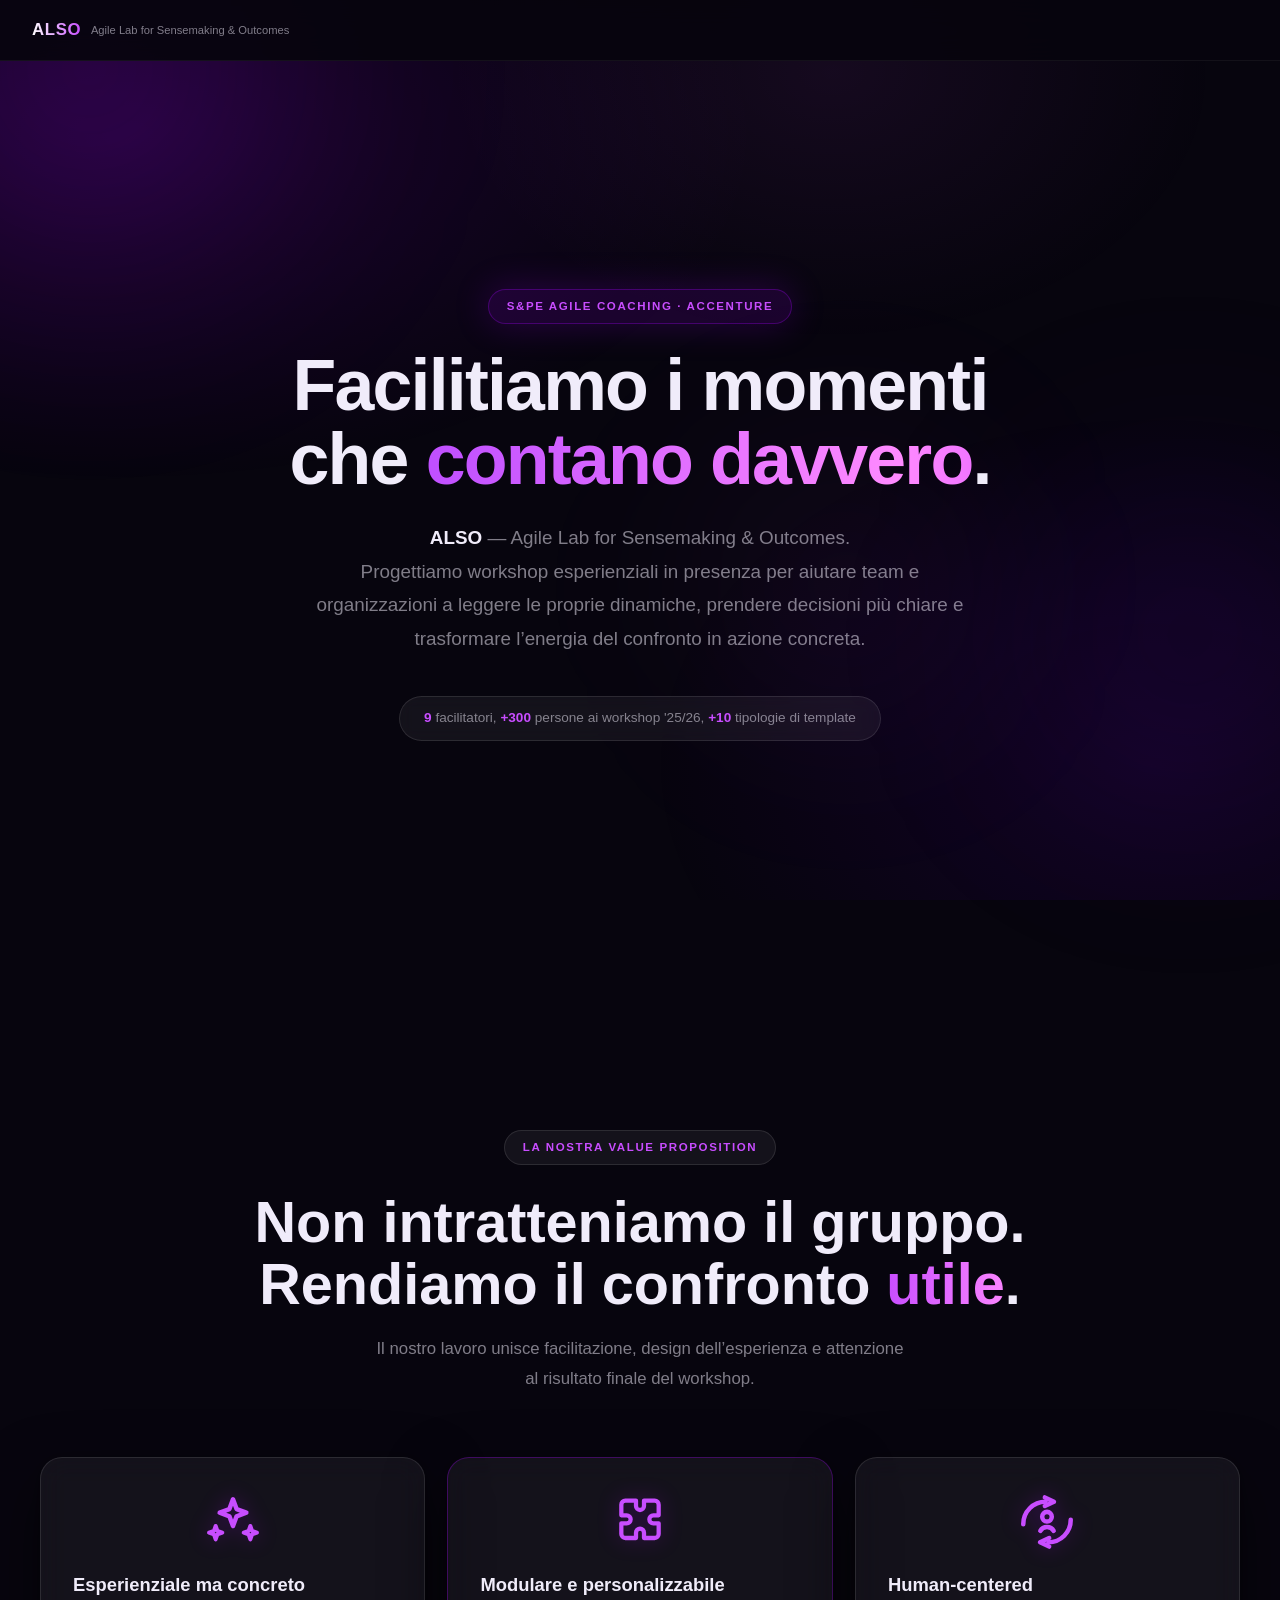
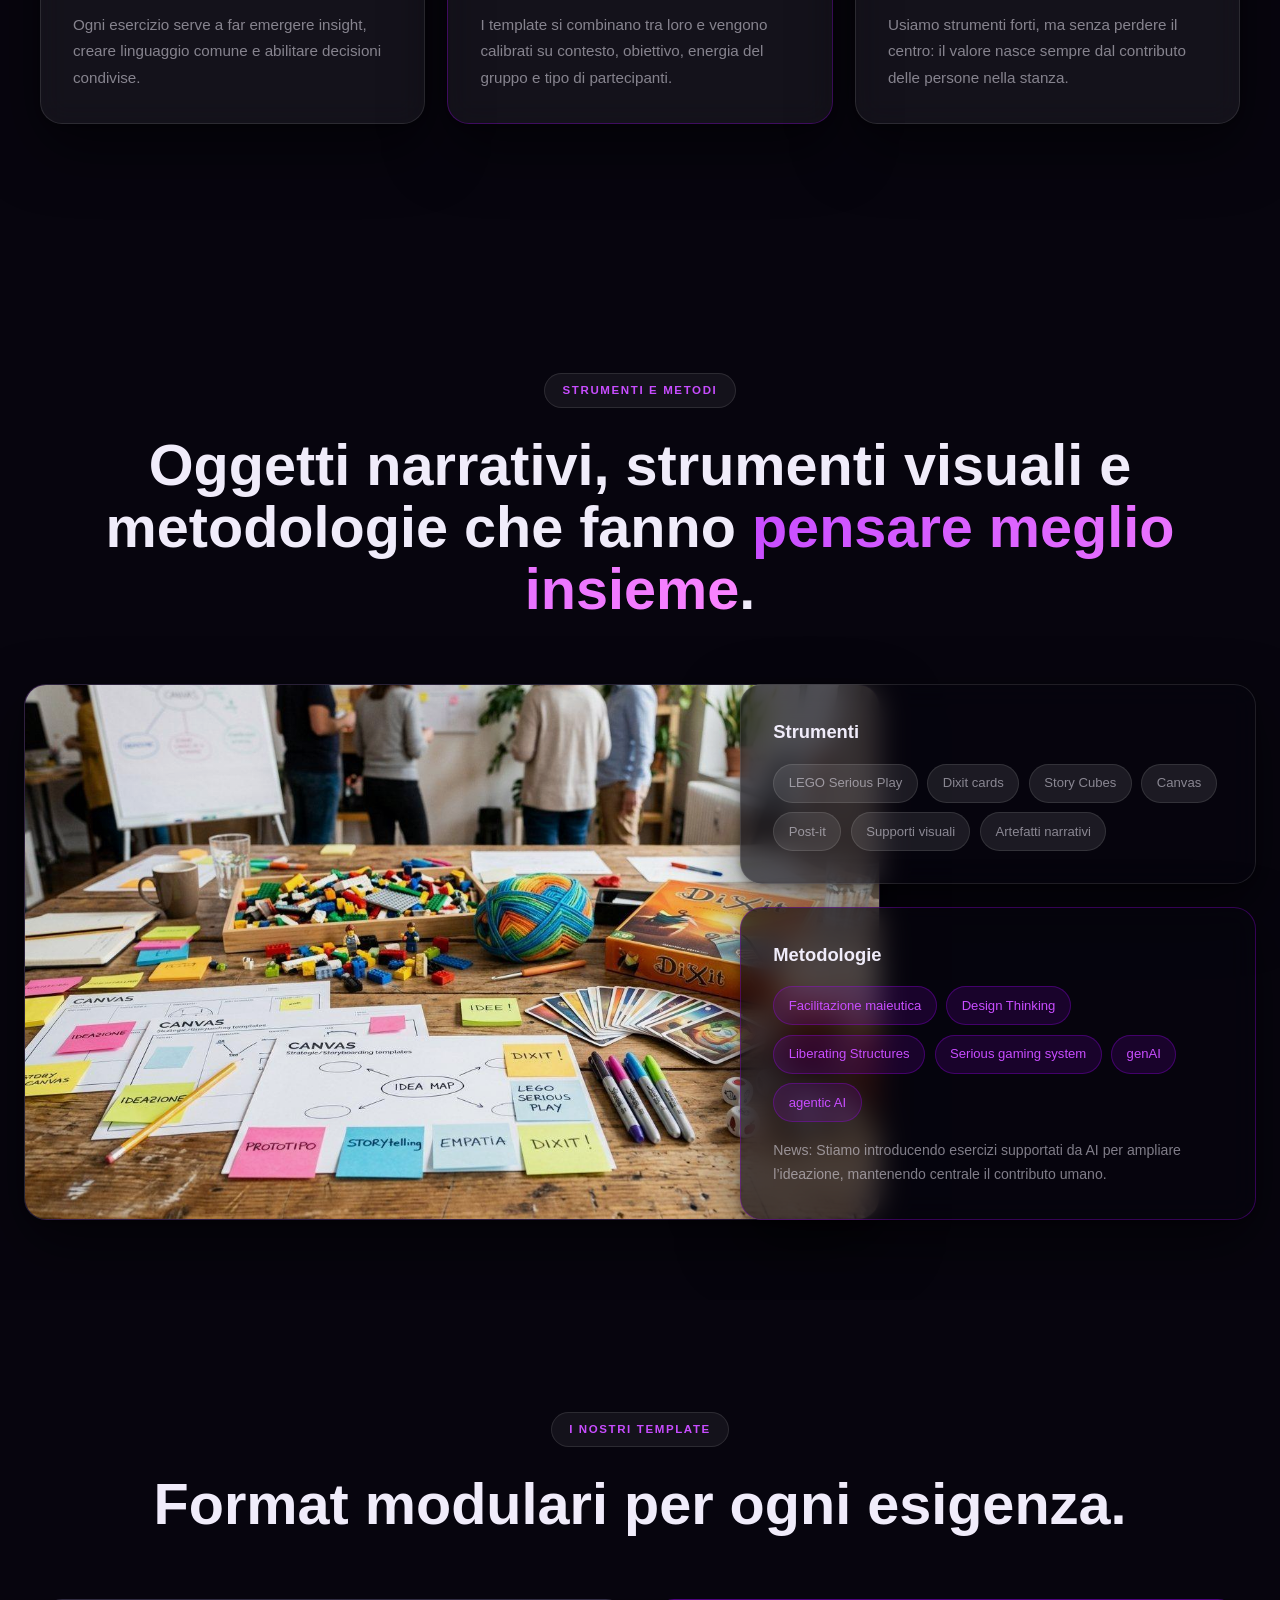
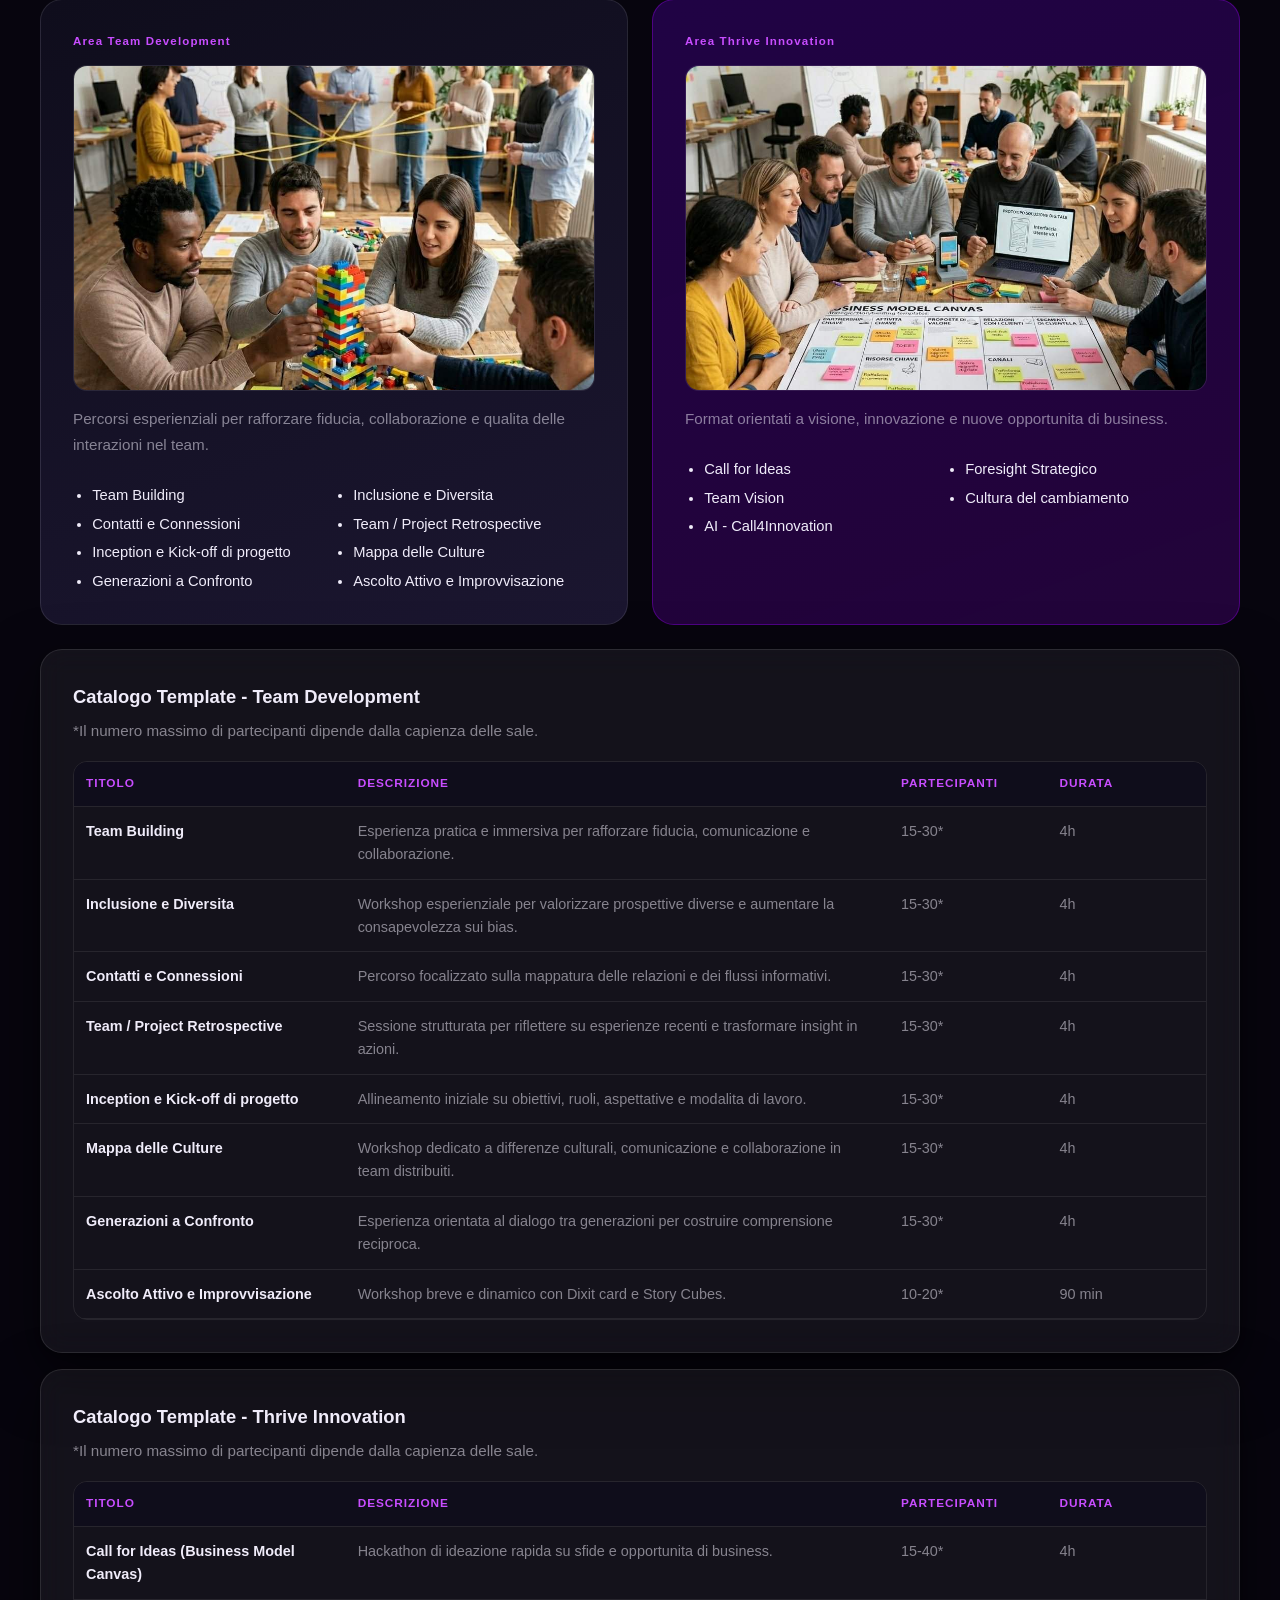
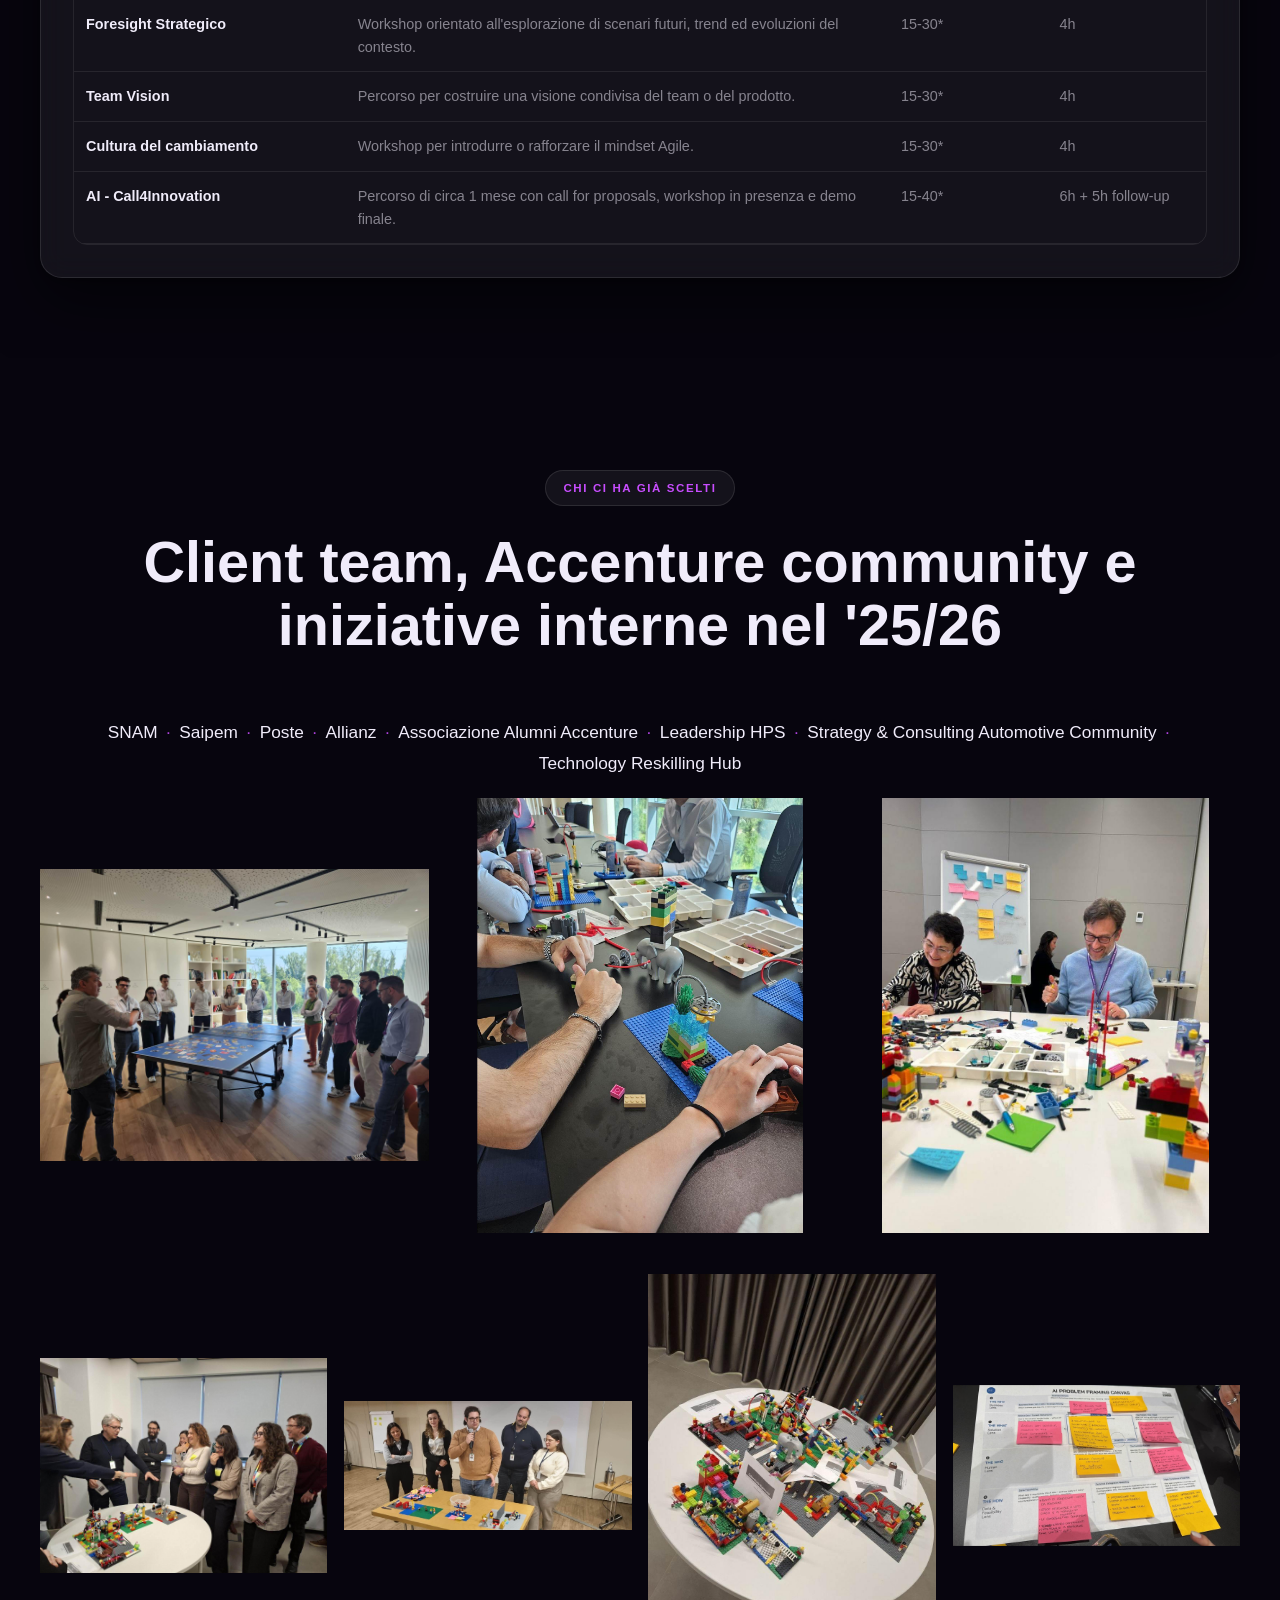
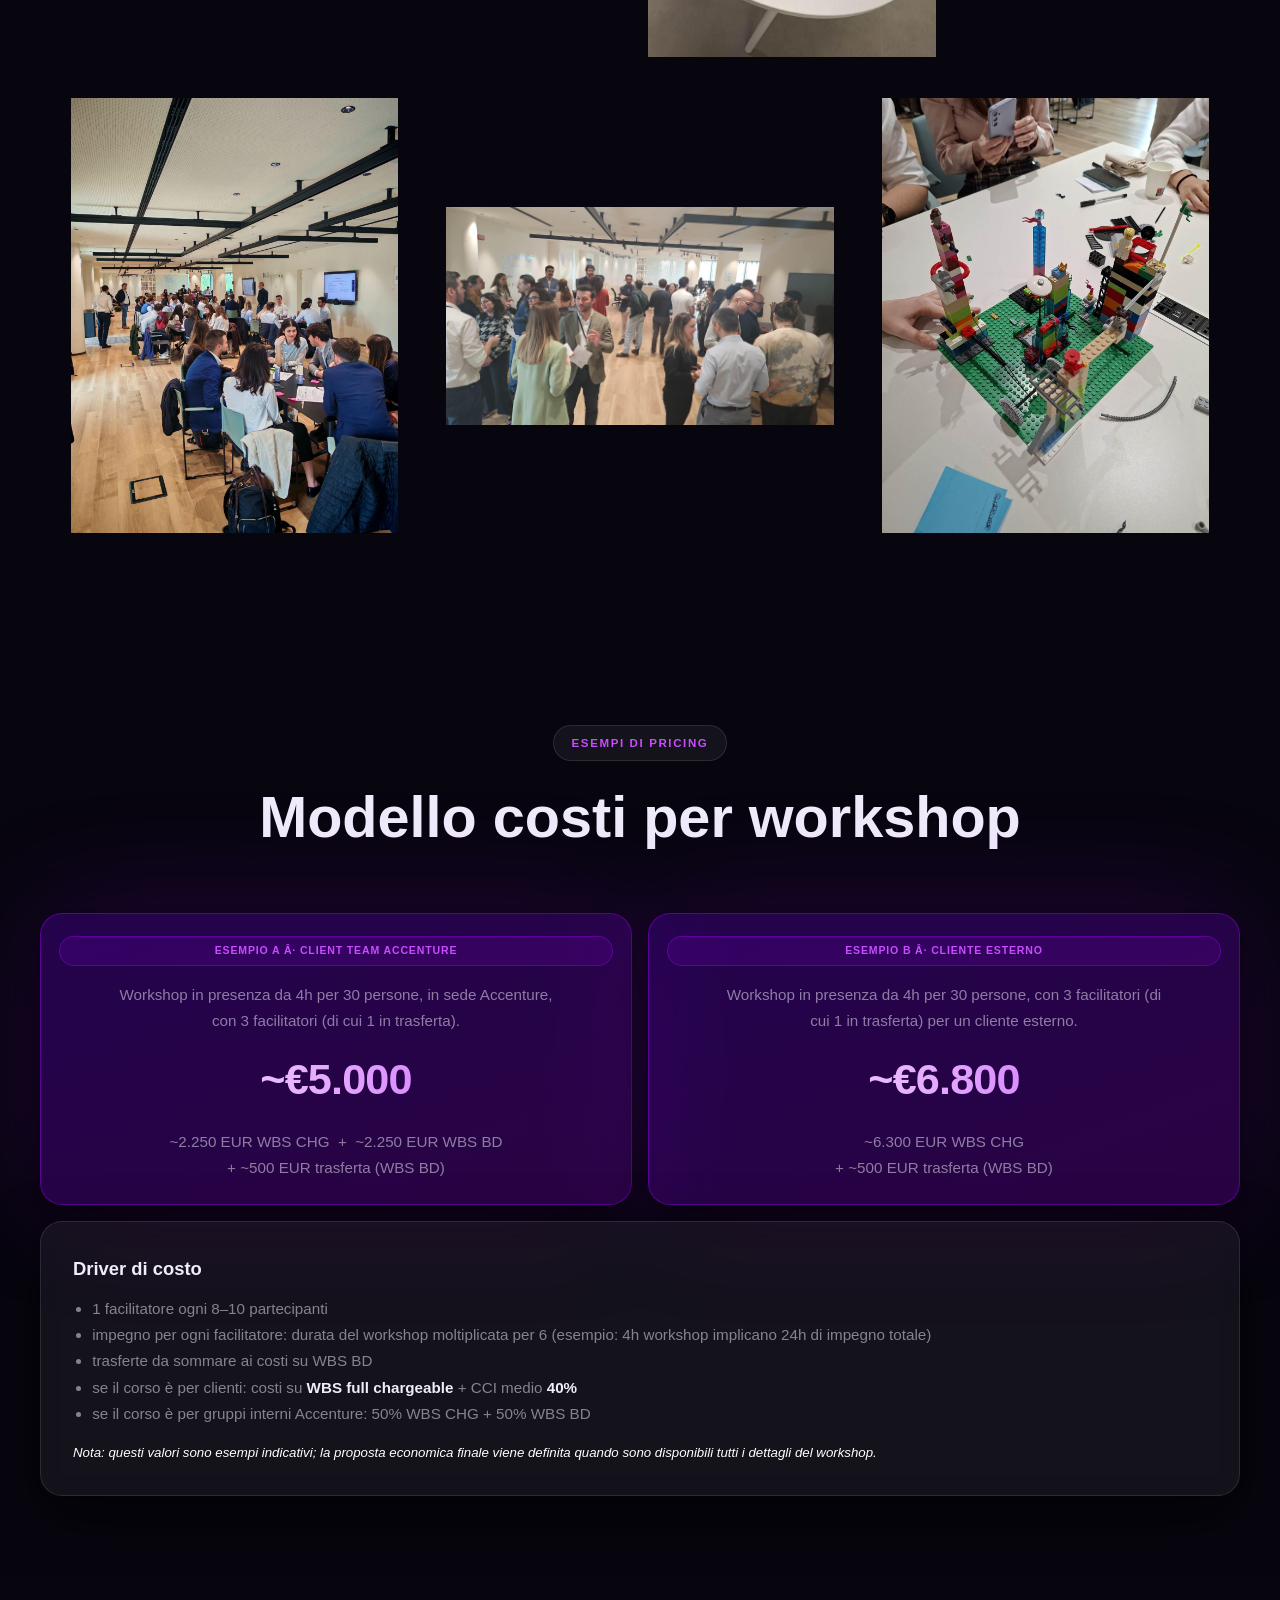
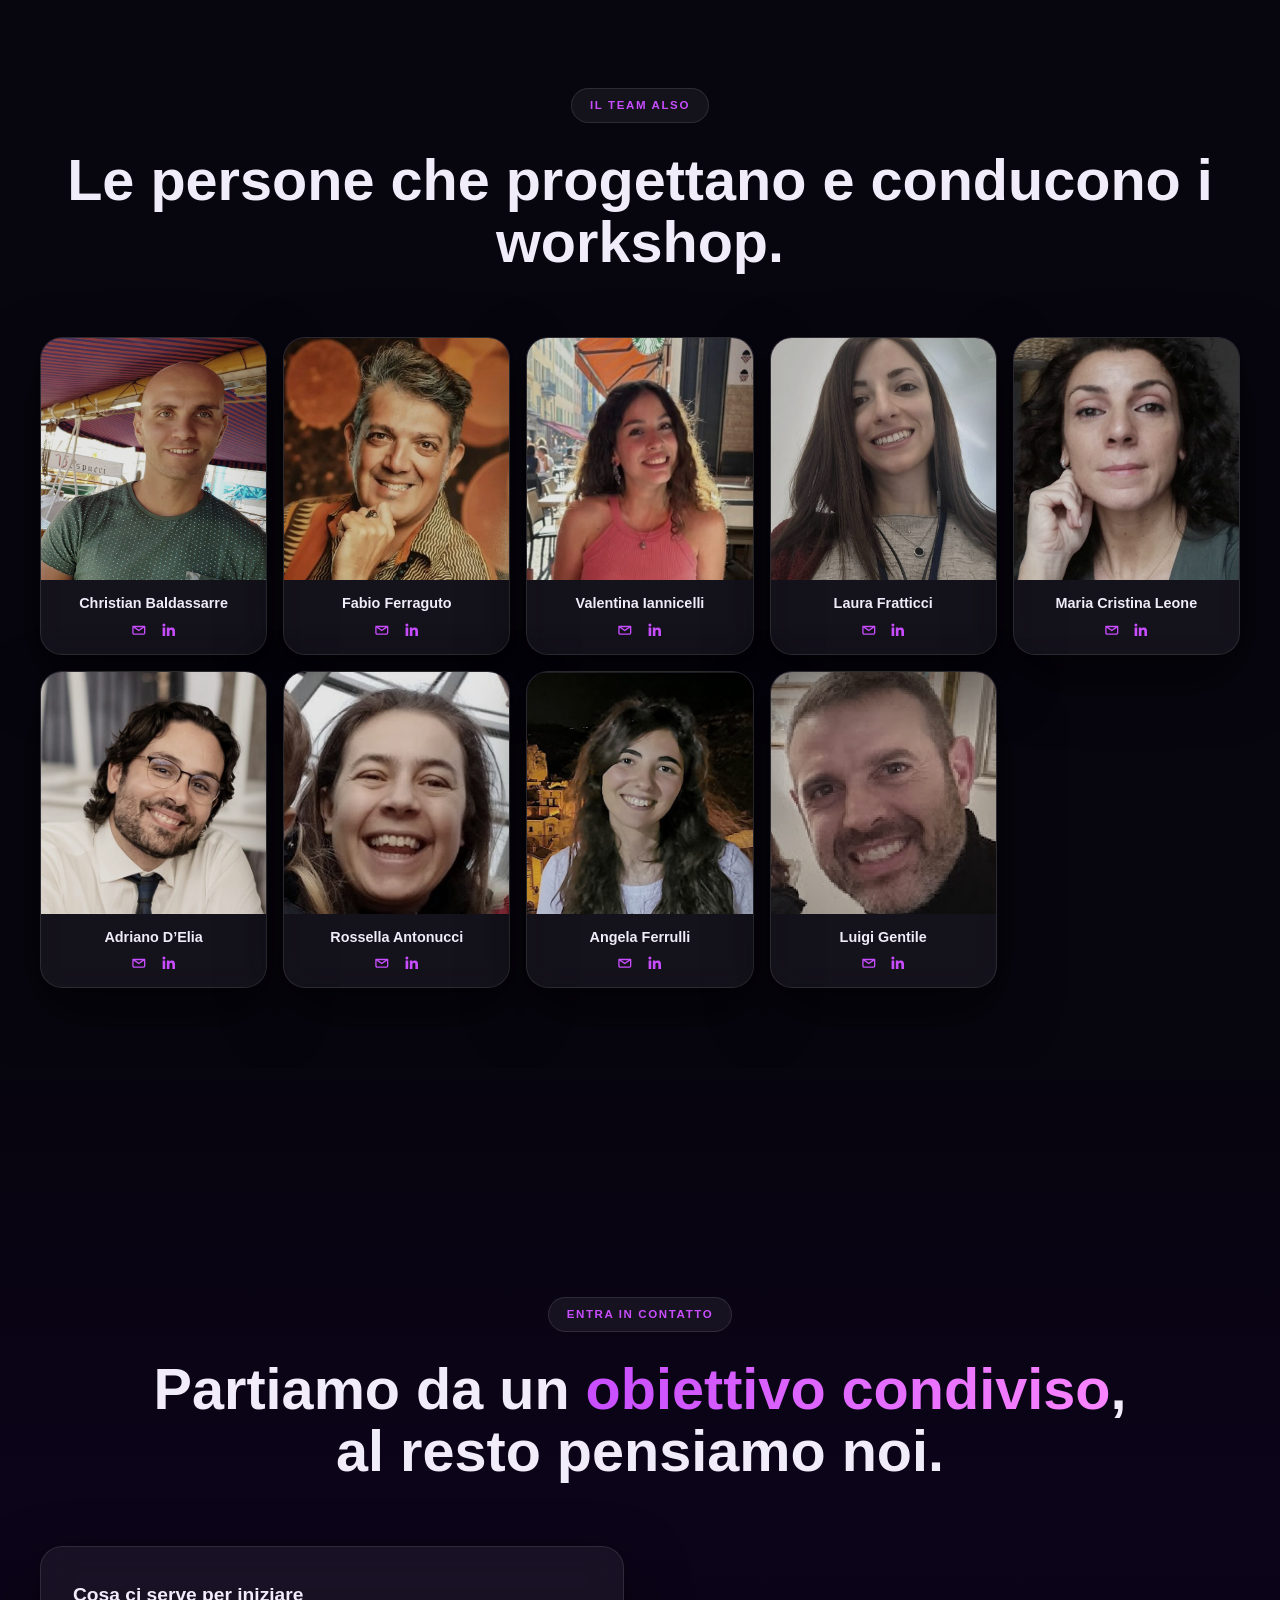
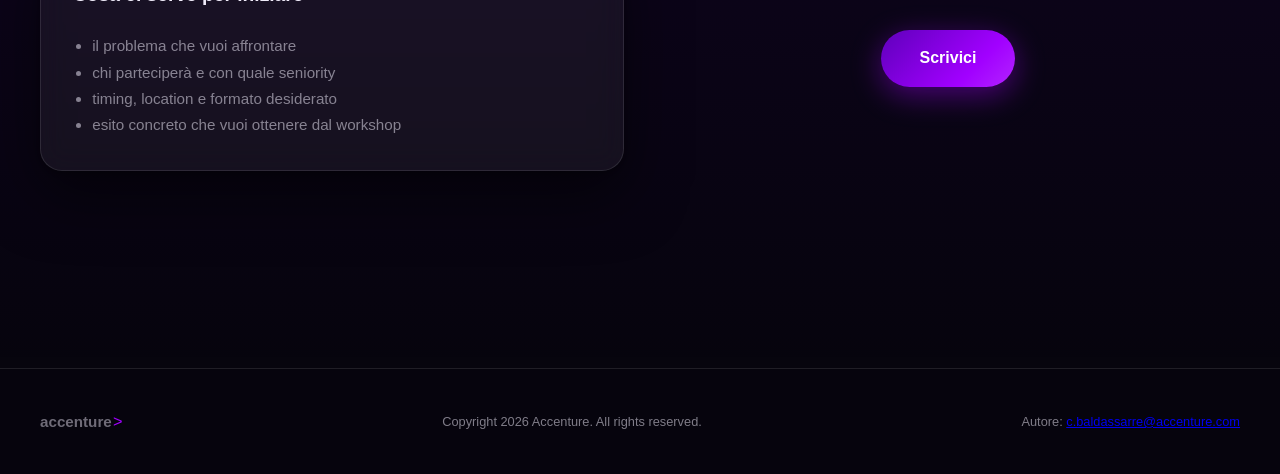
==== indexfull.html @ 7bf475e8 "aggiornamento immagini e contenuti" ====
﻿<!DOCTYPE html>
<html lang="it">
<head>
    <meta charset="UTF-8">
    <meta name="viewport" content="width=device-width, initial-scale=1.0">
    <title>ALSO | Agile Lab for Sensemaking &amp; Outcomes</title>
    <meta name="description" content="ALSO, Agile Lab for Sensemaking &amp; Outcomes, &egrave; il team di facilitazione di S&amp;PE Agile Coaching. Workshop esperienziali in presenza per team e organizzazioni.">
    <style>
/* ============================================================
   ALSO 2026 Ã¢â‚¬â€ Dark Immersive Redesign
   ============================================================ */

:root {
    --bg:              #07050e;
    --glass:           rgba(255, 255, 255, 0.055);
    --glass-mid:       rgba(255, 255, 255, 0.09);
    --glass-high:      rgba(255, 255, 255, 0.14);
    --glass-border:    rgba(255, 255, 255, 0.10);
    --glass-glow:      rgba(161, 0, 255, 0.30);
    --text:            #f0ecfa;
    --text-dim:        rgba(240, 236, 250, 0.52);
    --accent:          #a100ff;
    --accent-hi:       #c84dff;
    --accent-glow:     rgba(161, 0, 255, 0.40);
    --accent-soft:     rgba(161, 0, 255, 0.13);
    --radius-xl:       32px;
    --radius-lg:       22px;
    --radius-md:       14px;
    --max-width:       1200px;
    --shadow-card:     0 24px 60px rgba(0, 0, 0, 0.50), 0 2px 8px rgba(0, 0, 0, 0.30);
    --shadow-glow:     0 0 80px rgba(161, 0, 255, 0.22);
    --ease-out:        cubic-bezier(0.22, 1, 0.36, 1);
    --transition:      220ms cubic-bezier(0.25, 0.46, 0.45, 0.94);
}

*, *::before, *::after {
    box-sizing: border-box;
    margin: 0;
    padding: 0;
}

html { scroll-behavior: smooth; }

body {
    font-family: "Manrope", sans-serif;
    background-color: var(--bg);
    color: var(--text);
    overflow-x: hidden;
    min-height: 100vh;
    line-height: 1.65;
}

body, a, button { -webkit-tap-highlight-color: transparent; }

h1, h2, h3,
.brand-name, .pricing-number, .accenture-word, .accenture-angle,
.template-area-label, .pricing-badge {
    font-family: "Space Grotesk", sans-serif;
}

body::before {
    content: '';
    position: fixed;
    inset: 0;
    z-index: 0;
    pointer-events: none;
    background:
        radial-gradient(ellipse 70% 55% at 10% 15%, rgba(161, 0, 255, 0.14) 0%, transparent 70%),
        radial-gradient(ellipse 60% 60% at 90% 85%, rgba(100, 0, 200, 0.12) 0%, transparent 65%),
        radial-gradient(ellipse 50% 50% at 65% 8%,  rgba(220, 80, 255, 0.07) 0%, transparent 60%);
    animation: bgBreath 18s ease-in-out infinite alternate;
}

@keyframes bgBreath {
    from { opacity: 0.55; }
    to   { opacity: 1.00; }
}

.orb {
    position: fixed;
    border-radius: 50%;
    filter: blur(100px);
    pointer-events: none;
    z-index: 0;
    animation: orbDrift 24s ease-in-out infinite alternate;
}
.orb-1 {
    width: 580px; height: 580px;
    top: -220px; left: -200px;
    background: radial-gradient(circle, rgba(161, 0, 255, 0.20), transparent 70%);
}
.orb-2 {
    width: 440px; height: 440px;
    bottom: 5%; right: -130px;
    background: radial-gradient(circle, rgba(80, 0, 180, 0.16), transparent 70%);
    animation-delay: -9s;
}
.orb-3 {
    width: 360px; height: 360px;
    top: 45%; left: 52%;
    background: radial-gradient(circle, rgba(210, 70, 255, 0.10), transparent 70%);
    animation-delay: -17s;
}
@keyframes orbDrift {
    from { transform: translate(0, 0) scale(1); }
    to   { transform: translate(55px, -75px) scale(1.12); }
}

main { position: relative; z-index: 1; }

.scene {
    min-height: 100svh;
    display: flex;
    align-items: center;
    padding: 7rem 1.5rem 5rem;
    position: relative;
    overflow: hidden;
}

.scene-wrap {
    width: 100%;
    max-width: var(--max-width);
    margin: 0 auto;
}

.scene-hd { text-align: center; margin-bottom: 4rem; }

.tag {
    display: inline-block;
    padding: 0.45rem 1.1rem;
    border-radius: 999px;
    border: 1px solid var(--glass-border);
    background: var(--glass);
    color: var(--accent-hi);
    font-size: 0.72rem;
    font-weight: 700;
    letter-spacing: 0.14em;
    text-transform: uppercase;
    margin-bottom: 1.6rem;
}

.tag--glow {
    border-color: var(--glass-glow);
    background: var(--accent-soft);
    box-shadow: 0 0 36px rgba(161, 0, 255, 0.22);
}

.scene-title {
    font-size: clamp(2rem, 4.5vw, 3.8rem);
    line-height: 1.08;
    font-weight: 700;
    color: var(--text);
    max-width: 100%;
    margin: 0 auto 1.2rem;
}

.scene-title em {
    font-style: normal;
    background: linear-gradient(90deg, var(--accent-hi), #ff8aff, var(--accent-hi));
    background-size: 220% auto;
    -webkit-background-clip: text;
    -webkit-text-fill-color: transparent;
    background-clip: text;
    animation: shimmer 5s linear infinite;
}

@keyframes shimmer { to { background-position: 220% center; } }

.scene-intro {
    color: var(--text-dim);
    font-size: 1.05rem;
    max-width: 58ch;
    margin: 0 auto;
    line-height: 1.75;
}

.hero-scene {
    flex-direction: column;
    justify-content: center;
    text-align: center;
    padding-top: 5.5rem;
}

.hero-wrap {
    position: relative;
    z-index: 1;
    display: flex;
    flex-direction: column;
    align-items: center;
}

.hero-title {
    font-size: clamp(2.1rem, 5.6vw, 5.6rem);
    line-height: 1.02;
    font-weight: 800;
    letter-spacing: -0.025em;
    margin-bottom: 1.6rem;
    color: var(--text);
}

.hero-title em {
    font-style: normal;
    background: linear-gradient(90deg, #bf4fff, #ff8aff, var(--accent), #bf4fff);
    background-size: 260% auto;
    -webkit-background-clip: text;
    -webkit-text-fill-color: transparent;
    background-clip: text;
    animation: shimmer 5.5s linear infinite;
}

.hero-lead {
    font-size: clamp(1rem, 1.9vw, 1.18rem);
    color: var(--text-dim);
    max-width: 62ch;
    margin: 0 auto 2.5rem;
    line-height: 1.78;
}
.hero-lead strong { color: var(--text); font-weight: 700; }

.hero-stat {
    font-size: 0.85rem;
    color: var(--text-dim);
    border: 1px solid var(--glass-border);
    background: var(--glass);
    padding: 0.65rem 1.5rem;
    border-radius: 999px;
    backdrop-filter: blur(8px);
}
.hero-stat strong { color: var(--accent-hi); font-weight: 700; }

.btn {
    display: inline-flex;
    align-items: center;
    justify-content: center;
    gap: 0.5rem;
    min-height: 3rem;
    padding: 0 1.6rem;
    border-radius: 999px;
    text-decoration: none;
    font-family: "Space Grotesk", sans-serif;
    font-weight: 600;
    font-size: 0.9rem;
    transition: transform var(--transition), box-shadow var(--transition), background var(--transition);
    border: 0;
    cursor: pointer;
}

.btn--primary {
    color: white;
    background: linear-gradient(135deg, #5f00bb, var(--accent), var(--accent-hi), var(--accent));
    background-size: 250% auto;
    box-shadow: 0 8px 30px rgba(161, 0, 255, 0.42);
    animation: btnShift 5s linear infinite alternate;
}
@keyframes btnShift {
    from { background-position: 0% center; }
    to   { background-position: 100% center; }
}

.btn--ghost {
    color: var(--text);
    border: 1px solid var(--glass-border);
    background: var(--glass);
    backdrop-filter: blur(10px);
}

.btn--large { min-height: 3.6rem; padding: 0 2.4rem; font-size: 1rem; }

.card {
    border-radius: var(--radius-lg);
    padding: 2rem;
    transition: transform var(--transition), box-shadow var(--transition), border-color var(--transition);
}

.card--glass {
    background: var(--glass);
    border: 1px solid var(--glass-border);
    backdrop-filter: blur(14px);
    -webkit-backdrop-filter: blur(14px);
    box-shadow: var(--shadow-card);
}

.card--accent-border { border-color: var(--glass-glow); }

.card h3 { font-size: 1.15rem; font-weight: 700; margin-bottom: 0.75rem; color: var(--text); }
.card p, .card li { color: var(--text-dim); font-size: 0.95rem; line-height: 1.72; }
.card ul { padding-left: 1.2rem; margin-top: 0.75rem; }

.card-icon {
    width: 4rem;
    height: 4rem;
    margin: 0 auto 1rem;
    display: flex;
    align-items: center;
    justify-content: center;
    color: var(--accent-hi);
    filter: drop-shadow(0 0 10px rgba(161, 0, 255, 0.28));
}

.card-icon svg {
    width: 100%;
    height: 100%;
    display: block;
}

.card-note { margin-top: 1rem; font-size: 0.88rem !important; }

.value-grid {
    display: grid;
    grid-template-columns: repeat(3, 1fr);
    gap: 1.4rem;
}

.facilitator-grid {
    display: grid;
    grid-template-columns: repeat(5, 1fr);
    gap: 1rem;
}

.card--profile {
    background: var(--glass);
    border: 1px solid var(--glass-border);
    backdrop-filter: blur(14px);
    -webkit-backdrop-filter: blur(14px);
    box-shadow: var(--shadow-card);
    padding: 0;
    overflow: hidden;
    border-radius: var(--radius-lg);
    transition: transform 300ms var(--ease-out), box-shadow 300ms var(--ease-out), border-color 300ms var(--ease-out);
}

.profile-pic {
    aspect-ratio: 4 / 4.3;
    overflow: hidden;
    background: linear-gradient(160deg, rgba(161, 0, 255, 0.18), rgba(7, 5, 14, 0.85));
}
.profile-pic img {
    display: block;
    width: 100%;
    height: 100%;
    object-fit: cover;
    filter: saturate(0.75) brightness(0.9);
    transition: transform 400ms ease, filter 400ms ease;
}

.card--profile h3 { font-size: 0.9rem; margin: 0.75rem 0 0.2rem; color: var(--text); padding: 0 0.85rem; text-align: center; }

.profile-links {
    display: flex;
    align-items: center;
    justify-content: center;
    gap: 0.55rem;
    padding: 0 0.85rem 0.85rem;
}

.profile-link {
    display: inline-flex;
    align-items: center;
    justify-content: center;
    padding: 0.1rem;
    color: var(--accent-hi);
    text-decoration: none;
    transition: transform var(--transition), color var(--transition), opacity var(--transition);
}

.profile-link svg {
    width: 1.1rem;
    height: 1.1rem;
    display: block;
}

.profile-link:focus-visible {
    color: #ffffff;
    opacity: 1;
    outline: 2px solid rgba(255, 255, 255, 0.4);
    outline-offset: 2px;
}

.methods-grid {
    display: grid;
    grid-template-columns: 1.35fr 1fr;
    gap: 1.25rem;
    align-items: stretch;
}

.methods-wrap {
    max-width: min(1400px, 100%);
}

.methods-visual {
    aspect-ratio: 16 / 10;
    overflow: hidden;
    border-radius: var(--radius-lg);
    border: 1px solid var(--glass-border);
    background: linear-gradient(160deg, rgba(161, 0, 255, 0.16), #0d0a1a);
    box-shadow: var(--shadow-card);
}
.methods-visual img {
    display: block;
    width: 100%;
    height: 100%;
    object-fit: cover;
    object-position: center;
    opacity: 0.96;
}

.methods-panels {
    display: flex;
    flex-direction: column;
    gap: 1.4rem;
}

.methods-panels .card--glass {
    background: rgba(7, 5, 14, 0.68);
}

.tag-cloud { display: flex; flex-wrap: wrap; gap: 0.6rem; margin-top: 1rem; }

.chip {
    padding: 0.48rem 0.9rem;
    border-radius: 999px;
    font-size: 0.82rem;
    font-weight: 500;
    background: var(--glass-mid);
    border: 1px solid var(--glass-border);
    color: var(--text-dim);
    transition: background var(--transition), color var(--transition);
}

.chip--accent {
    background: var(--accent-soft);
    border-color: var(--glass-glow);
    color: var(--accent-hi);
}

.template-grid { display: grid; grid-template-columns: 1fr 1fr; gap: 1.5rem; }

.card--template {
    display: flex;
    flex-direction: column;
    gap: 0.9rem;
    border: 1px solid var(--glass-border);
    transition: transform 280ms var(--ease-out), box-shadow 280ms var(--ease-out);
}

.card--dark { background: linear-gradient(160deg, #0f0d1c, #1b1630); }
.card--purple {
    background: linear-gradient(160deg, rgba(80, 0, 170, 0.35), rgba(161, 0, 255, 0.18));
    border-color: rgba(161, 0, 255, 0.35);
}

.template-area-label {
    font-size: 0.72rem;
    font-weight: 700;
    letter-spacing: 0.1em;
    text-transform: none;
    color: var(--accent-hi);
}

.template-illo {
    aspect-ratio: 16 / 10;
    overflow: hidden;
    border-radius: var(--radius-md);
    background: rgba(255, 255, 255, 0.04);
    border: 1px solid rgba(255, 255, 255, 0.06);
}
.template-illo img { width: 100%; height: 100%; object-fit: cover; object-position: center 32%; opacity: 1; transition: transform 400ms ease; }

.template-summary-lead {
    font-size: 0.95rem;
    line-height: 1.72;
    color: var(--text-dim);
    margin: 0;
}

.template-summary-list {
    margin: 0;
    padding-left: 1.2rem;
    display: grid;
    grid-template-columns: 1fr 1fr;
    column-gap: 1.2rem;
    row-gap: 0.35rem;
}

.template-summary-list li {
    color: var(--text);
    font-size: 0.92rem;
    line-height: 1.55;
}

.template-catalog {
    display: grid;
    gap: 1rem;
    margin-top: 1.5rem;
}

.template-catalog-area h3 {
    margin: 0 0 0.55rem;
}

.template-modal__meta {
    margin: -0.2rem 0 1rem;
    color: var(--text-dim);
    font-size: 0.84rem;
}

.template-modal__table-wrap {
    overflow: auto;
    border: 1px solid rgba(255, 255, 255, 0.08);
    border-radius: var(--radius-md);
}

.template-modal__table {
    width: 100%;
    border-collapse: collapse;
    min-width: 760px;
}

.template-modal__table th,
.template-modal__table td {
    text-align: left;
    padding: 0.8rem 0.75rem;
    border-bottom: 1px solid rgba(255, 255, 255, 0.08);
    vertical-align: top;
    font-size: 0.9rem;
    line-height: 1.6;
}

.template-modal__table th {
    position: sticky;
    top: 0;
    z-index: 1;
    background: rgba(15, 13, 28, 0.95);
    color: var(--accent-hi);
    font-size: 0.74rem;
    letter-spacing: 0.08em;
    text-transform: uppercase;
}

.template-modal__table td {
    color: var(--text-dim);
}

.template-modal__table td:first-child {
    color: var(--text);
    font-weight: 600;
    width: 24%;
}

.template-modal__table td:nth-child(2) {
    width: 48%;
}

.template-modal__table td:nth-child(3),
.template-modal__table td:nth-child(4) {
    white-space: nowrap;
    width: 14%;
}

.template-modal__table--ai {
    min-width: 1300px;
}

.template-modal__table--ai td:first-child {
    width: 16%;
}

.template-modal__table--ai td:nth-child(2) {
    width: 14%;
}

.template-modal__table--ai td:nth-child(3) {
    width: 22%;
    white-space: normal;
}

.template-modal__table--ai td:nth-child(4),
.template-modal__table--ai td:nth-child(5),
.template-modal__table--ai td:nth-child(6),
.template-modal__table--ai td:nth-child(7),
.template-modal__table--ai td:nth-child(8) {
    width: 12%;
    white-space: normal;
}

.client-mosaic {
    display: grid;
    grid-template-columns: repeat(4, 1fr);
    gap: 1rem;
}

.client-card {
    display: flex;
    flex-direction: column;
    text-align: left;
    gap: 0.5rem;
    padding: 1.5rem;
    border-radius: var(--radius-lg);
    border: 1px solid var(--glass-border);
    background: var(--glass);
    backdrop-filter: blur(10px);
    overflow: hidden;
    transition: border-color var(--transition), box-shadow var(--transition);
}

.client-card strong { font-family: "Space Grotesk", sans-serif; font-size: 1.1rem; font-weight: 700; color: var(--text); }
.client-card span { font-size: 0.79rem; color: var(--text-dim); line-height: 1.55; }
.client-card--no-media {
    border-color: rgba(255, 255, 255, 0.14);
    background:
        linear-gradient(155deg, rgba(255, 255, 255, 0.05) 0%, rgba(7, 5, 14, 0.82) 76%),
        radial-gradient(120% 120% at 100% 100%, rgba(255, 255, 255, 0.08) 0%, rgba(255, 255, 255, 0.03) 34%, rgba(255, 255, 255, 0) 70%),
        var(--glass);
}

.client-clients-line {
    display: flex;
    flex-wrap: wrap;
    justify-content: center;
    align-items: center;
    gap: 0.38rem;
    margin: 0 0 1.35rem;
    font-family: "Space Grotesk", sans-serif;
    font-size: clamp(0.92rem, 1.4vw, 1.08rem);
    line-height: 1.45;
    color: var(--text);
}

.client-clients-line .sep {
    color: var(--accent-hi);
    opacity: 0.85;
    margin: 0 0.15rem;
}

.client-photos {
    display: grid;
    grid-template-columns: repeat(12, minmax(0, 1fr));
    gap: 0.95rem 1.05rem;
    align-items: stretch;
}

.client-photos img {
    width: 100%;
    height: clamp(420px, 34vw, 700px);
    object-fit: contain;
    display: block;
}

.client-photos img:nth-child(-n+3) {
    grid-column: span 4;
}

.client-photos img:nth-child(n+4):nth-child(-n+7) {
    grid-column: span 3;
}

.client-photos img:nth-child(n+8) {
    grid-column: span 4;
}
.card--pricing-main {
    background: linear-gradient(160deg, rgba(80, 0, 170, 0.40), rgba(161, 0, 255, 0.22));
    border: 1px solid rgba(161, 0, 255, 0.42);
    text-align: center;
    padding: 1.4rem 1.1rem;
    box-shadow: var(--shadow-card), 0 0 120px rgba(161, 0, 255, 0.22);
}

.pricing-grid { display: grid; grid-template-columns: repeat(2, minmax(0, 1fr)); gap: 1rem; align-items: stretch; }

.card--pricing-example {
    min-height: 100%;
    display: flex;
    flex-direction: column;
    gap: 0.65rem;
}

.card--pricing-rules {
    grid-column: 1 / -1;
}

.card--pricing-rules strong {
    color: var(--text);
}

.pricing-badge {
    display: inline-block;
    padding: 0.32rem 0.72rem;
    border-radius: 999px;
    border: 1px solid rgba(161, 0, 255, 0.40);
    background: var(--accent-soft);
    color: var(--accent-hi);
    font-size: 0.66rem;
    font-weight: 700;
    letter-spacing: 0.08em;
    text-transform: uppercase;
    margin-bottom: 0.35rem;
}

.pricing-number {
    font-size: clamp(2.05rem, 3.4vw, 2.7rem);
    font-weight: 700;
    letter-spacing: -0.02em;
    margin-bottom: 0.2rem;
    background: linear-gradient(90deg, #ffffff, var(--accent-hi));
    -webkit-background-clip: text;
    -webkit-text-fill-color: transparent;
    background-clip: text;
}

.pricing-desc { color: rgba(240, 236, 250, 0.68); font-size: 0.86rem; line-height: 1.45; max-width: 54ch; margin: 0 auto; }
.pricing-breakdown { font-size: 0.74rem; line-height: 1.4; color: rgba(240, 236, 250, 0.42); }
.card--pricing-rules .pricing-note {
    margin-top: 1rem;
    color: #ffffff !important;
    font-style: italic;
    font-size: 0.83rem;
    line-height: 1.5;
}

.contact-scene {
    background: linear-gradient(180deg, transparent 0%, rgba(80, 0, 170, 0.08) 50%, transparent 100%);
}

.contact-grid { display: grid; grid-template-columns: 1fr 1fr; gap: 2rem; align-items: center; }
.contact-needs h3 { font-size: 1.2rem; margin-bottom: 1.4rem; }
.contact-cta { display: flex; flex-direction: column; align-items: center; gap: 2rem; }
.contact-actions { display: flex; flex-direction: column; align-items: center; gap: 1rem; }

.site-footer {
    position: relative;
    z-index: 1;
    border-top: 1px solid var(--glass-border);
    background: rgba(7, 5, 14, 0.65);
    backdrop-filter: blur(20px);
    padding: 2.5rem 1.5rem;
}

.footer-inner {
    max-width: var(--max-width);
    margin: 0 auto;
    display: flex;
    align-items: center;
    justify-content: space-between;
    gap: 1rem;
    flex-wrap: wrap;
}

.footer-brand {
    display: inline-flex;
    align-items: center;
    gap: 0.08rem;
}

.accenture-word {
    font-size: 0.95rem;
    font-weight: 700;
    color: rgba(240, 236, 250, 0.45);
}

.accenture-angle {
    font-size: 1.02rem;
    line-height: 0.82;
    color: var(--accent);
}

.footer-copy { font-size: 0.8rem; color: var(--text-dim); }

/* Flat / no JS helpers */
.reveal,
.reveal-item {
    opacity: 1 !important;
    transform: none !important;
}

details.flat-details {
    border: 1px solid var(--glass-border);
    border-radius: var(--radius-md);
    background: var(--glass);
    margin-top: 1rem;
    padding: 0.8rem;
}

details.flat-details > summary {
    cursor: pointer;
    color: var(--text);
    font-weight: 700;
    list-style: none;
}

details.flat-details > summary::-webkit-details-marker {
    display: none;
}

details.flat-details > summary::before {
    content: "+";
    display: inline-block;
    width: 1.1rem;
    color: var(--accent-hi);
    font-weight: 700;
}

details.flat-details[open] > summary::before {
    content: "-";
}

details.flat-details .flat-body {
    margin-top: 0.8rem;
}

@media (max-width: 1100px) {
    .methods-grid { grid-template-columns: 1fr; }
    .client-mosaic { grid-template-columns: repeat(3, 1fr); }
    .client-photos { grid-template-columns: repeat(2, minmax(0, 1fr)); }
    .client-photos img { height: clamp(360px, 50vw, 620px); }
    .client-photos img:nth-child(n) { grid-column: auto; }
}

@media (max-width: 880px) {
    .value-grid { grid-template-columns: 1fr; }
    .template-grid { grid-template-columns: 1fr; }
    .pricing-grid { grid-template-columns: 1fr; }
    .contact-grid { grid-template-columns: 1fr; }
    .client-mosaic { grid-template-columns: repeat(2, 1fr); }
    .client-photos { grid-template-columns: 1fr; }
    .client-photos img { height: clamp(320px, 78vw, 580px); }
    .client-photos img:nth-child(n) { grid-column: auto; }
    .facilitator-grid { grid-template-columns: repeat(2, 1fr); }
}

@media (max-width: 640px) {
    .facilitator-grid { grid-template-columns: 1fr; }
    .template-summary-list { grid-template-columns: 1fr; }
    .scene { padding: 5rem 1rem 3.5rem; min-height: auto; }
    .hero-title { font-size: clamp(1.9rem, 9vw, 3rem); }
    .client-mosaic { grid-template-columns: 1fr; }
    .client-photos img { height: clamp(280px, 86vw, 560px); }
}

@media (prefers-reduced-motion: reduce) {
    html { scroll-behavior: auto; }
    body::before, .orb { animation: none; }
}

/* ================================================================
   TOPBAR (for indexfull.html)
   ================================================================ */

.topbar {
    position: sticky;
    top: 0;
    left: 0;
    z-index: 100;
    width: 100%;
    display: flex;
    align-items: flex-start;
    gap: 1rem;
    padding: 1rem 2rem;
    background: rgba(7, 5, 14, 0.92);
    backdrop-filter: blur(20px);
    -webkit-backdrop-filter: blur(20px);
    border-bottom: 1px solid rgba(255, 255, 255, 0.05);
    pointer-events: auto;
}

.brand-stack {
    display: flex;
    flex-direction: column;
    align-items: flex-start;
    gap: 0.35rem;
    pointer-events: auto;
}

.brand {
    display: inline-flex;
    align-items: center;
    gap: 0.6rem;
    text-decoration: none;
    color: var(--text);
    flex-shrink: 0;
    pointer-events: auto;
}

.brand-name {
    font-size: 1.05rem;
    font-weight: 700;
    letter-spacing: 0.04em;
    background: linear-gradient(90deg, #ffffff, var(--accent-hi));
    -webkit-background-clip: text;
    -webkit-text-fill-color: transparent;
    background-clip: text;
    color: transparent;
}

.brand-sub {
    font-size: 0.7rem;
    color: var(--text-dim);
    display: none;
    white-space: nowrap;
}

@media (min-width: 960px) { .brand-sub { display: block; } }

    </style>
</head>
<body>

    <div class="orb orb-1" aria-hidden="true"></div>
    <div class="orb orb-2" aria-hidden="true"></div>
    <div class="orb orb-3" aria-hidden="true"></div>

    <header class="topbar">
        <div class="brand-stack">
            <a class="brand" href="#intro" aria-label="ALSO home">
                <span class="brand-name">ALSO</span>
                <span class="brand-sub">Agile Lab for Sensemaking &amp; Outcomes</span>
            </a>
        </div>
    </header>

    <main>

        <section class="scene hero-scene reveal is-visible" id="intro" data-section-name="Mission">
            <div class="scene-wrap hero-wrap">
                <span class="tag tag--glow">S&amp;PE Agile Coaching &middot; Accenture</span>
                <h1 class="hero-title">Facilitiamo i momenti<br>che <em>contano davvero</em>.</h1>
                <p class="hero-lead"><strong>ALSO</strong> &mdash; Agile Lab for Sensemaking &amp; Outcomes.<br>Progettiamo workshop esperienziali in presenza per aiutare team e organizzazioni a leggere le proprie dinamiche, prendere decisioni pi&ugrave; chiare e trasformare l&rsquo;energia del confronto in azione concreta.</p>
                <p class="hero-stat"><strong>9</strong> facilitatori, <strong>+300</strong> persone ai workshop '25/26, <strong>+10</strong> tipologie di template</p>
            </div>
        </section>

        <section class="scene reveal" id="value" data-section-name="Value proposition">
            <div class="scene-wrap">
                <header class="scene-hd">
                    <span class="tag">La nostra value proposition</span>
                    <h2 class="scene-title">Non intratteniamo il gruppo.<br>Rendiamo il confronto <em>utile</em>.</h2>
                    <p class="scene-intro">Il nostro lavoro unisce facilitazione, design dell&rsquo;esperienza e attenzione al risultato finale del workshop.</p>
                </header>

                <div class="value-grid">
                    <article class="card card--glass reveal-item">
                        <span class="card-icon" aria-hidden="true">
                            <svg viewBox="0 0 24 24" fill="none" role="img" aria-label="Sparkles icon">
                                <path d="M12 3.5L13.35 7.15L17 8.5L13.35 9.85L12 13.5L10.65 9.85L7 8.5L10.65 7.15L12 3.5Z" stroke="currentColor" stroke-width="1.7" stroke-linecap="round" stroke-linejoin="round"/>
                                <path d="M18.5 13.5L19.15 15.35L21 16L19.15 16.65L18.5 18.5L17.85 16.65L16 16L17.85 15.35L18.5 13.5Z" stroke="currentColor" stroke-width="1.5" stroke-linecap="round" stroke-linejoin="round"/>
                                <path d="M5.5 13.5L6.15 15.35L8 16L6.15 16.65L5.5 18.5L4.85 16.65L3 16L4.85 15.35L5.5 13.5Z" stroke="currentColor" stroke-width="1.5" stroke-linecap="round" stroke-linejoin="round"/>
                            </svg>
                        </span>
                        <h3>Esperienziale ma concreto</h3>
                        <p>Ogni esercizio serve a far emergere insight, creare linguaggio comune e abilitare decisioni condivise.</p>
                    </article>
                    <article class="card card--glass card--accent-border reveal-item">
                        <span class="card-icon" aria-hidden="true">
                            <svg viewBox="0 0 24 24" fill="none" role="img" aria-label="Puzzle icon">
                                <path d="M10.5 4H6.5C5.67 4 5 4.67 5 5.5V9.5H7C7.83 9.5 8.5 10.17 8.5 11C8.5 11.83 7.83 12.5 7 12.5H5V16.5C5 17.33 5.67 18 6.5 18H10.5V16C10.5 15.17 11.17 14.5 12 14.5C12.83 14.5 13.5 15.17 13.5 16V18H17.5C18.33 18 19 17.33 19 16.5V12.5H17C16.17 12.5 15.5 11.83 15.5 11C15.5 10.17 16.17 9.5 17 9.5H19V5.5C19 4.67 18.33 4 17.5 4H13.5V6C13.5 6.83 12.83 7.5 12 7.5C11.17 7.5 10.5 6.83 10.5 6V4Z" stroke="currentColor" stroke-width="1.6" stroke-linejoin="round"/>
                            </svg>
                        </span>
                        <h3>Modulare e personalizzabile</h3>
                        <p>I template si combinano tra loro e vengono calibrati su contesto, obiettivo, energia del gruppo e tipo di partecipanti.</p>
                    </article>
                    <article class="card card--glass reveal-item">
                        <span class="card-icon" aria-hidden="true">
                            <svg viewBox="0 0 24 24" fill="none" role="img" aria-label="Human centered loop icon">
                                <circle cx="12" cy="10" r="1.8" stroke="currentColor" stroke-width="1.7"/>
                                <path d="M9.5 15.3C10 14.4 10.9 13.9 12 13.9C13.1 13.9 14 14.4 14.5 15.3" stroke="currentColor" stroke-width="1.7" stroke-linecap="round"/>
                                <path d="M3.1 12.8C3.1 8.1 6.8 4.4 11.5 4.4" stroke="currentColor" stroke-width="1.7" stroke-linecap="round"/>
                                <path d="M11.2 2.8L14.6 4.4L11.2 6" stroke="currentColor" stroke-width="1.7" stroke-linecap="round" stroke-linejoin="round"/>
                                <path d="M20.9 11.2C20.9 15.9 17.2 19.6 12.5 19.6" stroke="currentColor" stroke-width="1.7" stroke-linecap="round"/>
                                <path d="M12.8 21.2L9.4 19.6L12.8 18" stroke="currentColor" stroke-width="1.7" stroke-linecap="round" stroke-linejoin="round"/>
                            </svg>
                        </span>
                        <h3>Human-centered</h3>
                        <p>Usiamo strumenti forti, ma senza perdere il centro: il valore nasce sempre dal contributo delle persone nella stanza.</p>
                    </article>
                </div>
            </div>
        </section>

        <section class="scene reveal" id="metodi" data-section-name="Metodi">
            <div class="scene-wrap methods-wrap">
                <header class="scene-hd">
                    <span class="tag">Strumenti e metodi</span>
                    <h2 class="scene-title">Oggetti narrativi, strumenti visuali e metodologie che fanno <em>pensare meglio insieme</em>.</h2>
                </header>

                <div class="methods-grid">
                    <figure class="methods-visual">
                        <img src="[data-uri]" alt="Strumenti di facilitazione su un tavolo di workshop: LEGO, carte Dixit, Story Cubes, canvas e post-it">
                    </figure>

                    <div class="methods-panels">
                        <article class="card card--glass">
                            <h3>Strumenti</h3>
                            <div class="tag-cloud">
                                <span class="chip">LEGO Serious Play</span>
                                <span class="chip">Dixit cards</span>
                                <span class="chip">Story Cubes</span>
                                <span class="chip">Canvas</span>
                                <span class="chip">Post-it</span>
                                <span class="chip">Supporti visuali</span>
                                <span class="chip">Artefatti narrativi</span>
                            </div>
                        </article>

                        <article class="card card--glass card--accent-border">
                            <h3>Metodologie</h3>
                            <div class="tag-cloud">
                                <span class="chip chip--accent">Facilitazione maieutica</span>
                                <span class="chip chip--accent">Design Thinking</span>
                                <span class="chip chip--accent">Liberating Structures</span>
                                <span class="chip chip--accent">Serious gaming system</span>
                                <span class="chip chip--accent">genAI</span>
                                <span class="chip chip--accent">agentic AI</span>
                            </div>
                            <p class="card-note">News: Stiamo introducendo esercizi supportati da AI per ampliare l&rsquo;ideazione, mantenendo centrale il contributo umano.</p>
                        </article>
                    </div>
                </div>
            </div>
        </section>

                        <section class="scene reveal" id="template" data-section-name="Template">
            <div class="scene-wrap">
                <header class="scene-hd">
                    <span class="tag">I nostri template</span>
                    <h2 class="scene-title">Format modulari per ogni esigenza.</h2>
                </header>

                <div class="template-grid">
                    <article class="card card--template card--dark reveal-item">
                        <span class="template-area-label">Area Team Development</span>
                        <div class="template-illo"><img src="[data-uri]" alt="Team Development"></div>
                        <p class="template-summary-lead">Percorsi esperienziali per rafforzare fiducia, collaborazione e qualita delle interazioni nel team.</p>
                        <ul class="template-summary-list">
                            <li>Team Building</li>
                            <li>Inclusione e Diversita</li>
                            <li>Contatti e Connessioni</li>
                            <li>Team / Project Retrospective</li>
                            <li>Inception e Kick-off di progetto</li>
                            <li>Mappa delle Culture</li>
                            <li>Generazioni a Confronto</li>
                            <li>Ascolto Attivo e Improvvisazione</li>
                        </ul>
                    </article>

                    <article class="card card--template card--purple reveal-item">
                        <span class="template-area-label">Area Thrive Innovation</span>
                        <div class="template-illo"><img src="[data-uri]" alt="Thrive Innovation"></div>
                        <p class="template-summary-lead">Format orientati a visione, innovazione e nuove opportunita di business.</p>
                        <ul class="template-summary-list">
                            <li>Call for Ideas</li>
                            <li>Foresight Strategico</li>
                            <li>Team Vision</li>
                            <li>Cultura del cambiamento</li>
                            <li>AI - Call4Innovation</li>
                        </ul>
                    </article>
                </div>

                <div class="template-catalog reveal-item">
                    <article class="card card--glass template-catalog-area">
                        <h3>Catalogo Template - Team Development</h3>
                        <p class="template-modal__meta">*Il numero massimo di partecipanti dipende dalla capienza delle sale.</p>
                        <div class="template-modal__table-wrap">
                            <table class="template-modal__table">
                                <thead>
                                    <tr><th>Titolo</th><th>Descrizione</th><th>Partecipanti</th><th>Durata</th></tr>
                                </thead>
                                <tbody>
                                    <tr><td>Team Building</td><td>Esperienza pratica e immersiva per rafforzare fiducia, comunicazione e collaborazione.</td><td>15-30*</td><td>4h</td></tr>
                                    <tr><td>Inclusione e Diversita</td><td>Workshop esperienziale per valorizzare prospettive diverse e aumentare la consapevolezza sui bias.</td><td>15-30*</td><td>4h</td></tr>
                                    <tr><td>Contatti e Connessioni</td><td>Percorso focalizzato sulla mappatura delle relazioni e dei flussi informativi.</td><td>15-30*</td><td>4h</td></tr>
                                    <tr><td>Team / Project Retrospective</td><td>Sessione strutturata per riflettere su esperienze recenti e trasformare insight in azioni.</td><td>15-30*</td><td>4h</td></tr>
                                    <tr><td>Inception e Kick-off di progetto</td><td>Allineamento iniziale su obiettivi, ruoli, aspettative e modalita di lavoro.</td><td>15-30*</td><td>4h</td></tr>
                                    <tr><td>Mappa delle Culture</td><td>Workshop dedicato a differenze culturali, comunicazione e collaborazione in team distribuiti.</td><td>15-30*</td><td>4h</td></tr>
                                    <tr><td>Generazioni a Confronto</td><td>Esperienza orientata al dialogo tra generazioni per costruire comprensione reciproca.</td><td>15-30*</td><td>4h</td></tr>
                                    <tr><td>Ascolto Attivo e Improvvisazione</td><td>Workshop breve e dinamico con Dixit card e Story Cubes.</td><td>10-20*</td><td>90 min</td></tr>
                                </tbody>
                            </table>
                        </div>
                    </article>

                    <article class="card card--glass template-catalog-area">
                        <h3>Catalogo Template - Thrive Innovation</h3>
                        <p class="template-modal__meta">*Il numero massimo di partecipanti dipende dalla capienza delle sale.</p>
                        <div class="template-modal__table-wrap">
                            <table class="template-modal__table">
                                <thead>
                                    <tr><th>Titolo</th><th>Descrizione</th><th>Partecipanti</th><th>Durata</th></tr>
                                </thead>
                                <tbody>
                                    <tr><td>Call for Ideas (Business Model Canvas)</td><td>Hackathon di ideazione rapida su sfide e opportunita di business.</td><td>15-40*</td><td>4h</td></tr>
                                    <tr><td>Foresight Strategico</td><td>Workshop orientato all'esplorazione di scenari futuri, trend ed evoluzioni del contesto.</td><td>15-30*</td><td>4h</td></tr>
                                    <tr><td>Team Vision</td><td>Percorso per costruire una visione condivisa del team o del prodotto.</td><td>15-30*</td><td>4h</td></tr>
                                    <tr><td>Cultura del cambiamento</td><td>Workshop per introdurre o rafforzare il mindset Agile.</td><td>15-30*</td><td>4h</td></tr>
                                    <tr><td>AI - Call4Innovation</td><td>Percorso di circa 1 mese con call for proposals, workshop in presenza e demo finale.</td><td>15-40*</td><td>6h + 5h follow-up</td></tr>
                                </tbody>
                            </table>
                        </div>
                    </article>
                </div>
            </div>
        </section>

                <section class="scene reveal" id="clienti" data-section-name="Clienti">
            <div class="scene-wrap">
                <header class="scene-hd">
                    <span class="tag">Chi ci ha gi&agrave; scelti</span>
                    <h2 class="scene-title">Client team, Accenture community e iniziative interne nel '25/26</h2>
                </header>

                <div class="client-clients-line reveal-item" aria-label="Elenco clienti e gruppi">
                    <span>SNAM</span><span class="sep">&middot;</span>
                    <span>Saipem</span><span class="sep">&middot;</span>
                    <span>Poste</span><span class="sep">&middot;</span>
                    <span>Allianz</span><span class="sep">&middot;</span>
                    <span>Associazione Alumni Accenture</span><span class="sep">&middot;</span>
                    <span>Leadership HPS</span><span class="sep">&middot;</span>
                    <span>Strategy &amp; Consulting Automotive Community</span><span class="sep">&middot;</span>
                    <span>Technology Reskilling Hub</span>
                </div>

                <div class="client-photos reveal-item">
                    <img src="[data-uri]" alt="Workshop Allianz 1" loading="lazy" decoding="async">
                    <img src="[data-uri]" alt="Workshop Allianz 2" loading="lazy" decoding="async">
                    <img src="[data-uri]" alt="Workshop Associazione Alumni Accenture" loading="lazy" decoding="async">
                    <img src="[data-uri]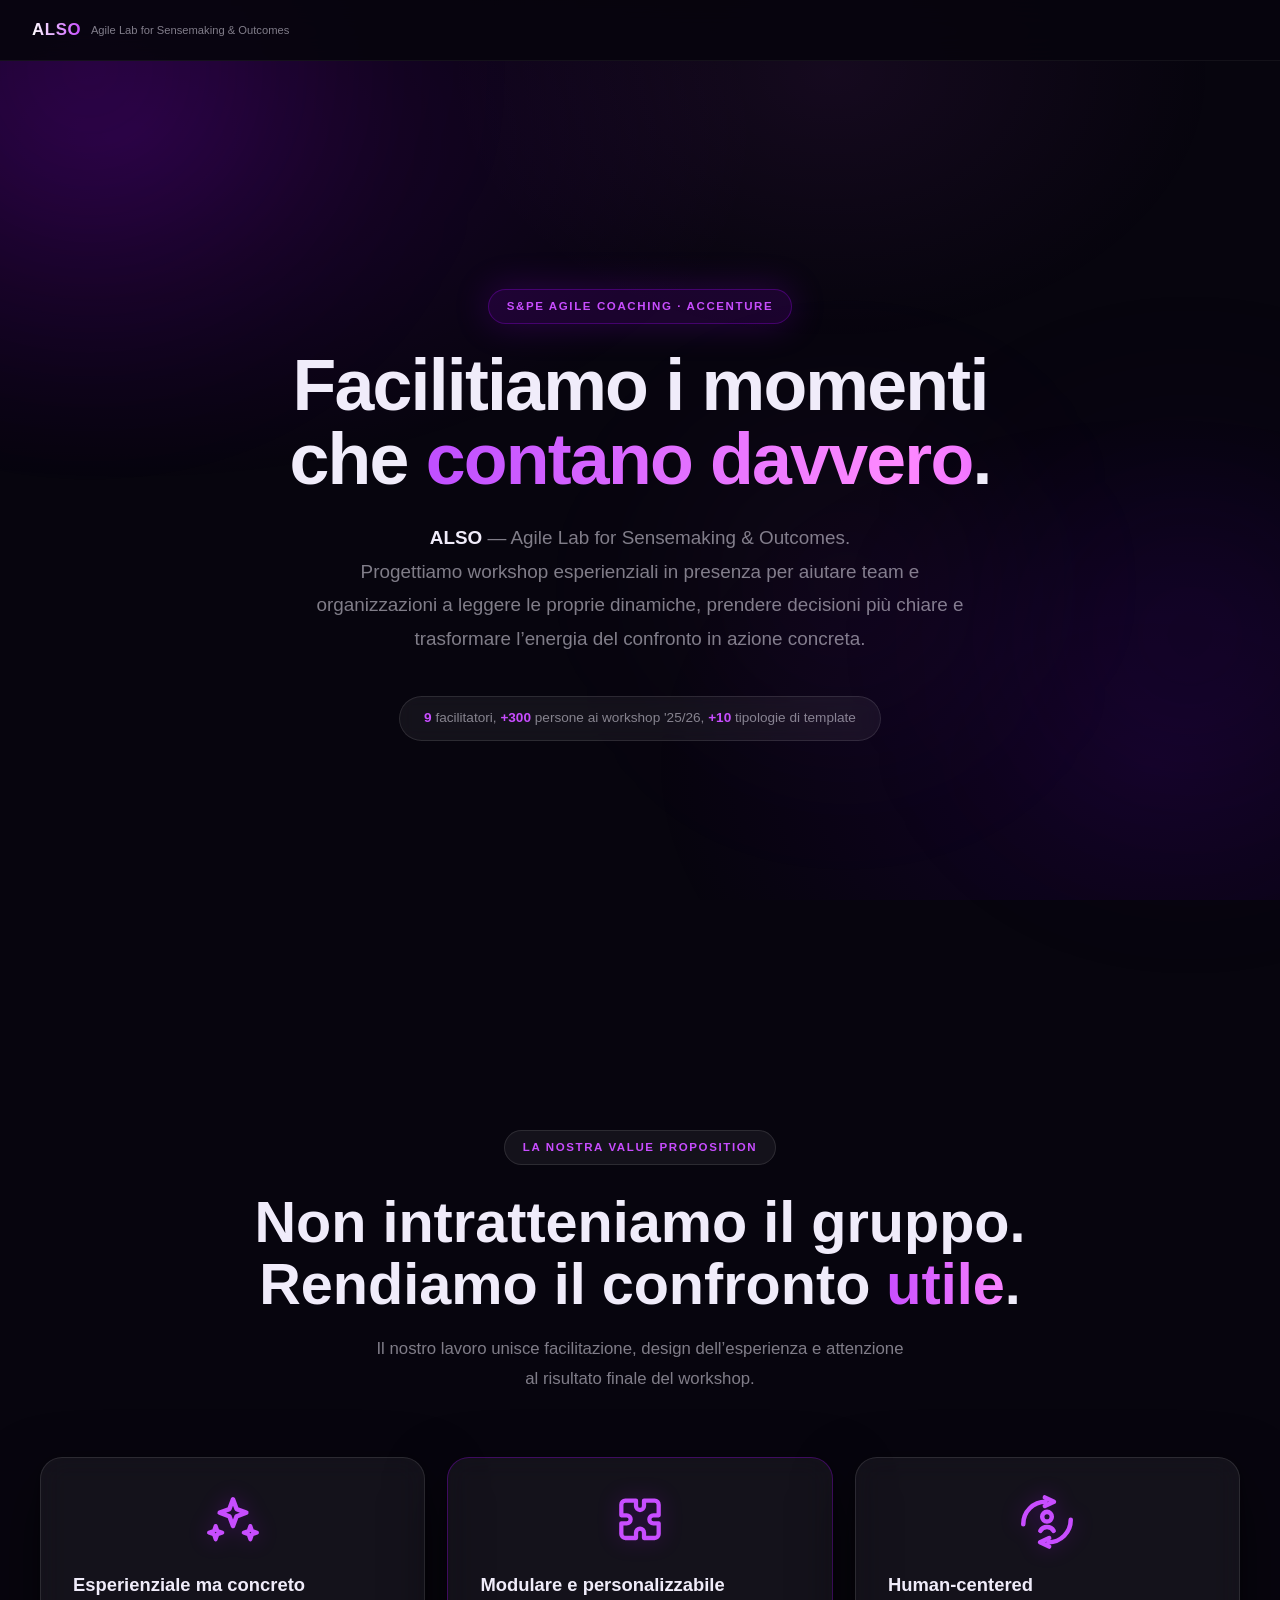
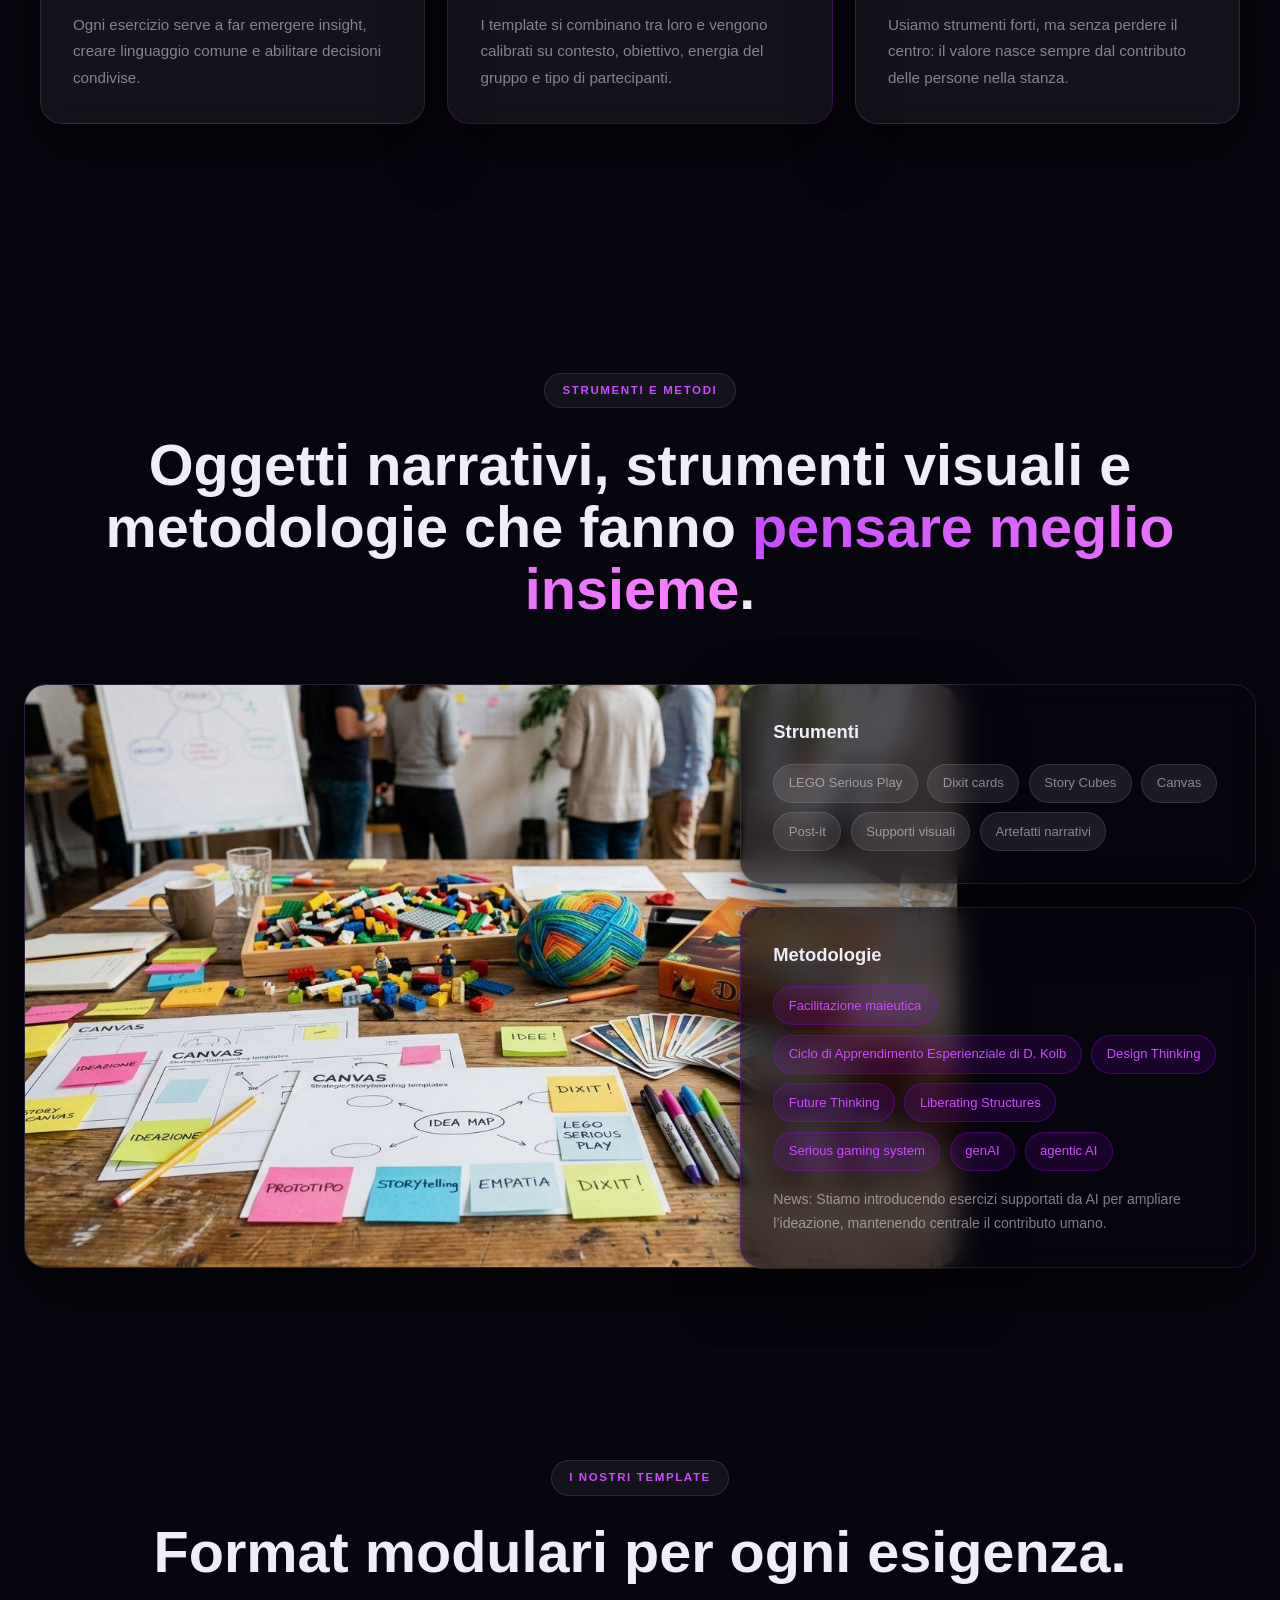
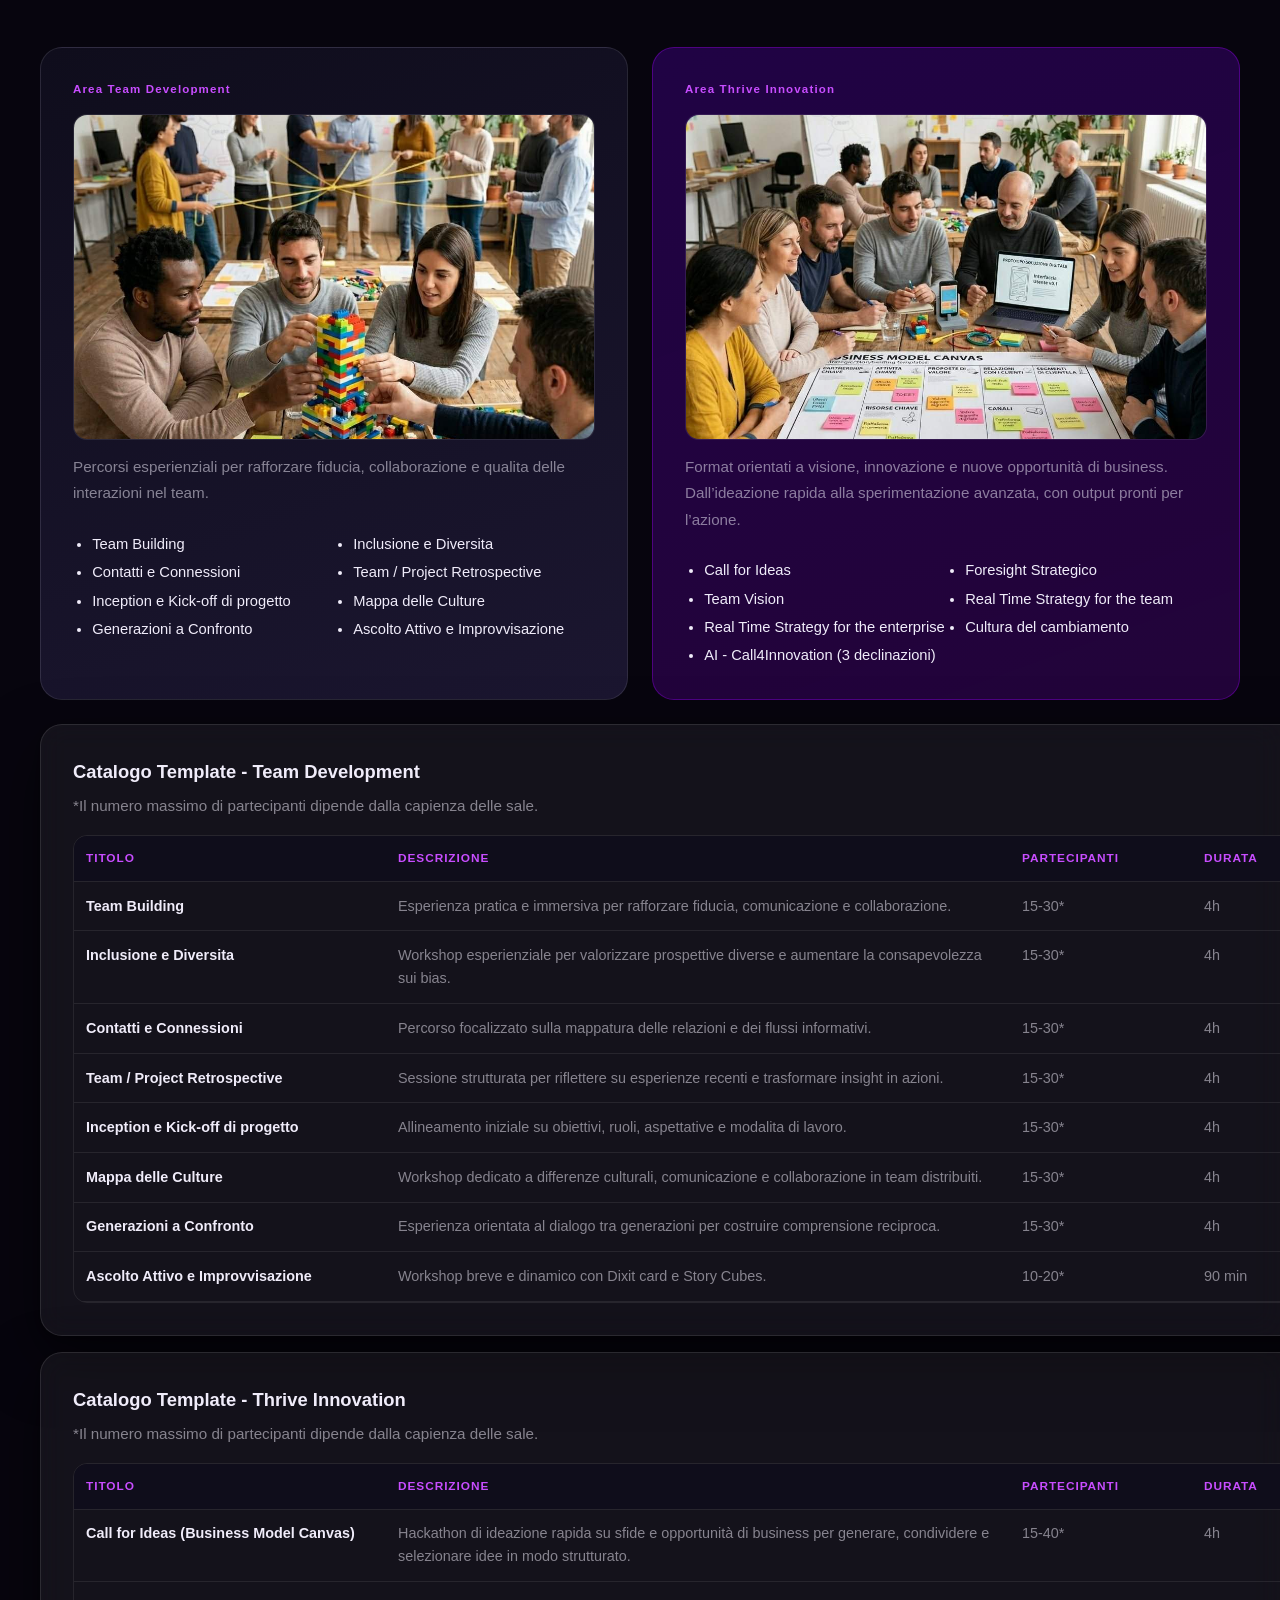
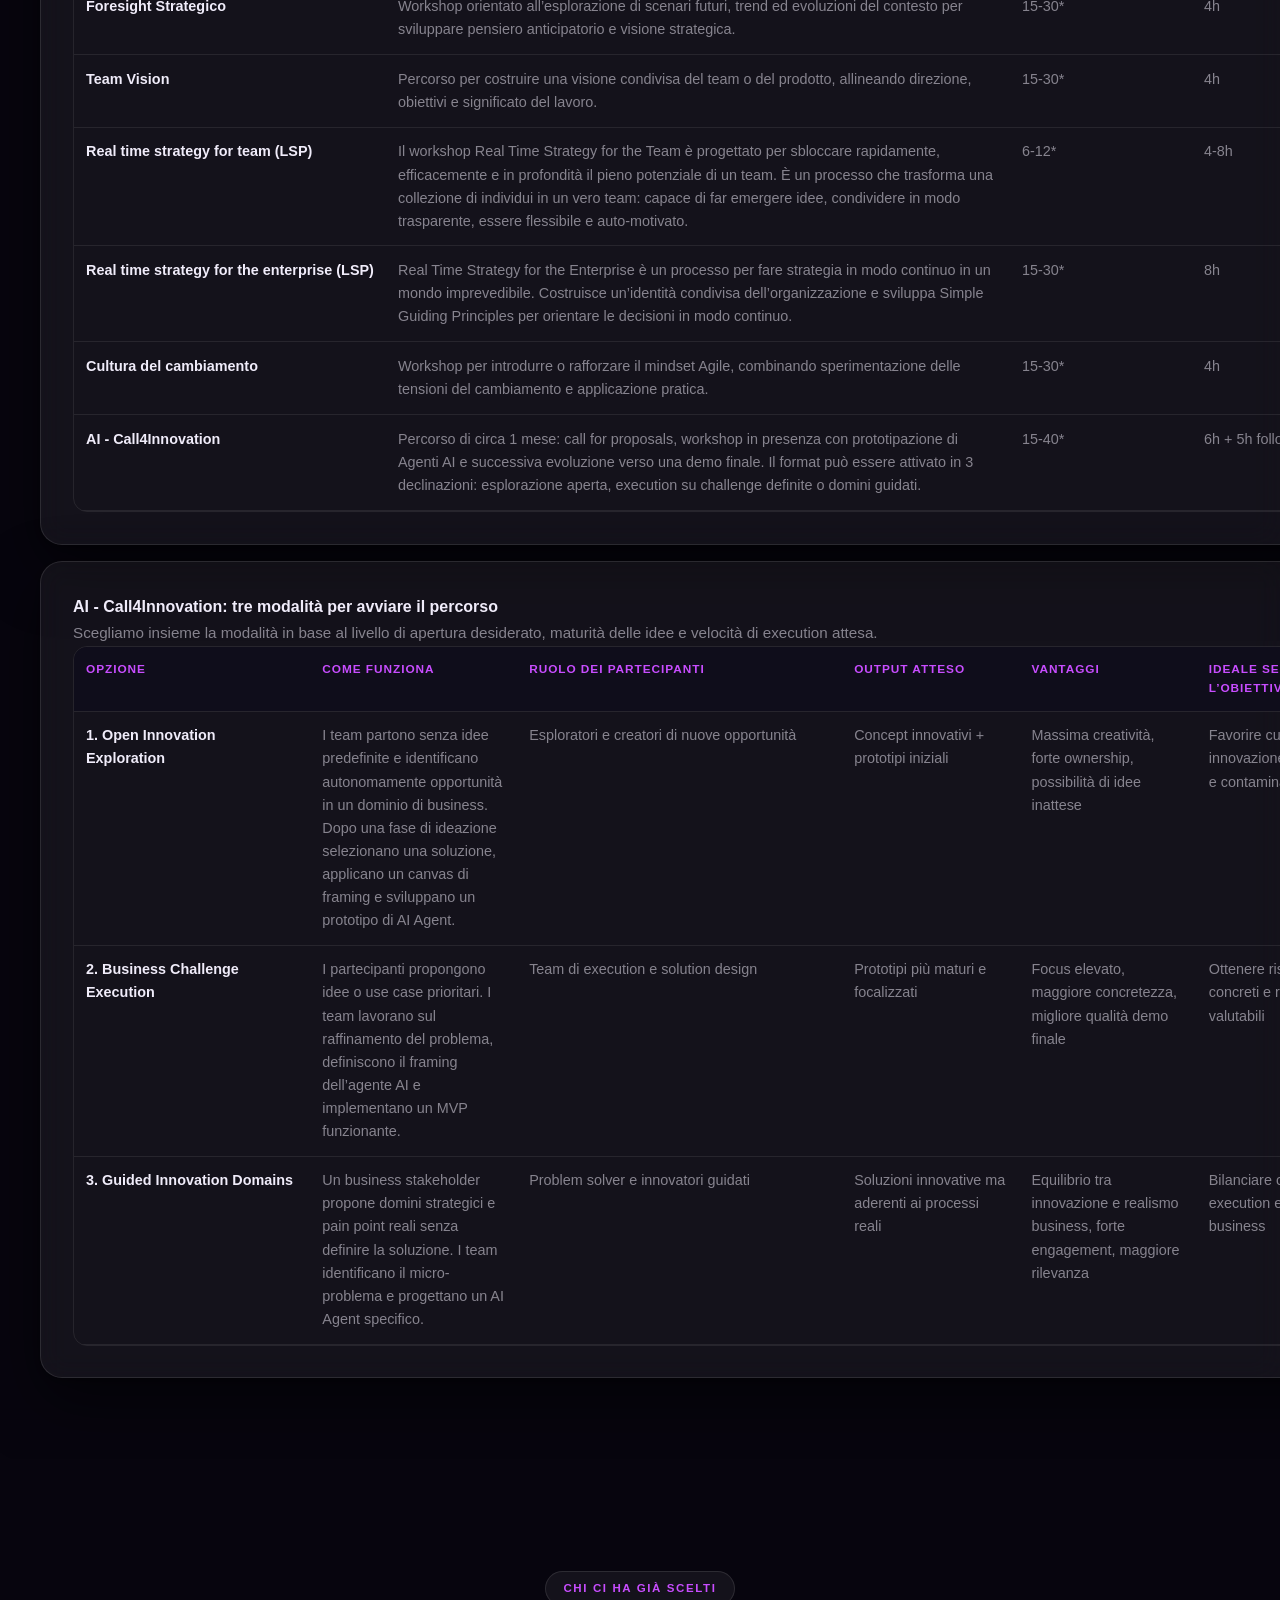
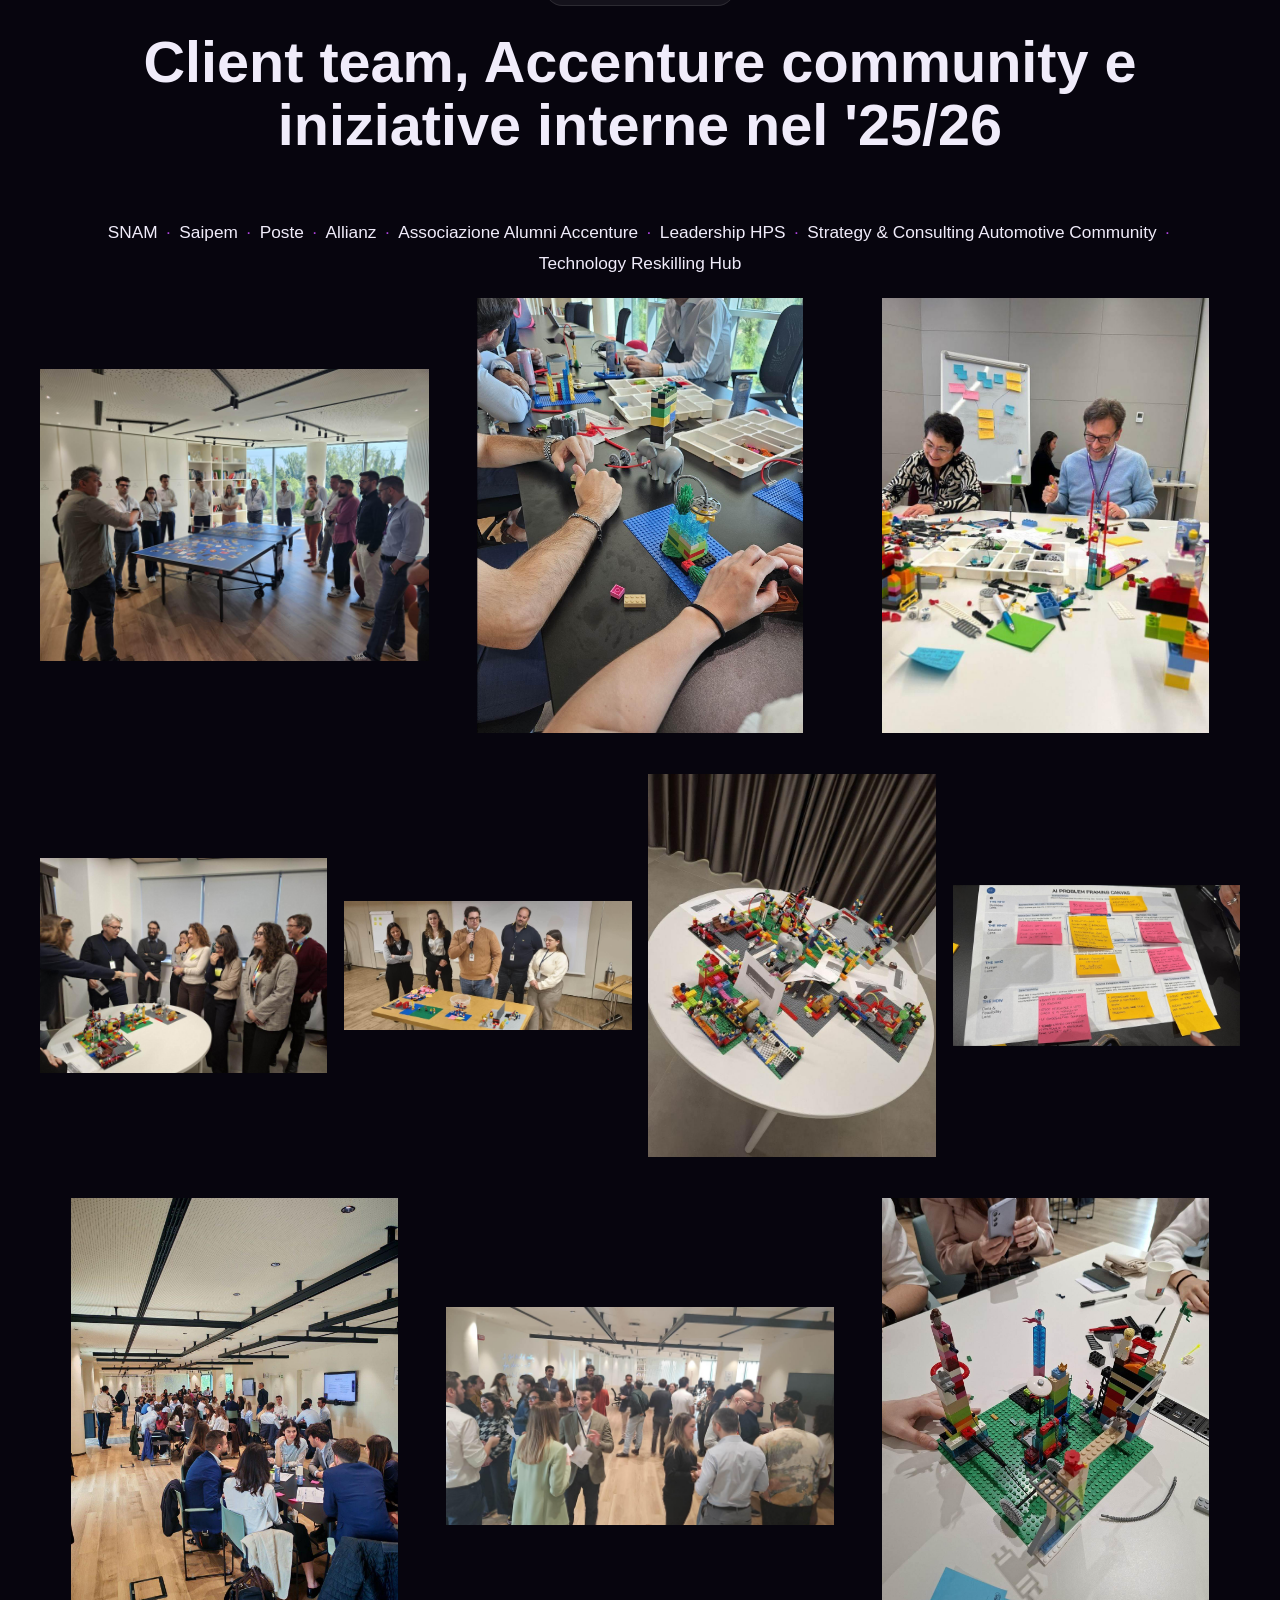
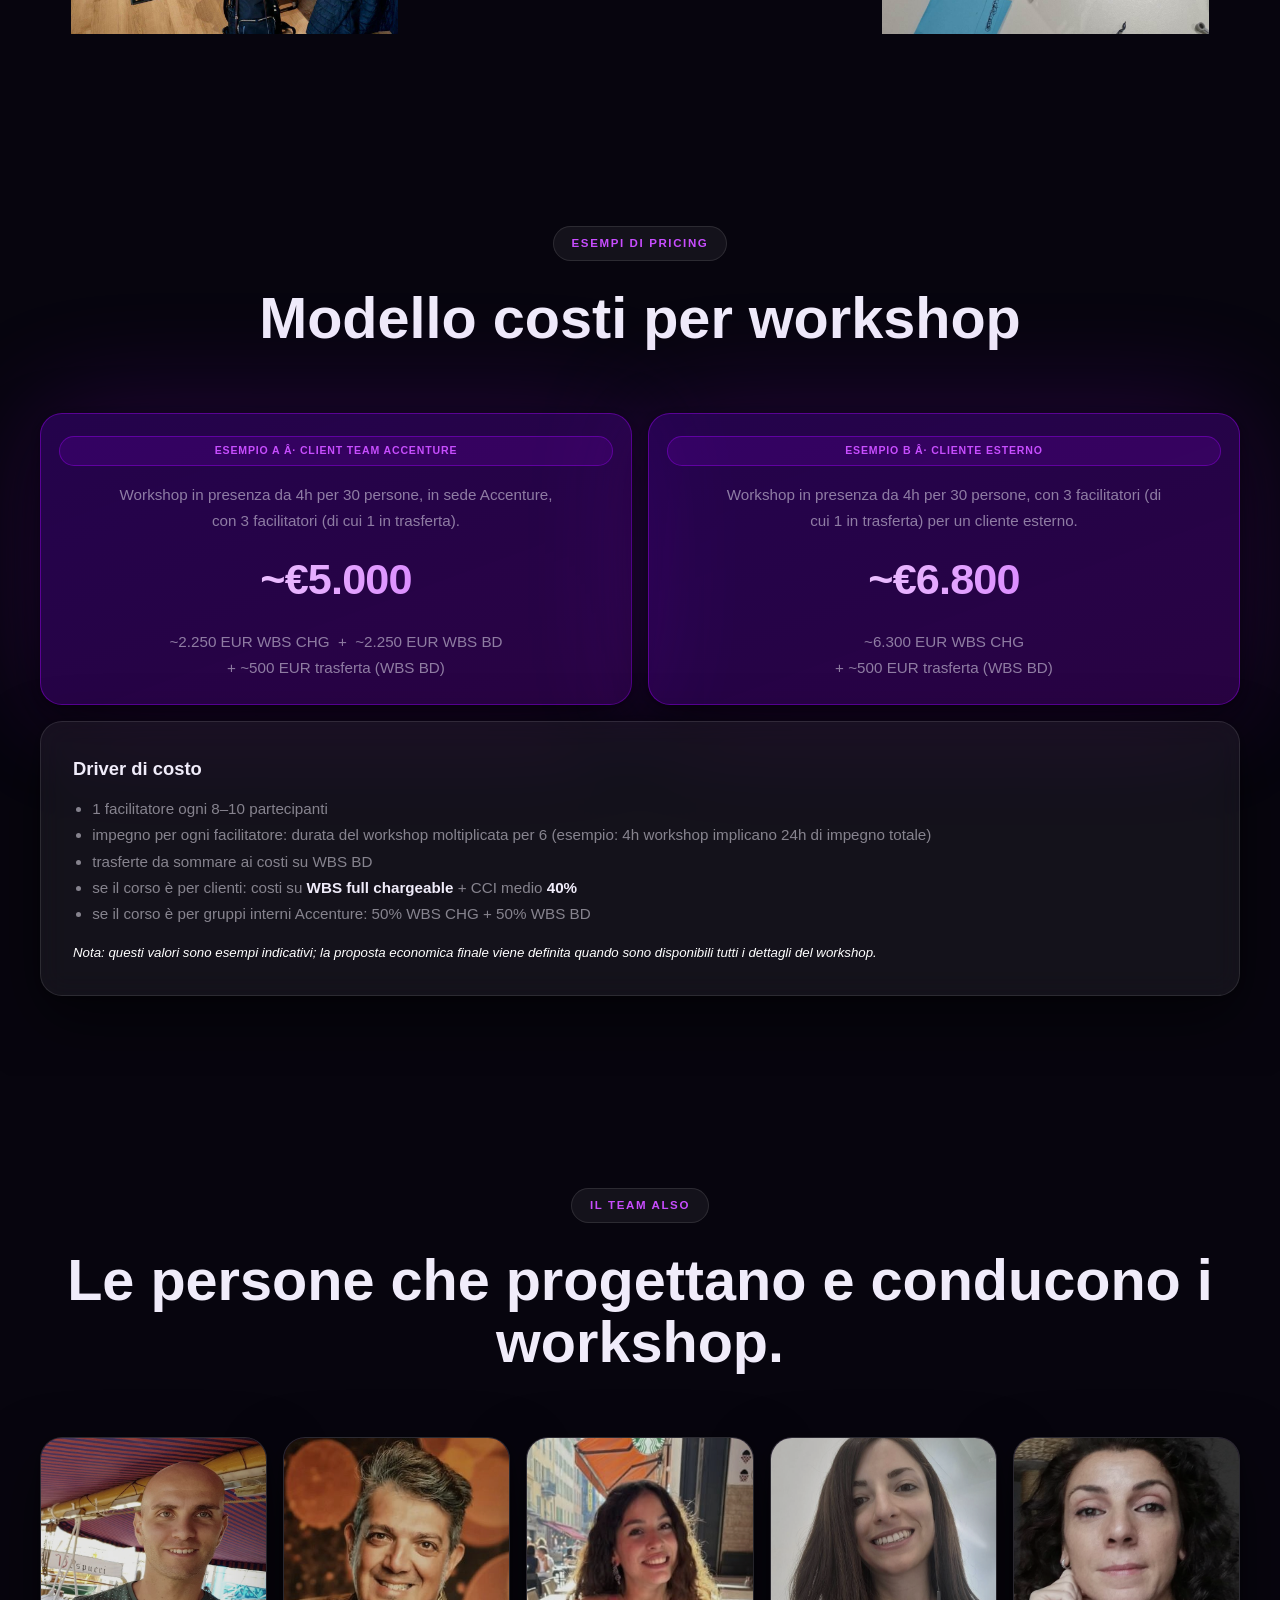
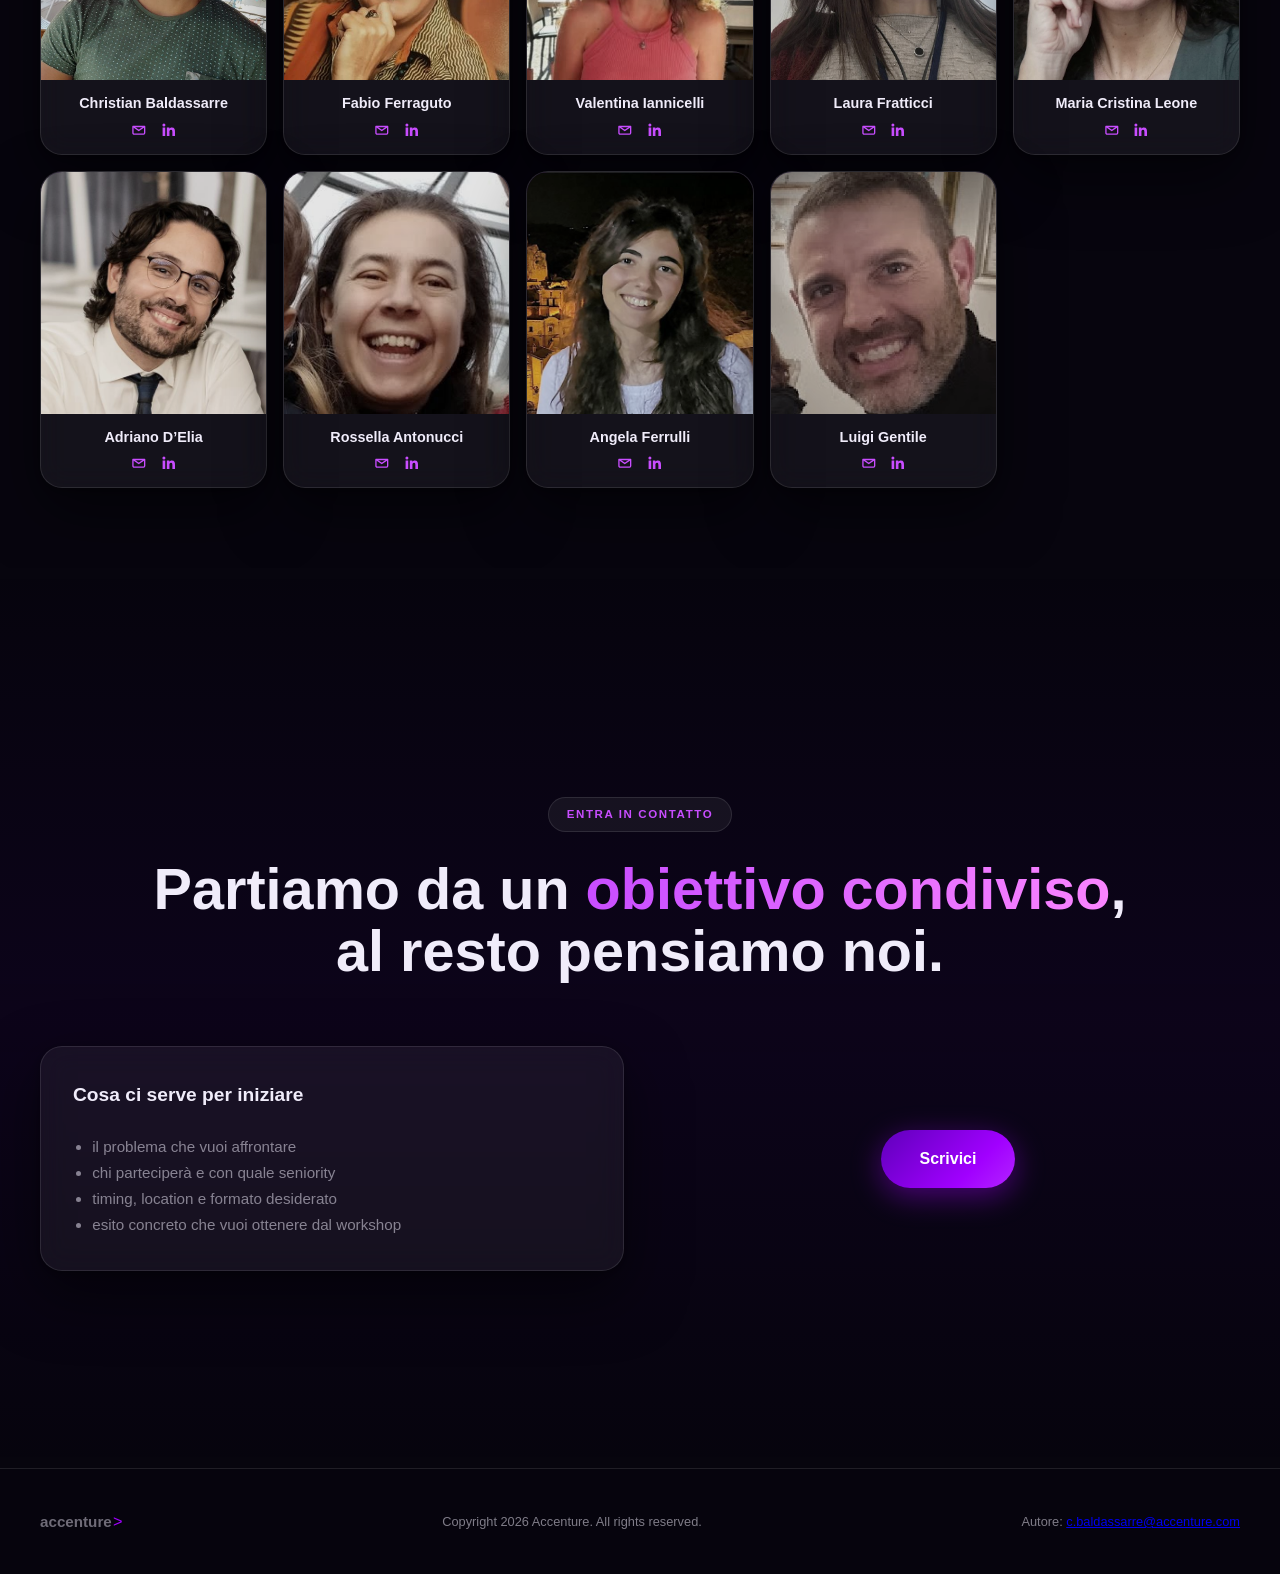
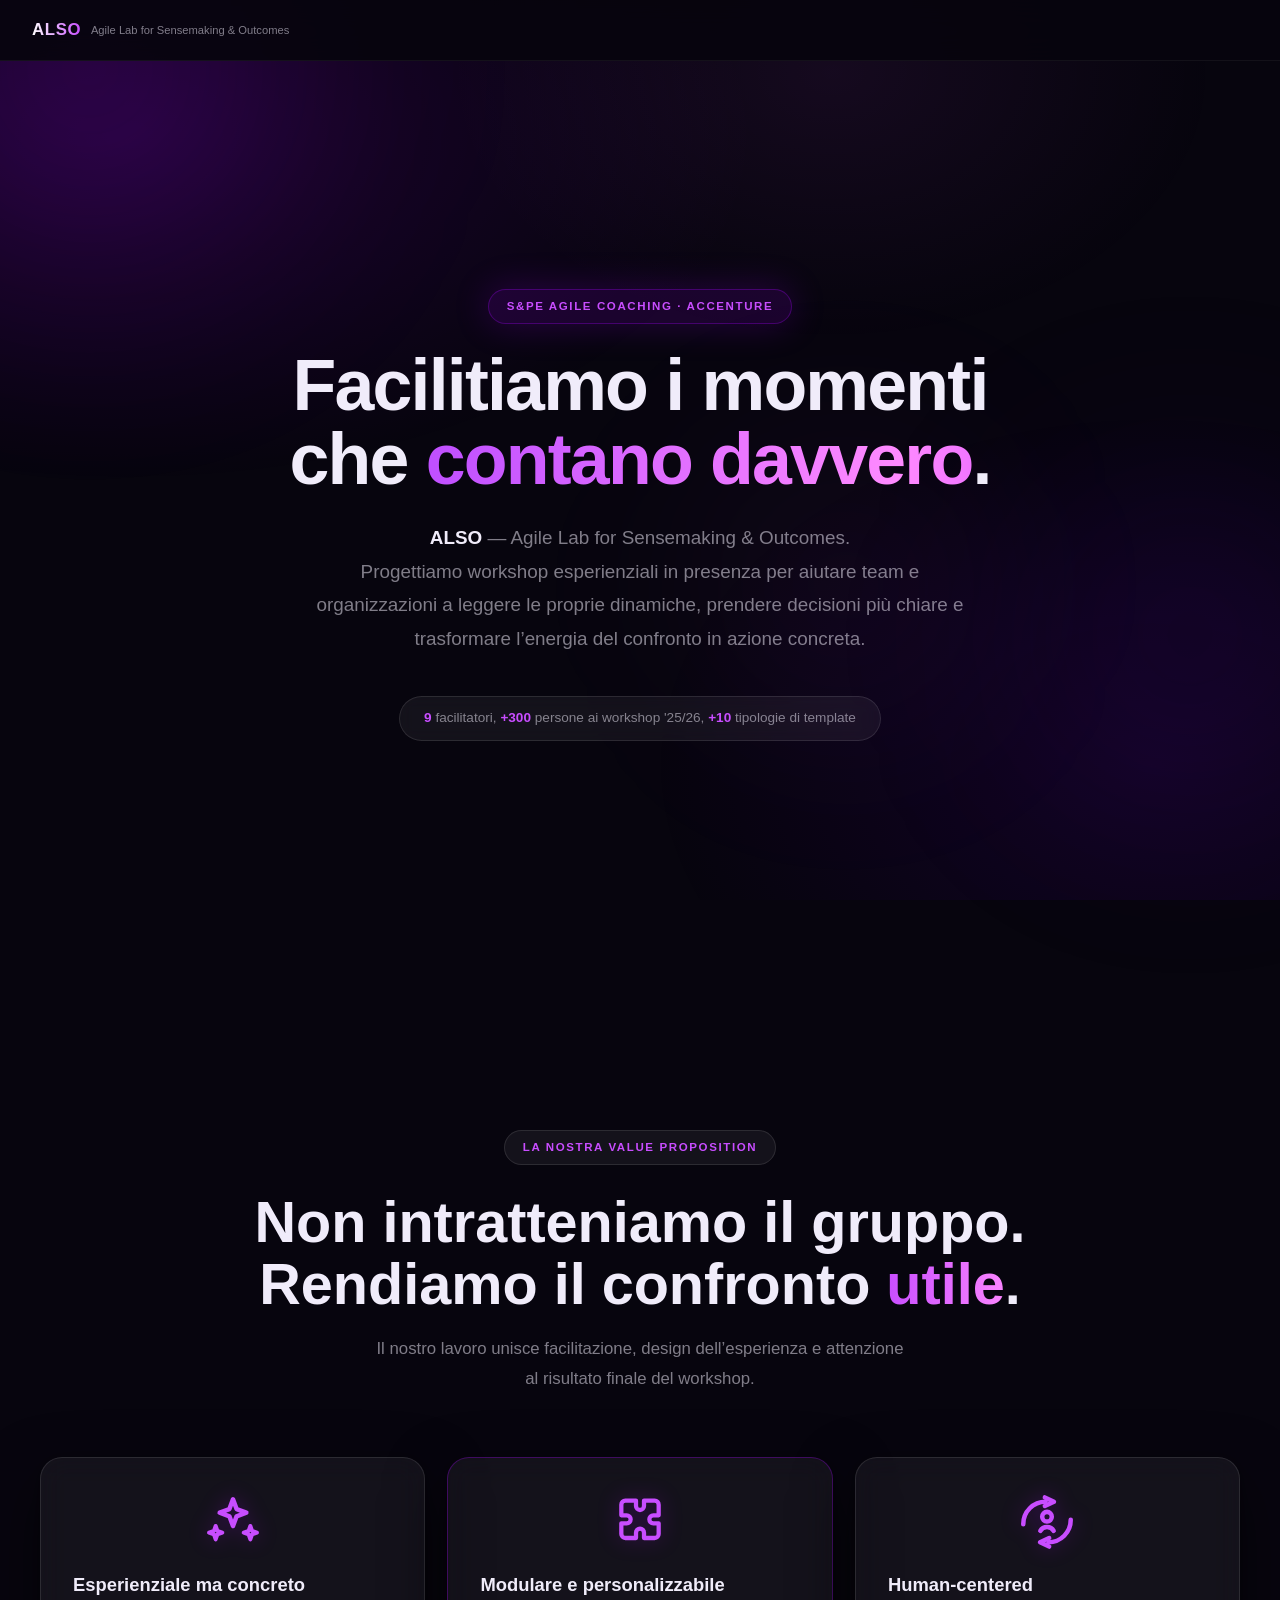
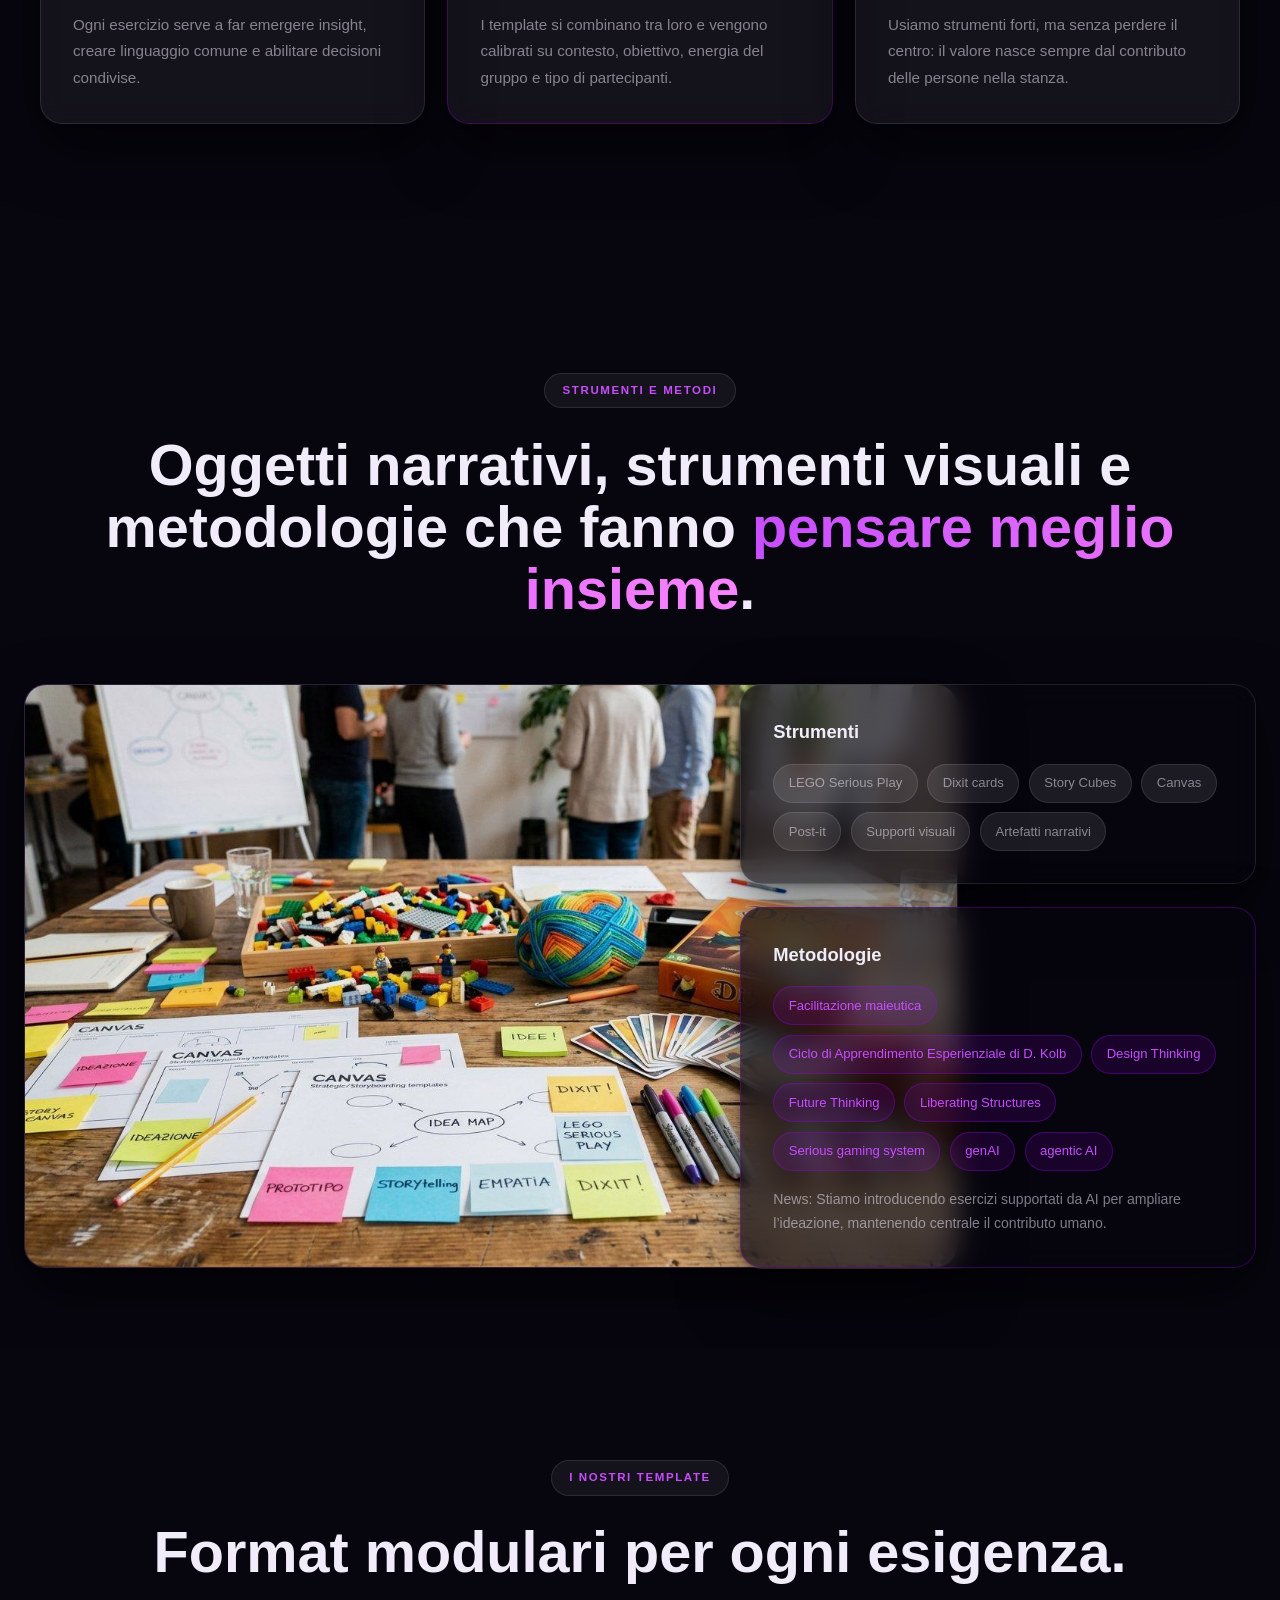
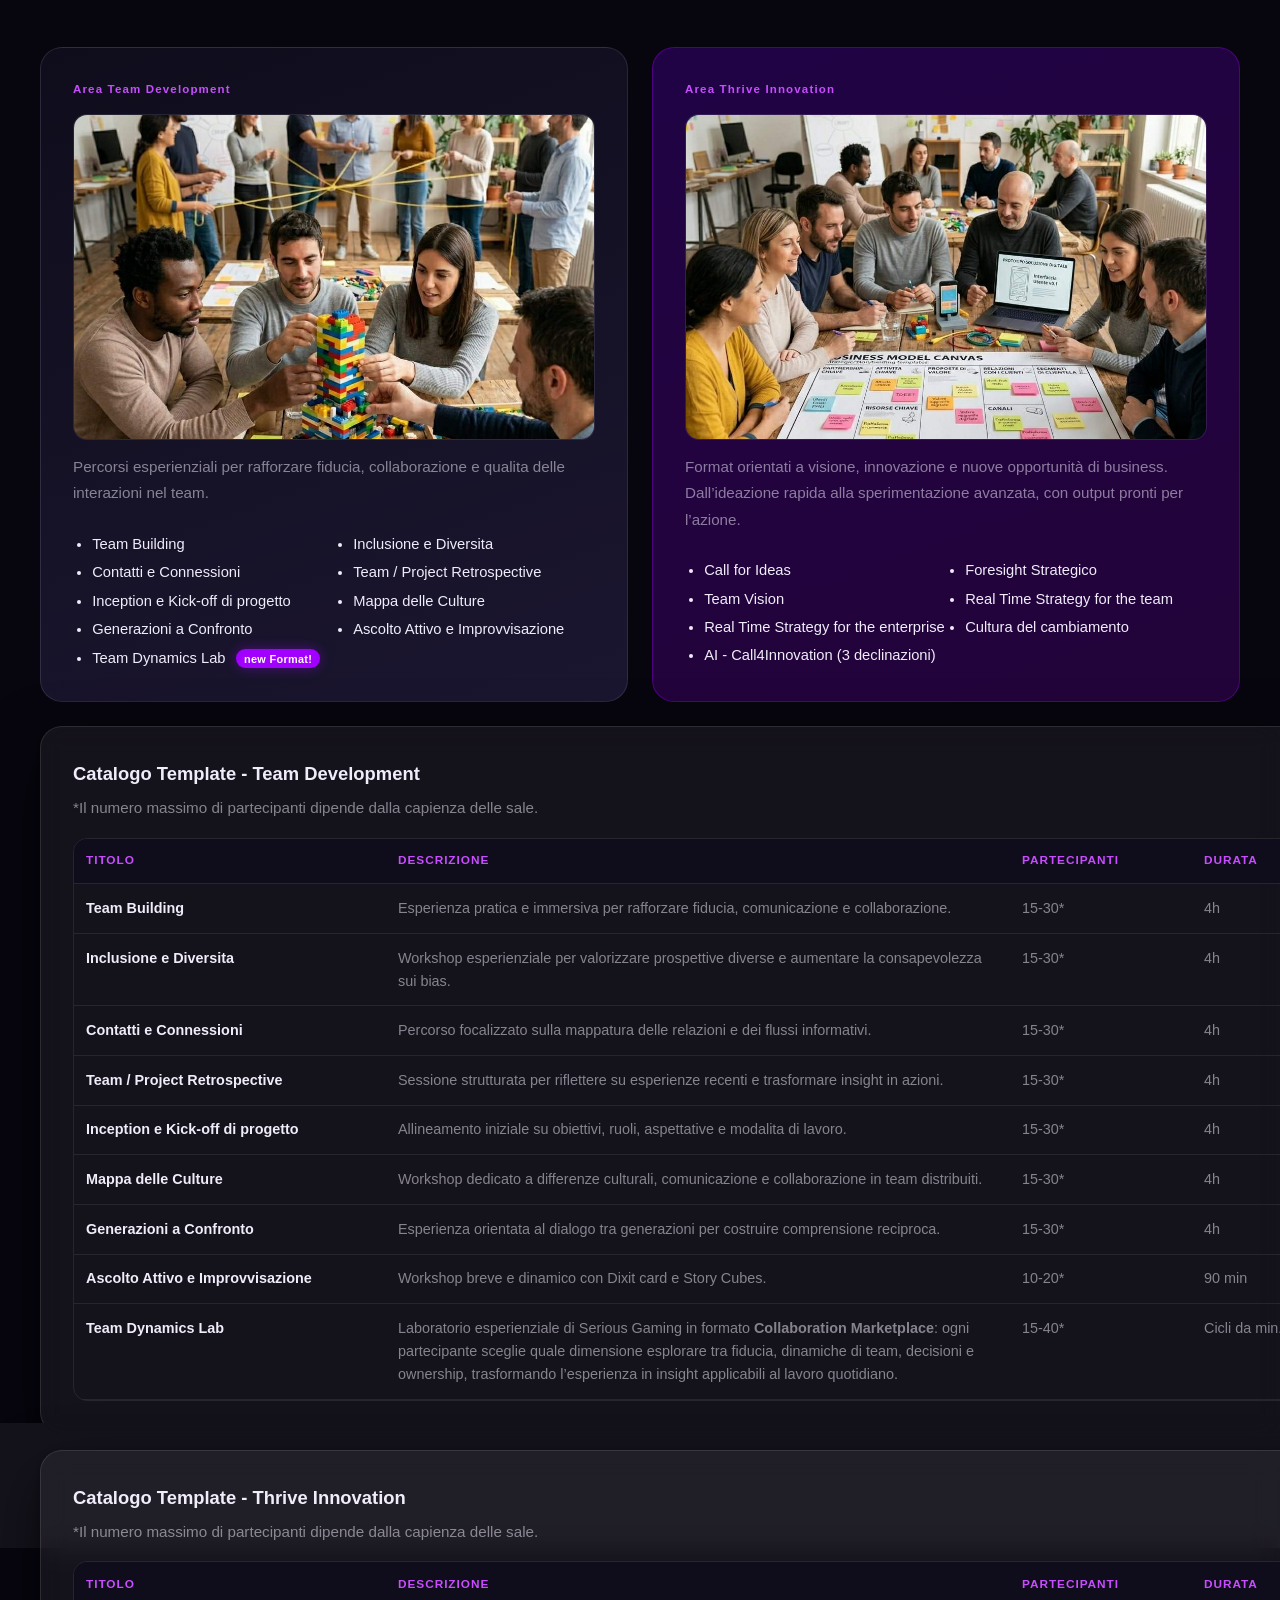
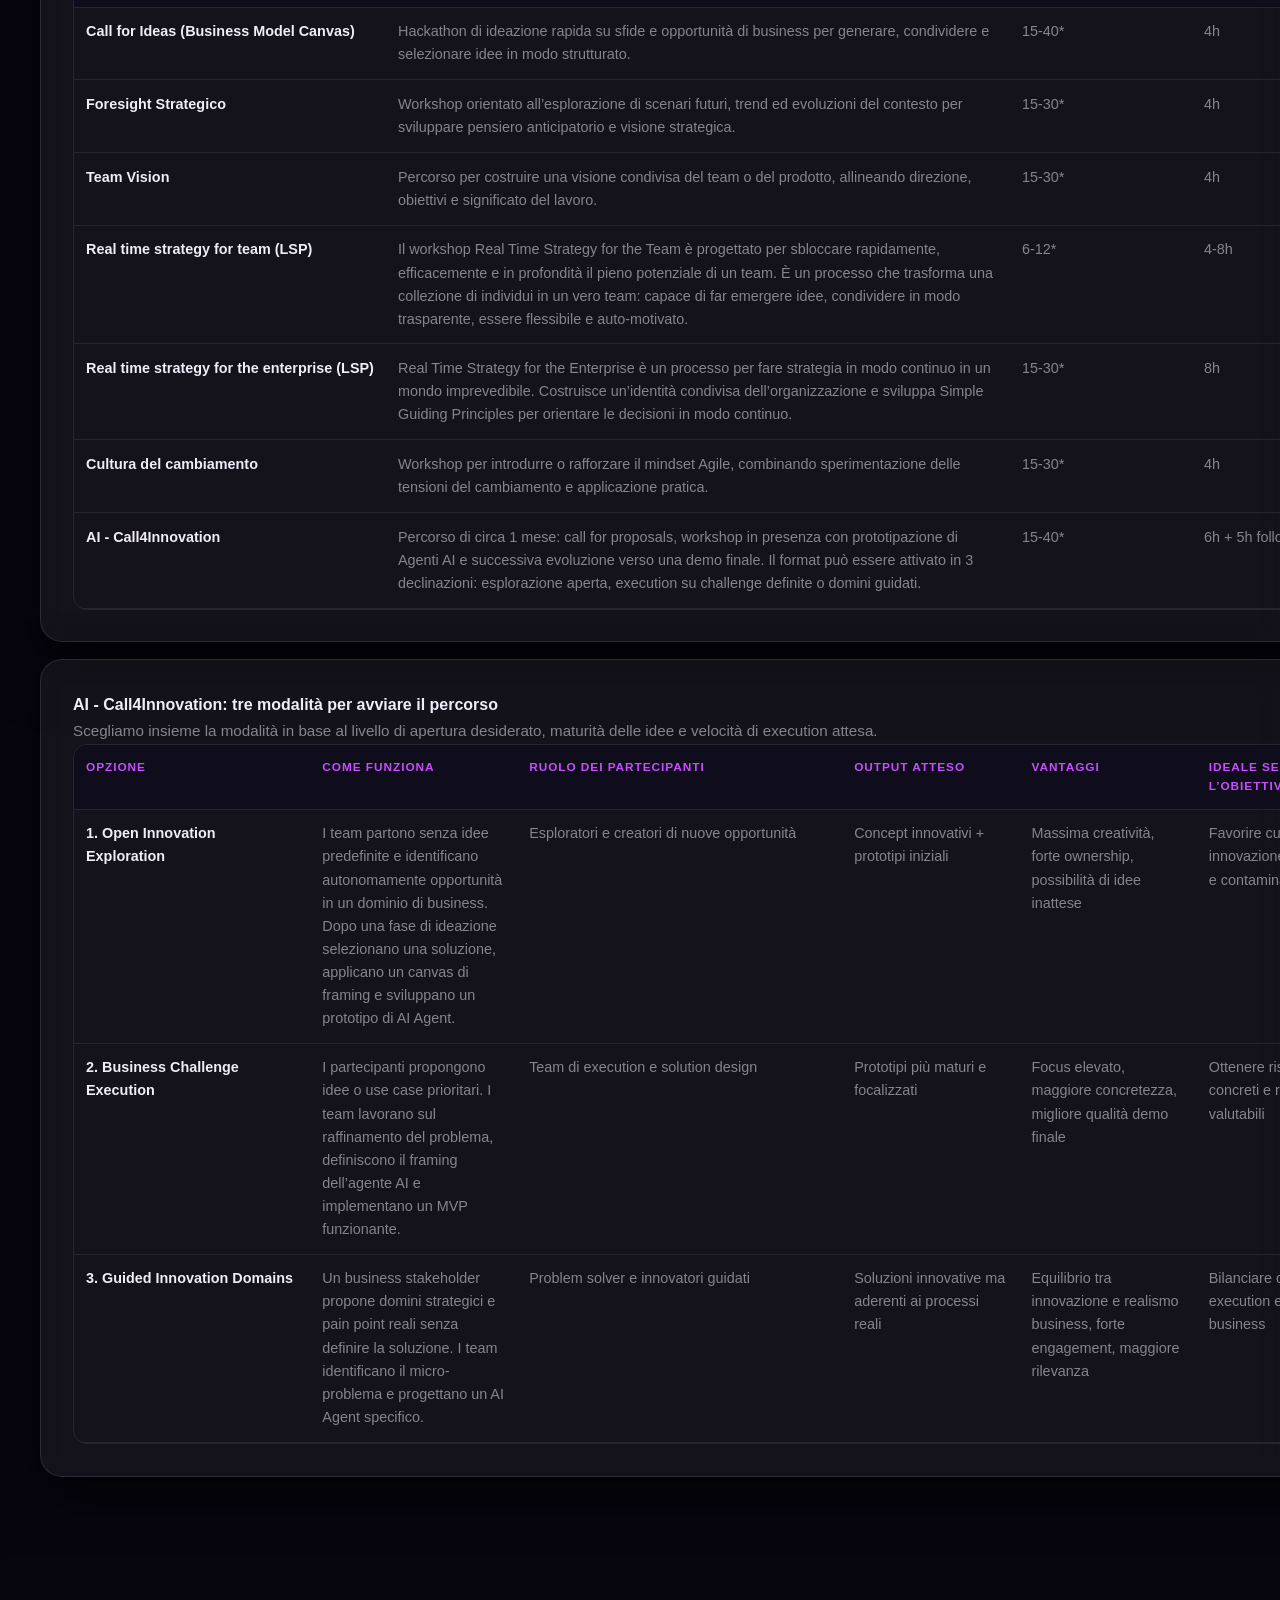
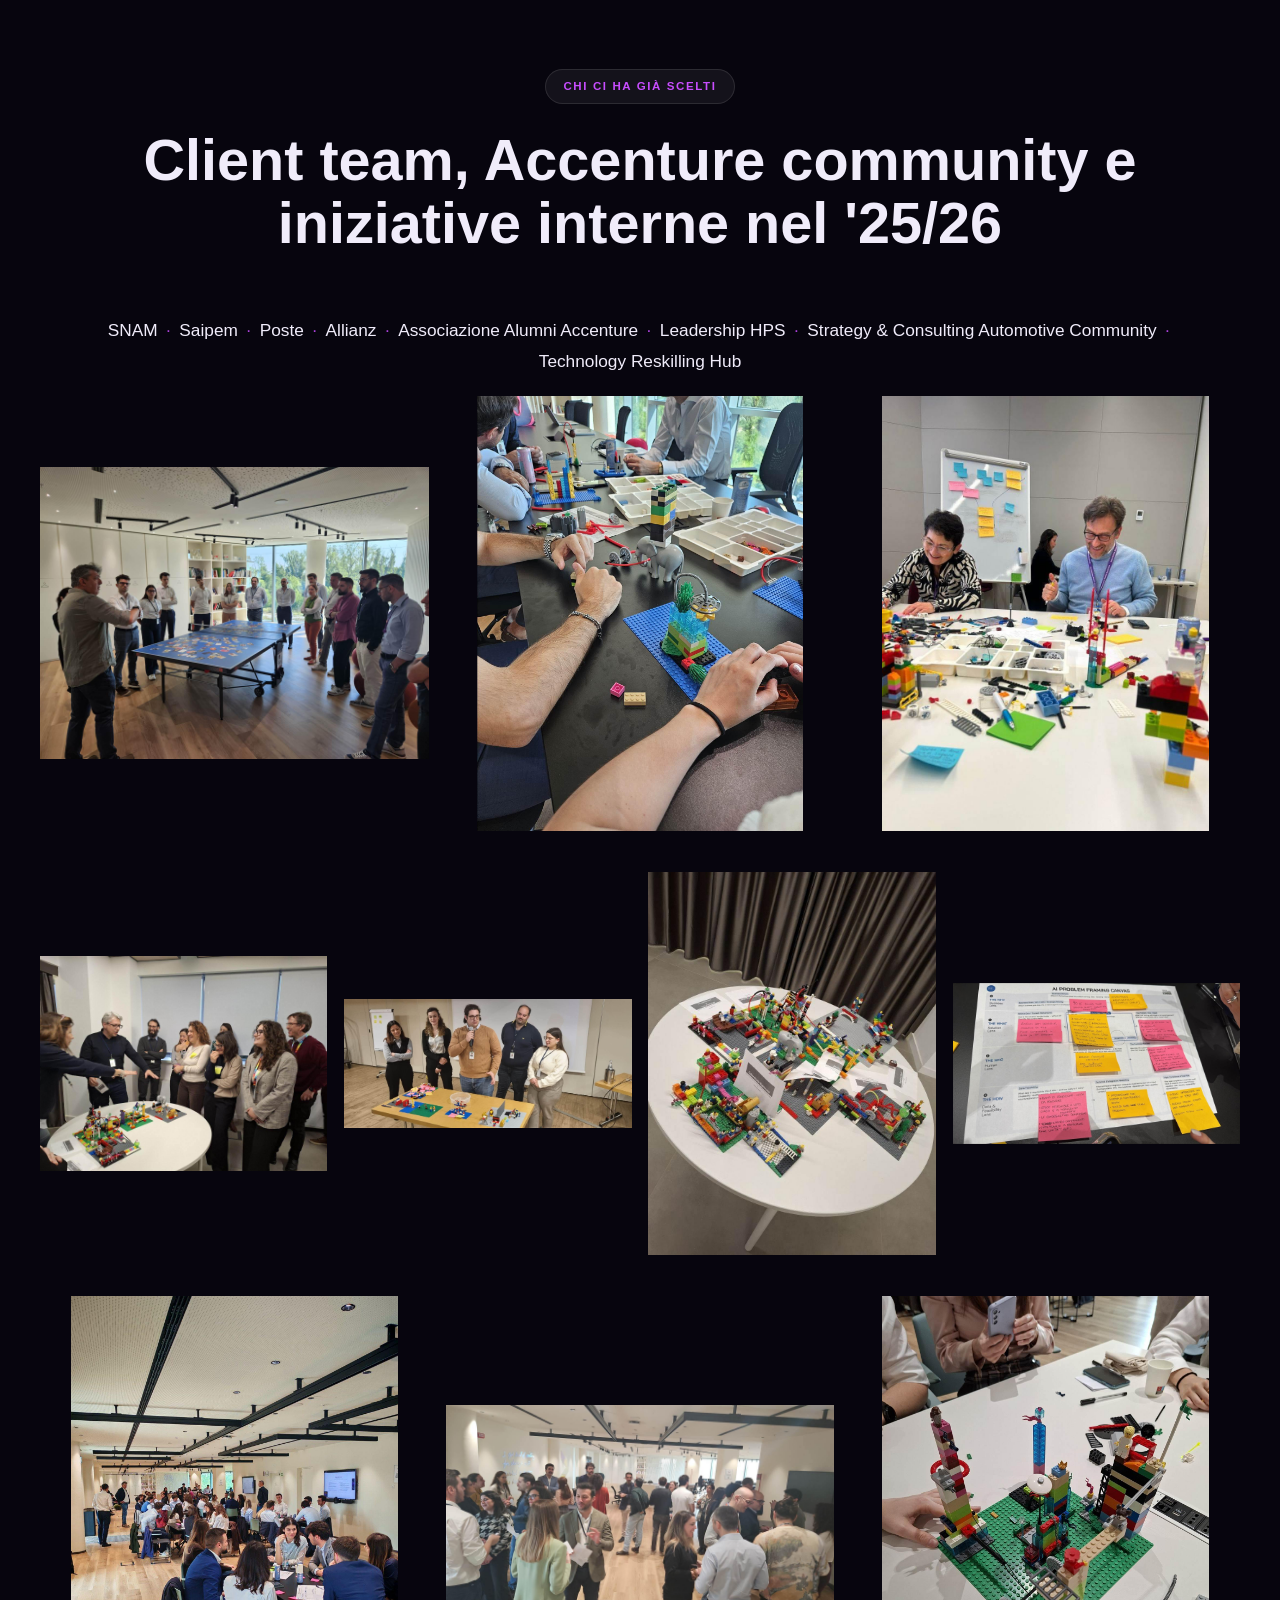
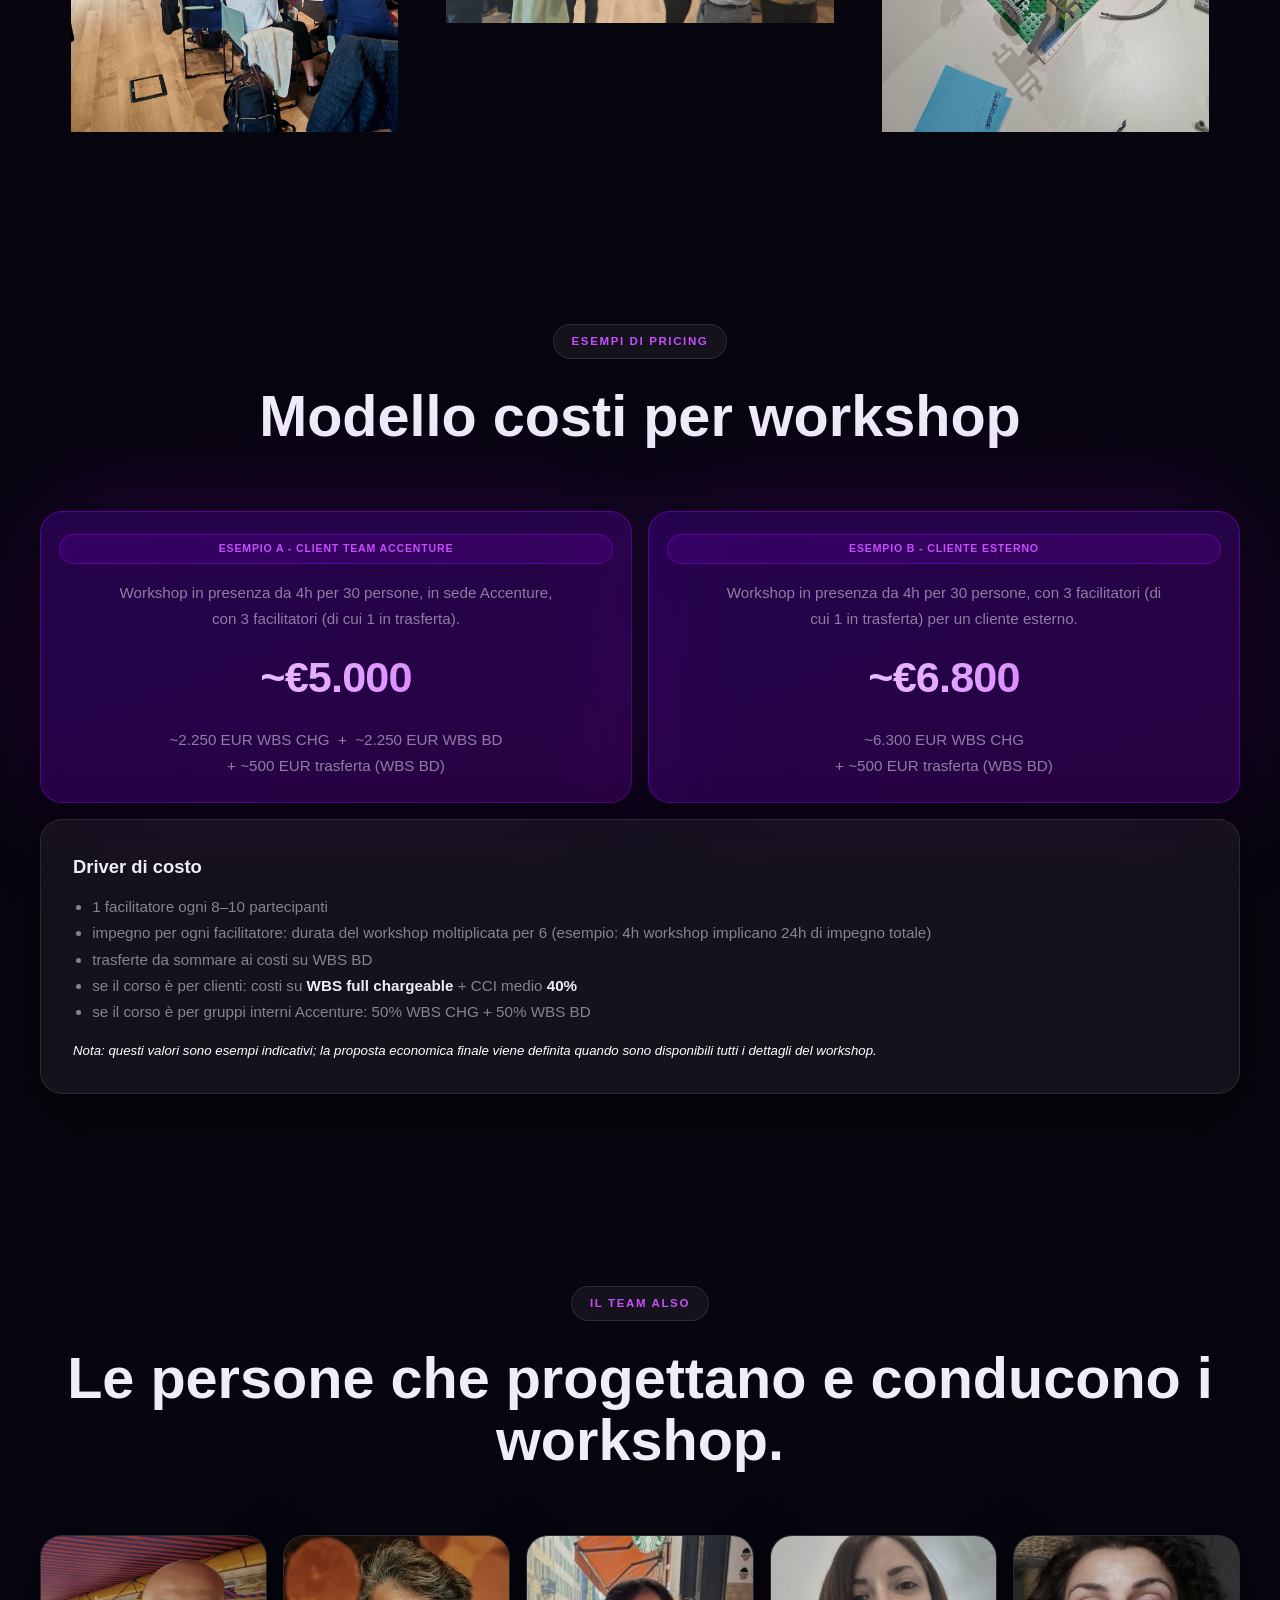
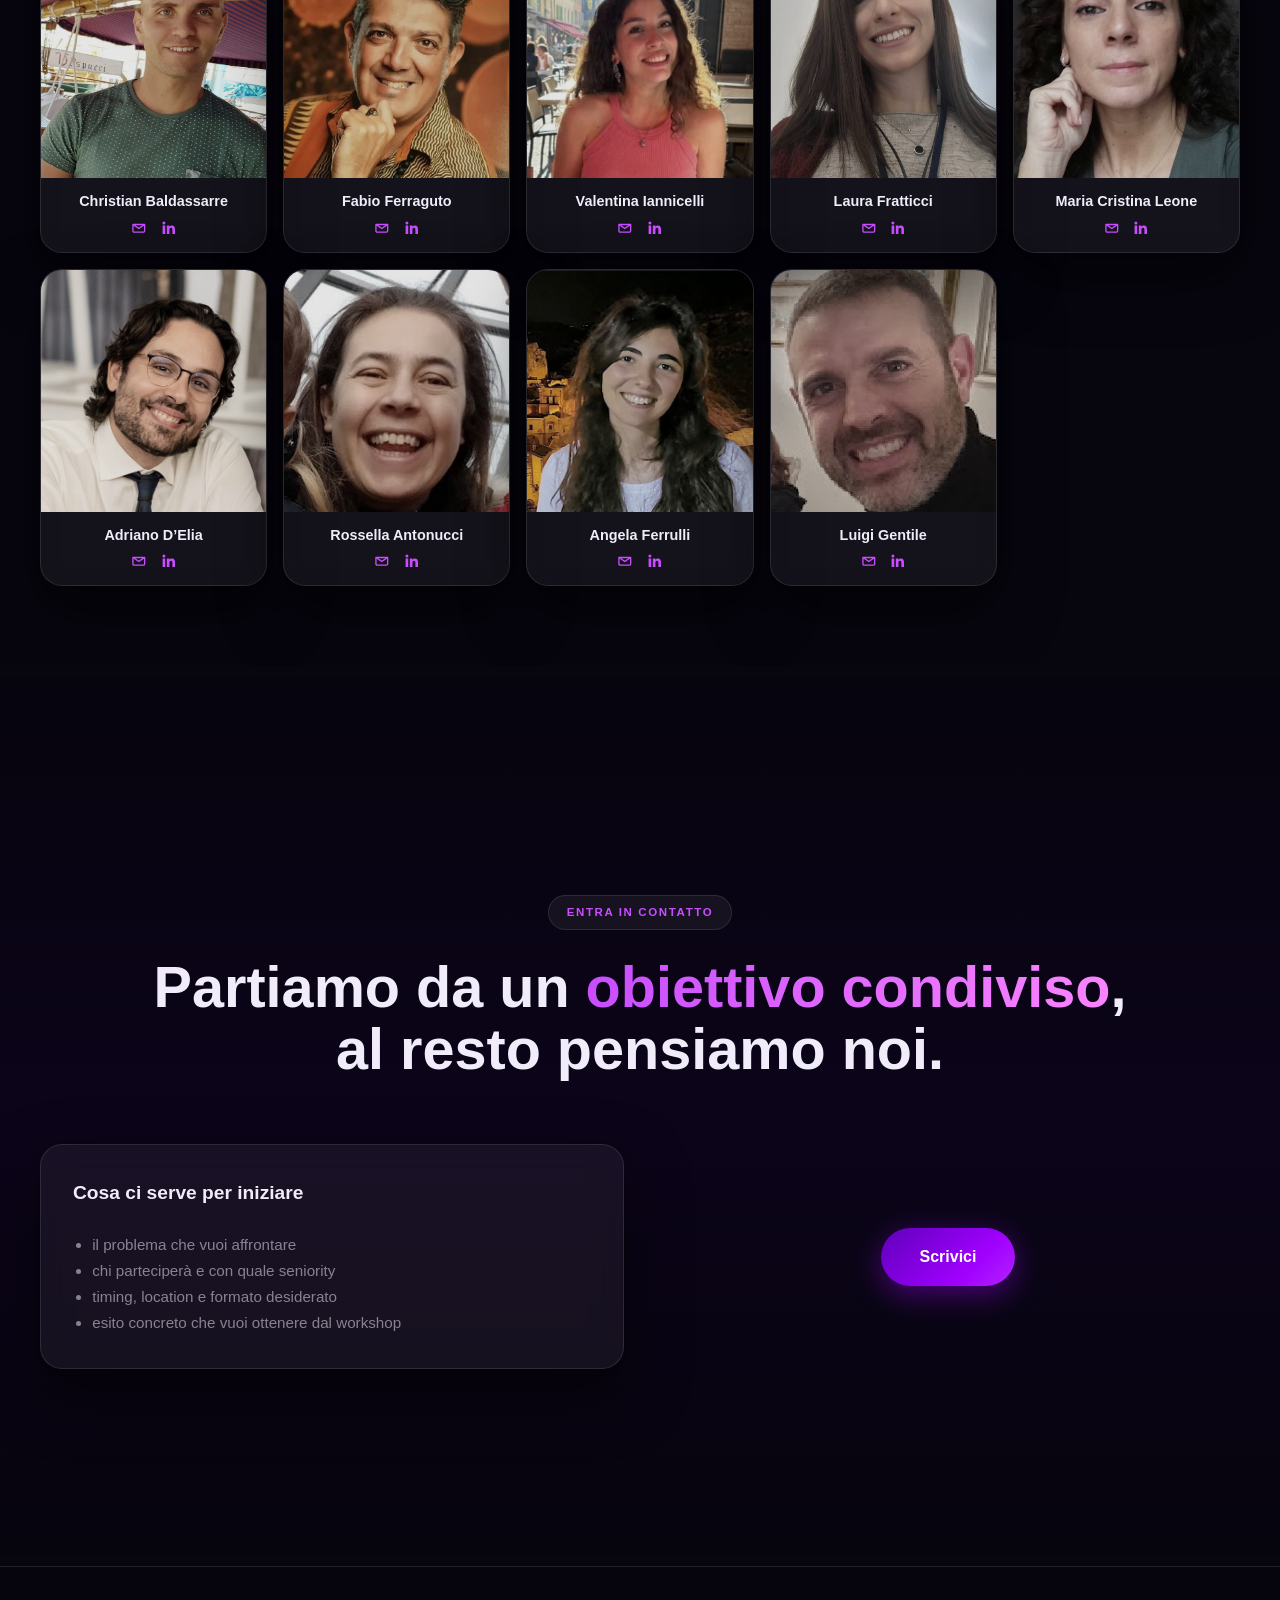
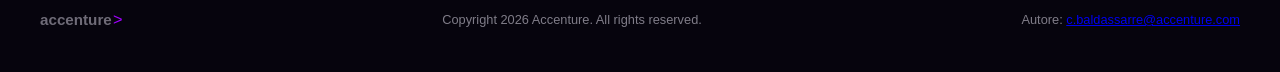
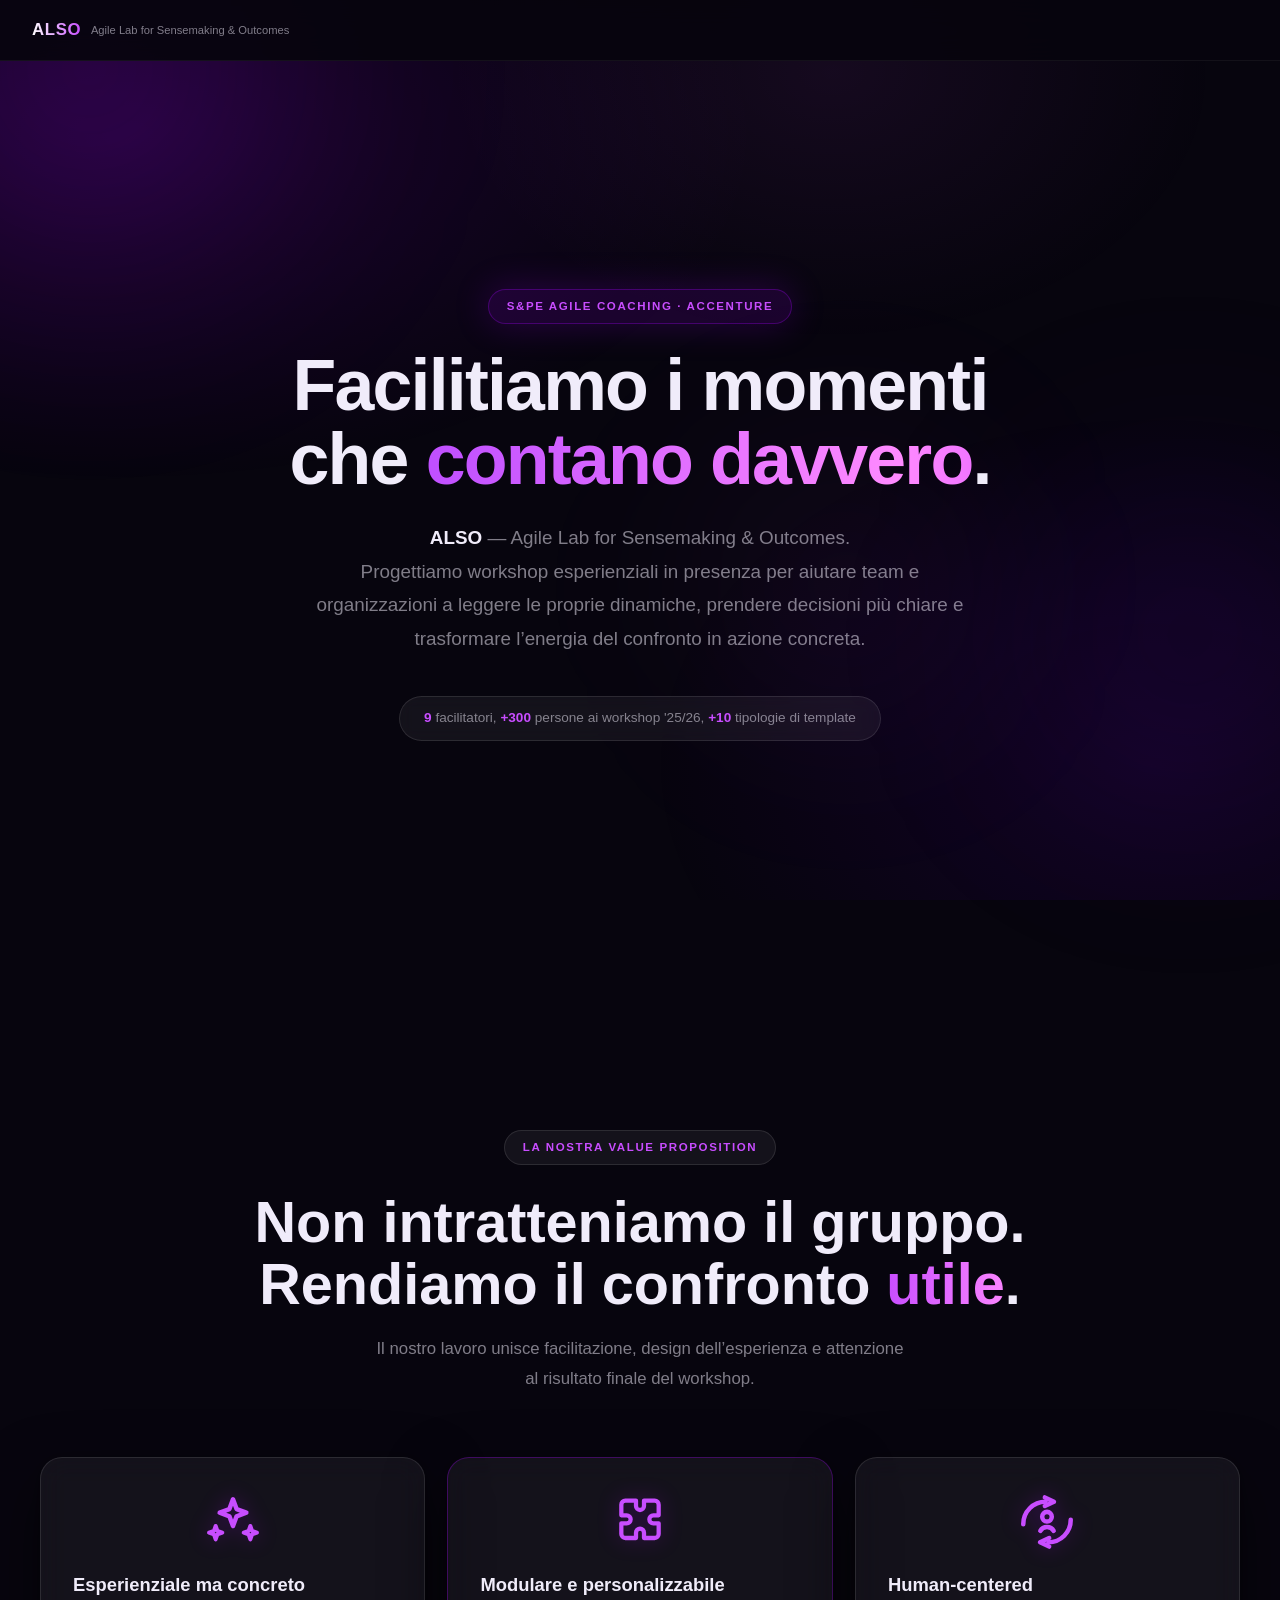
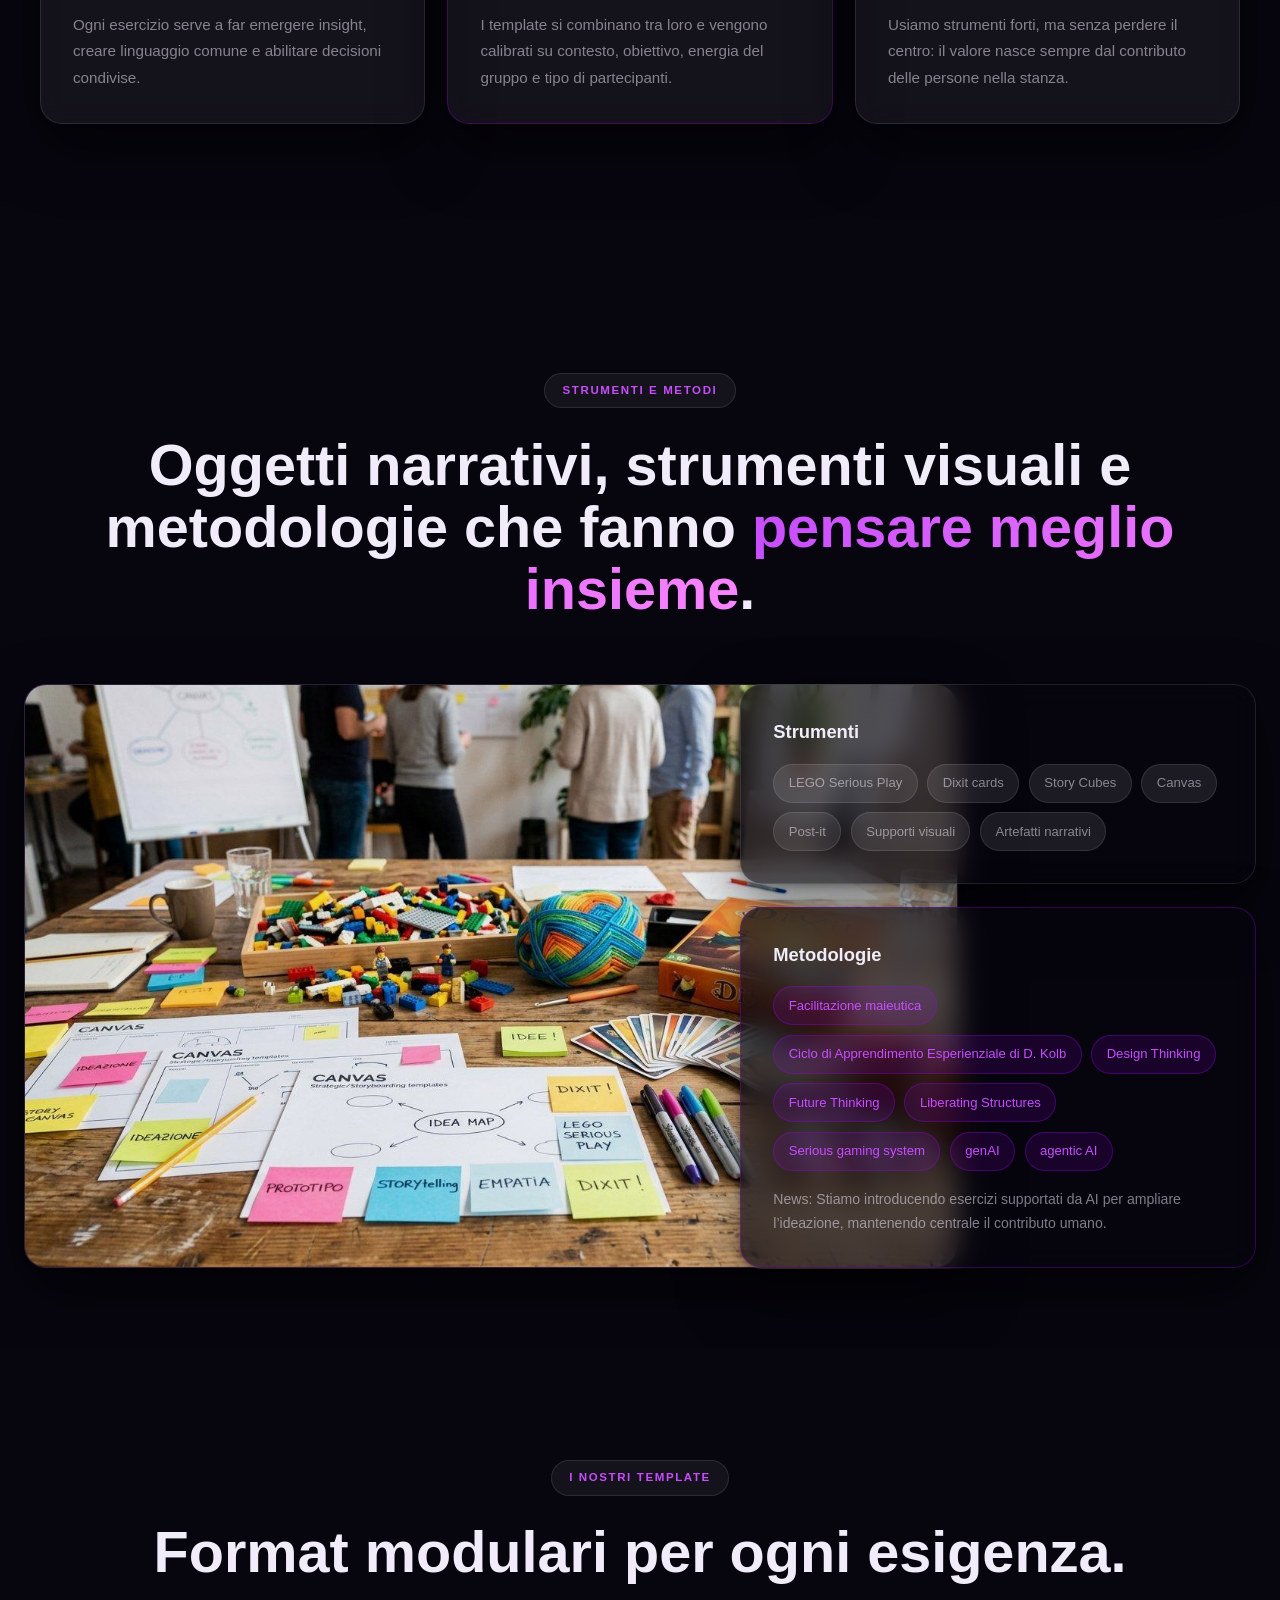
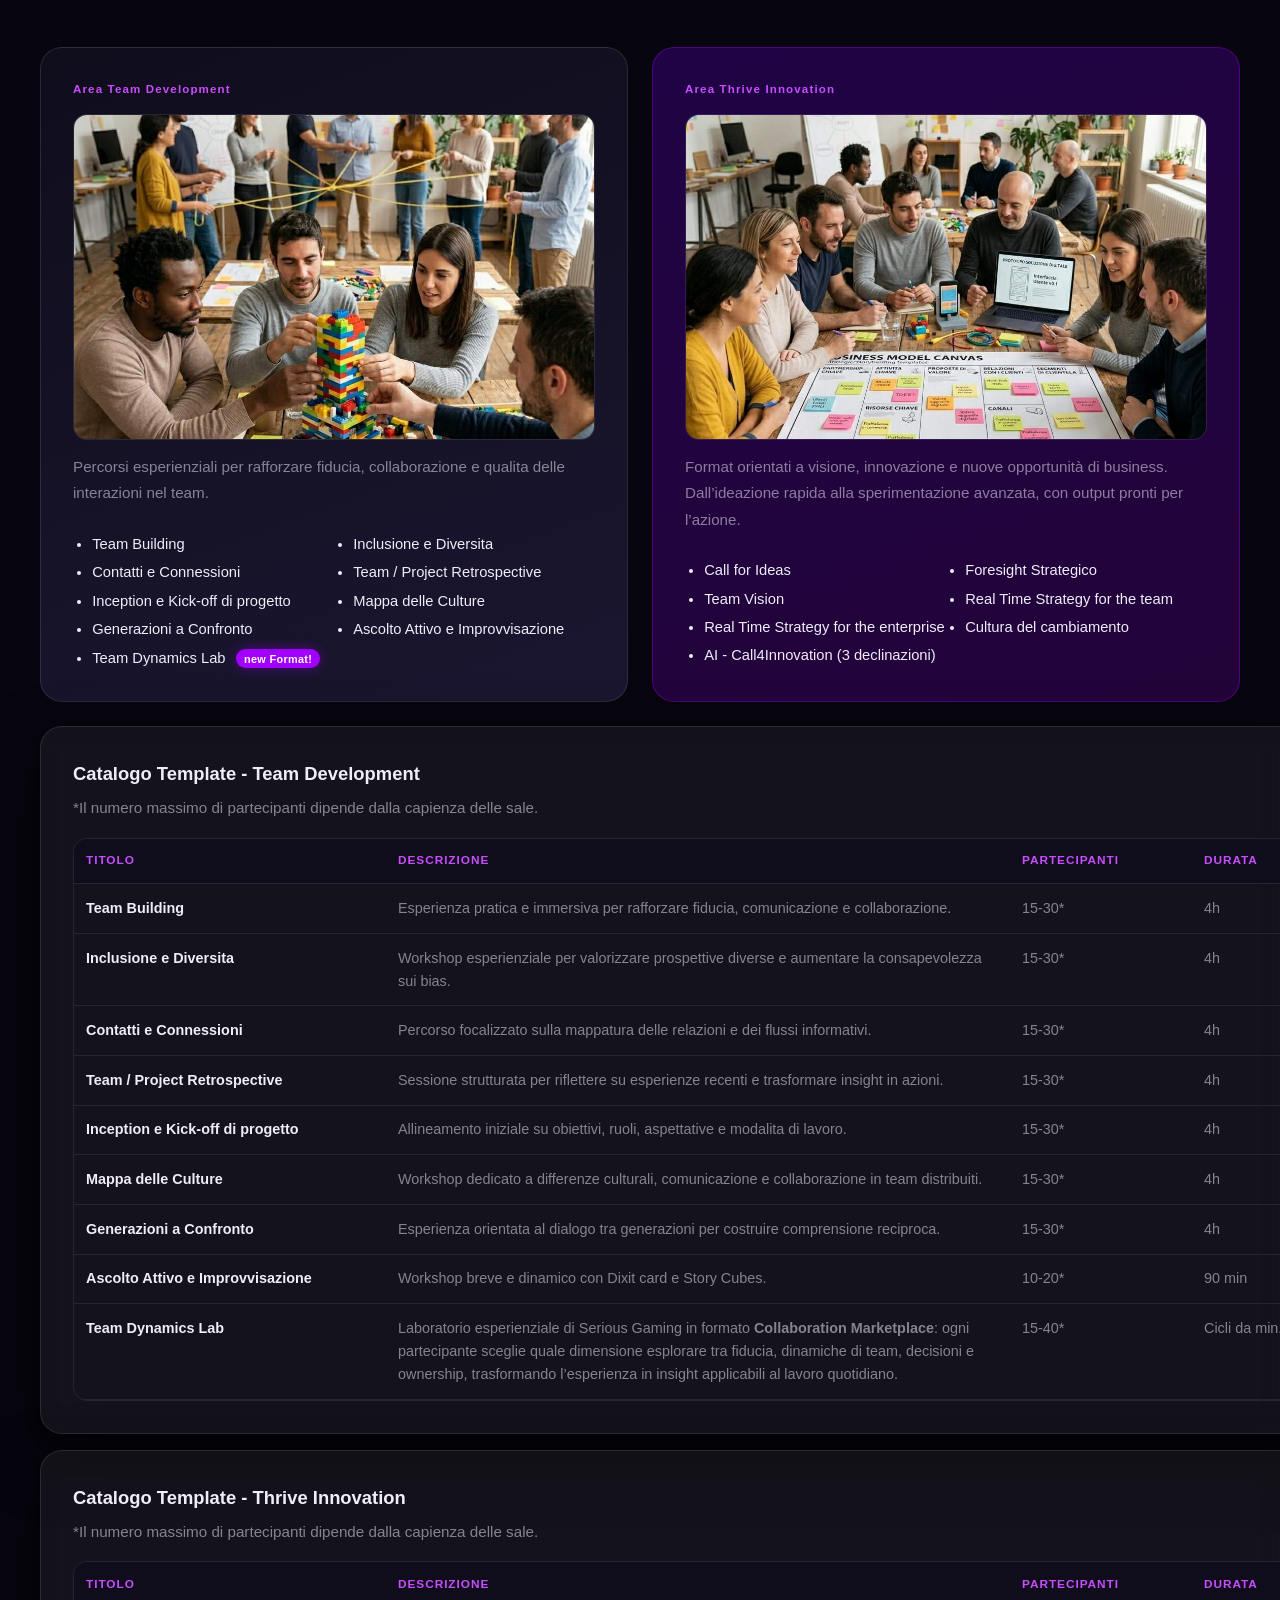
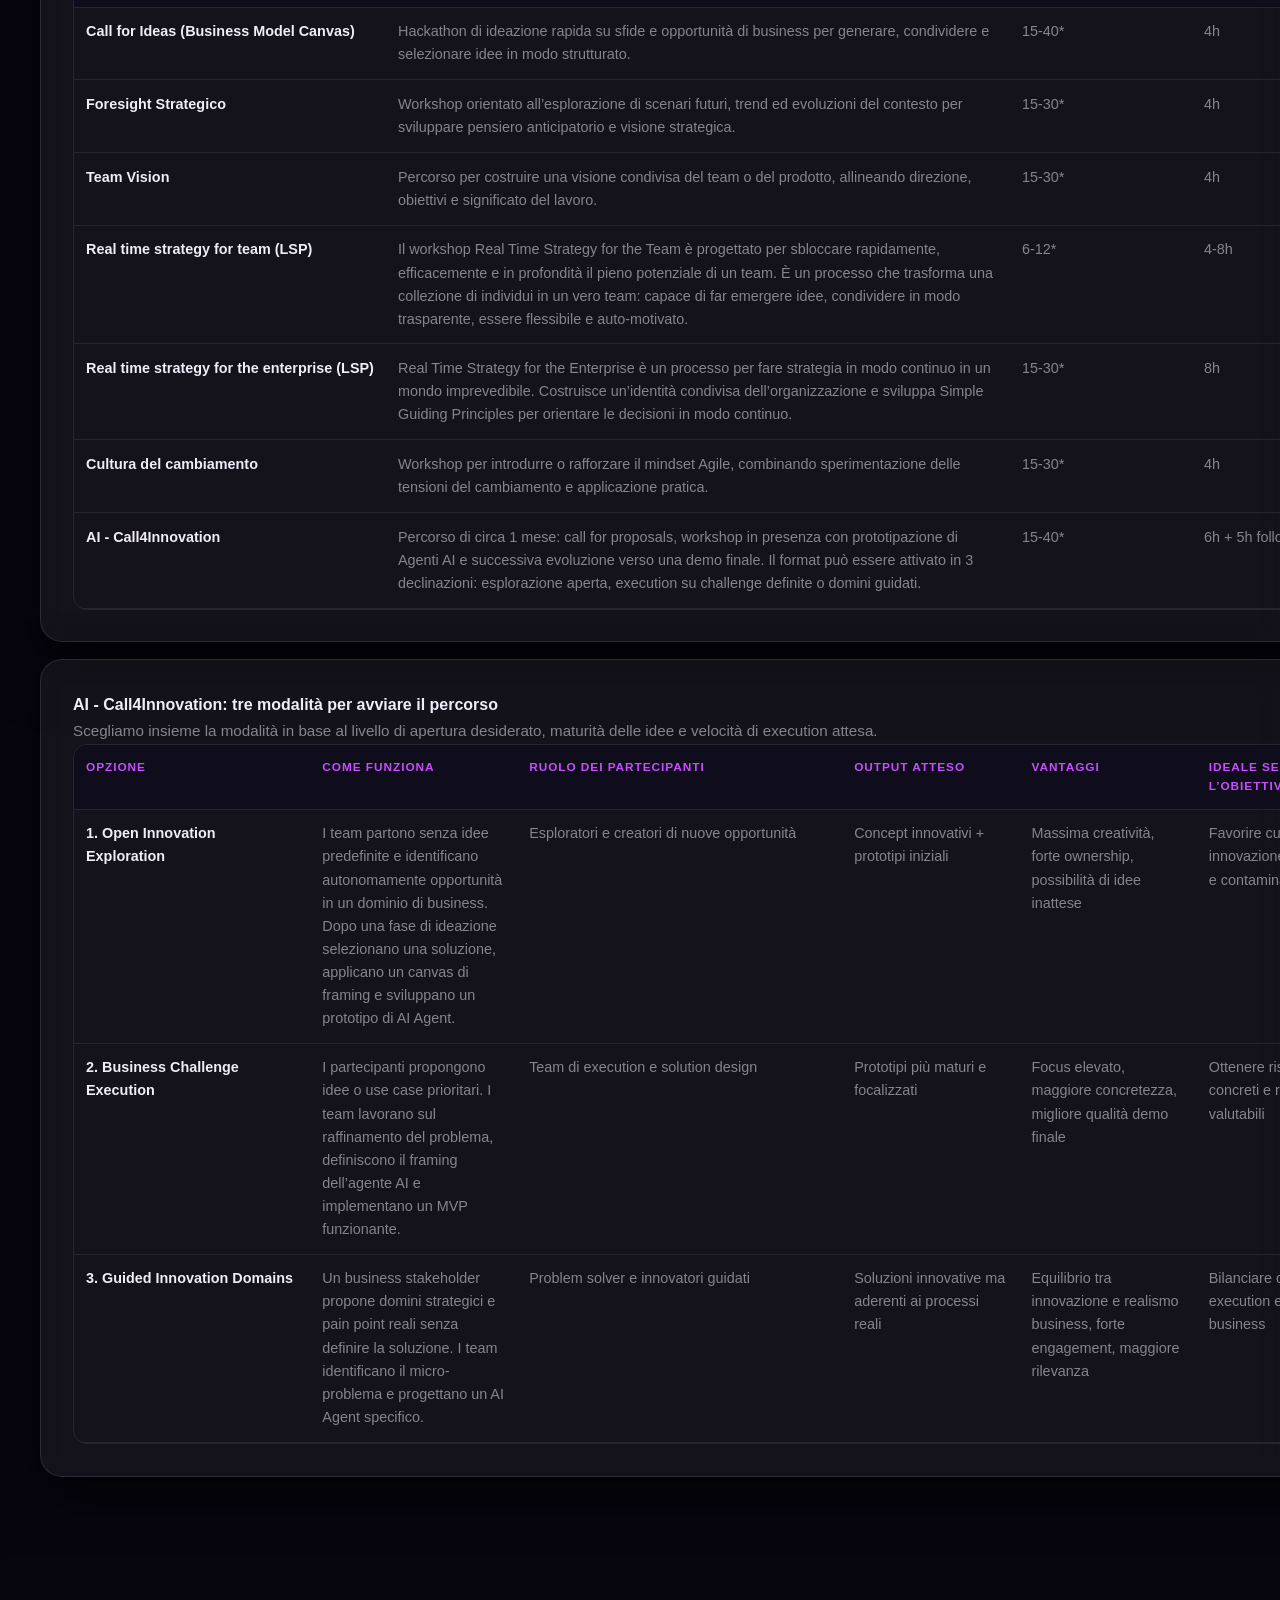
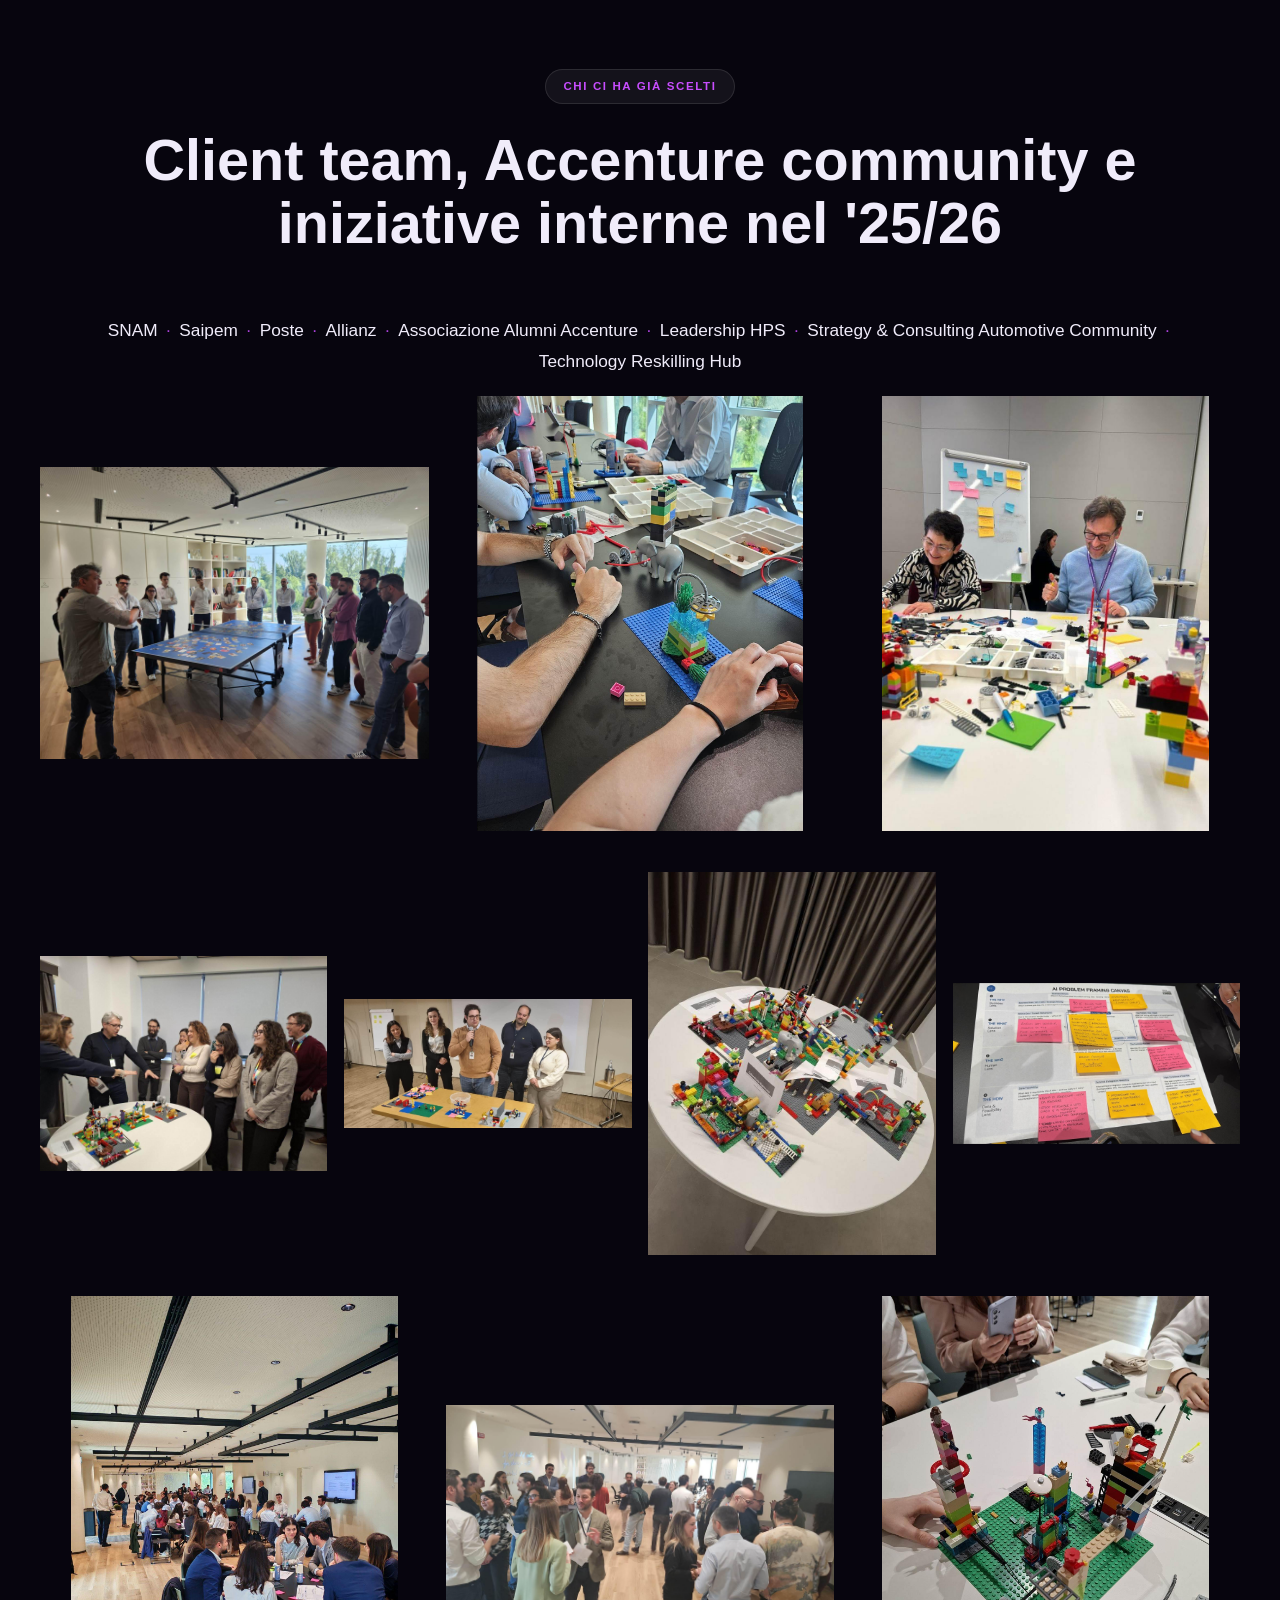
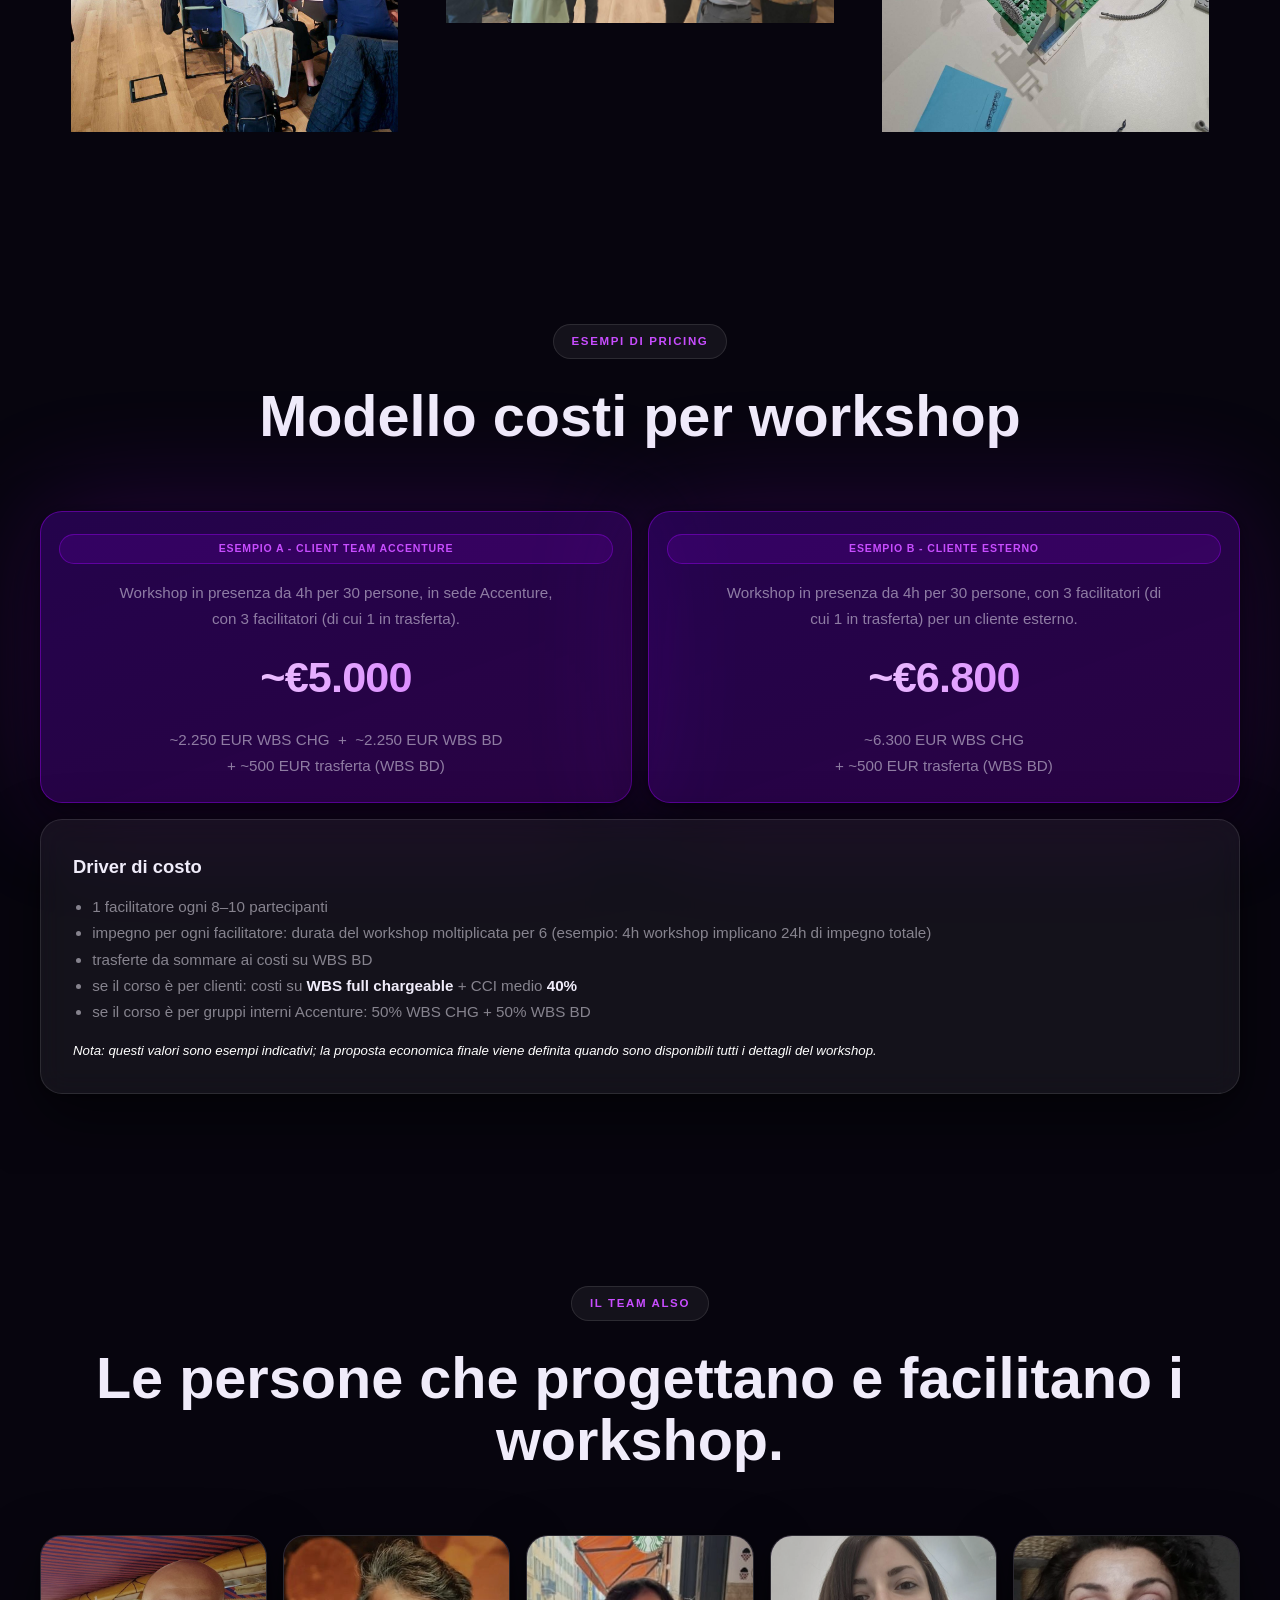
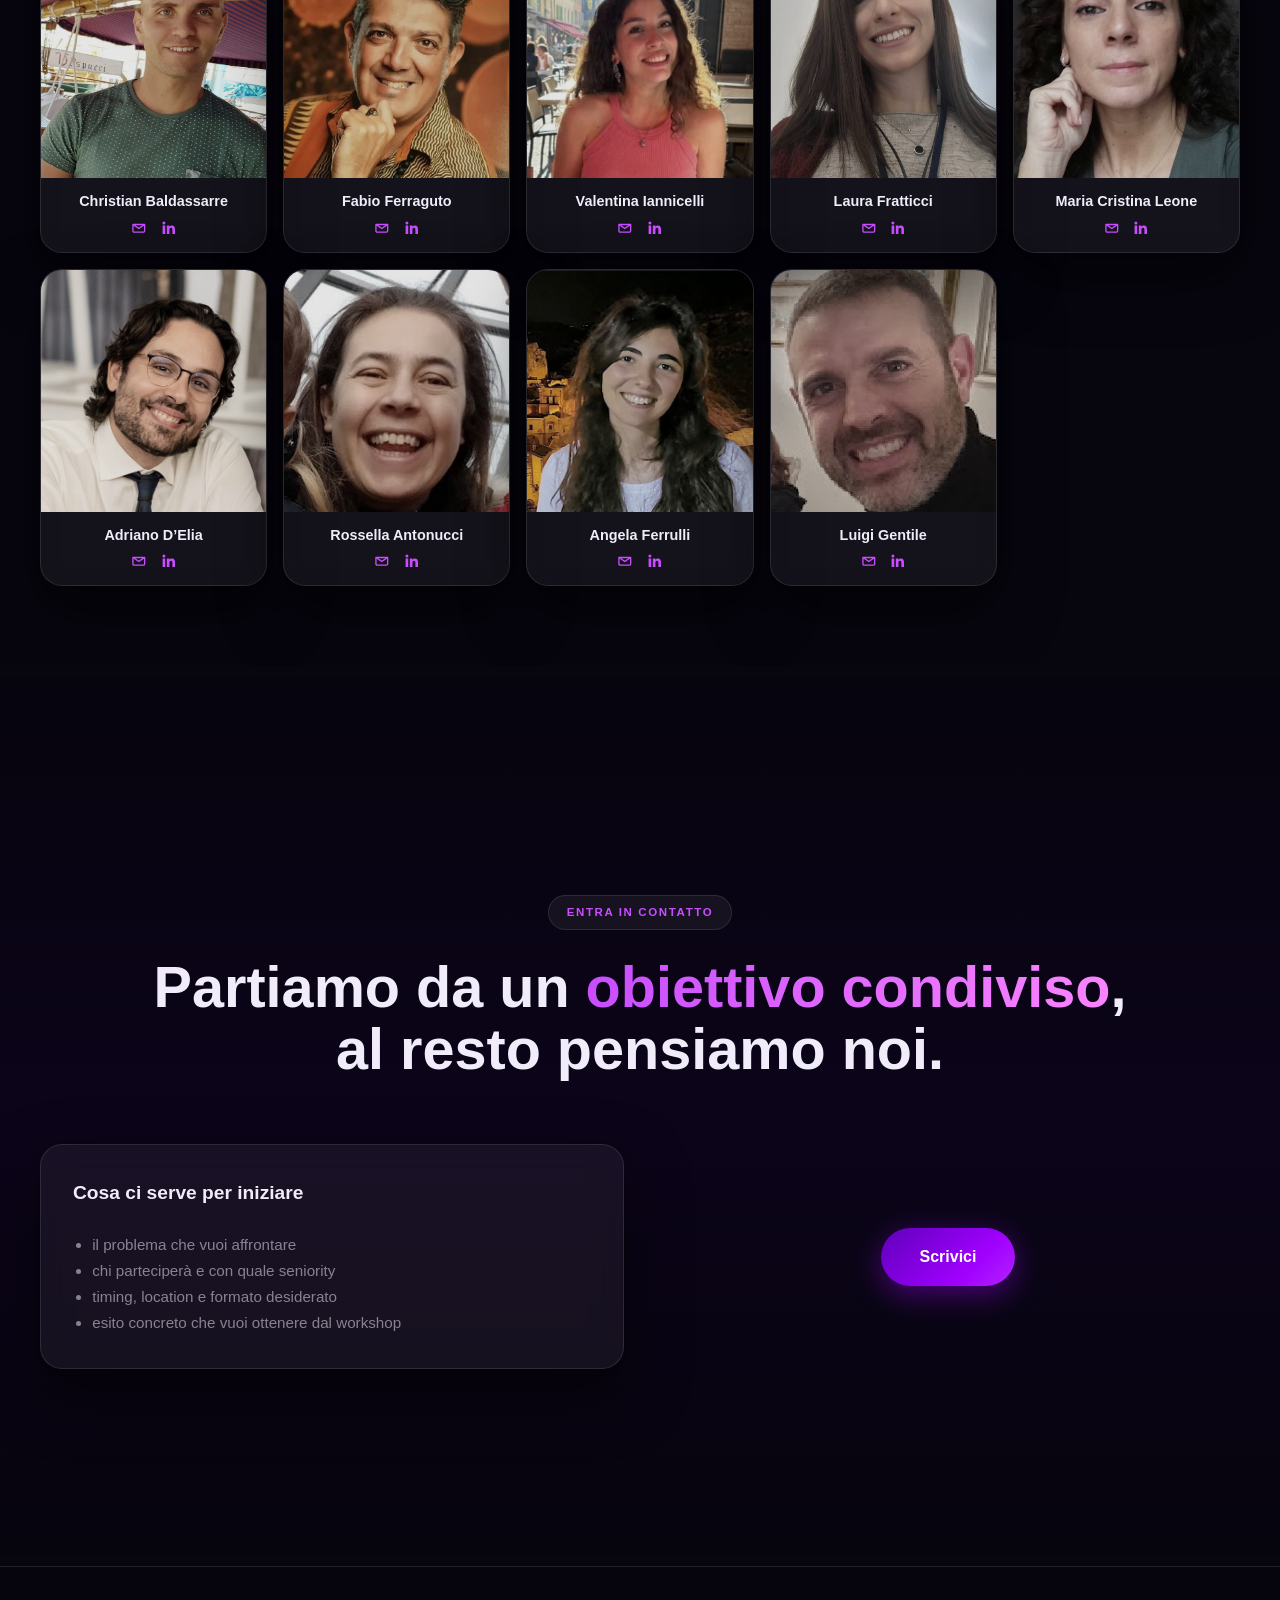
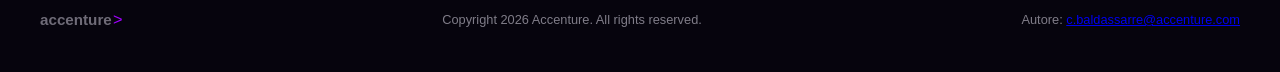
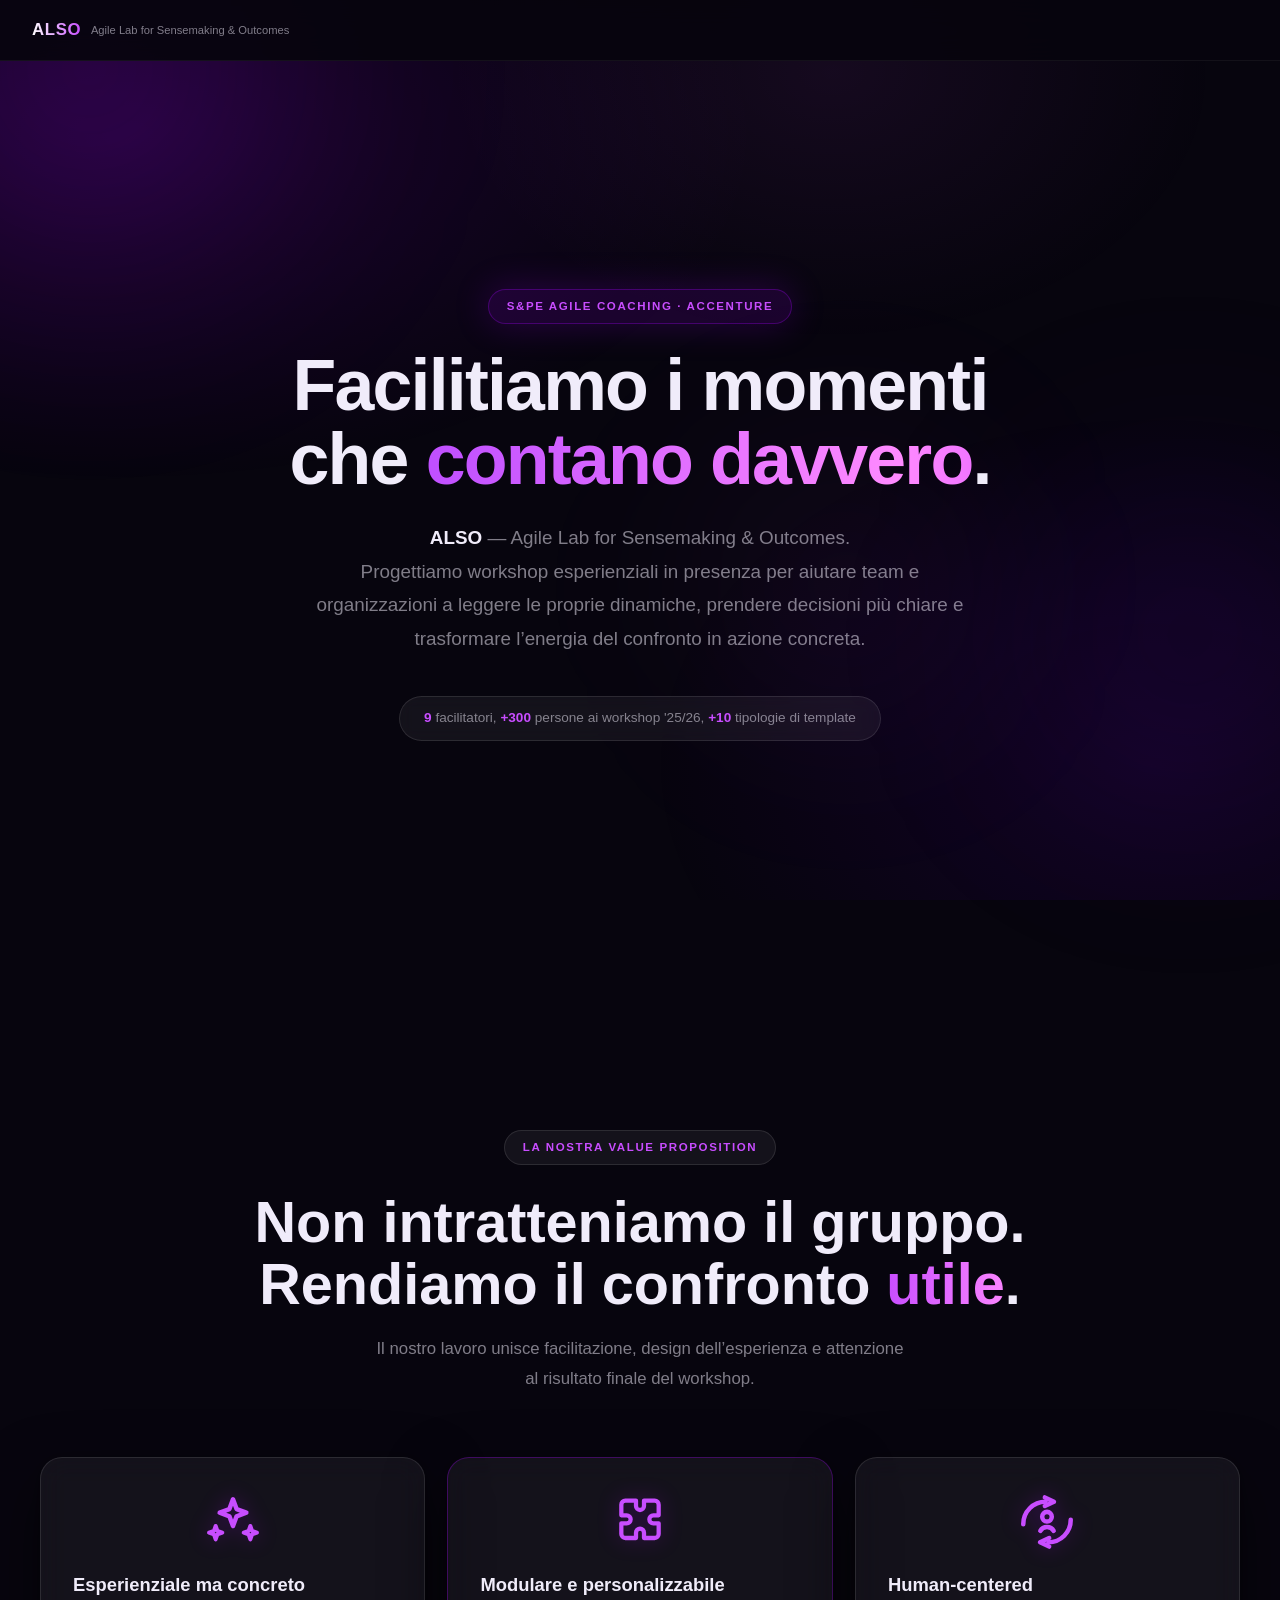
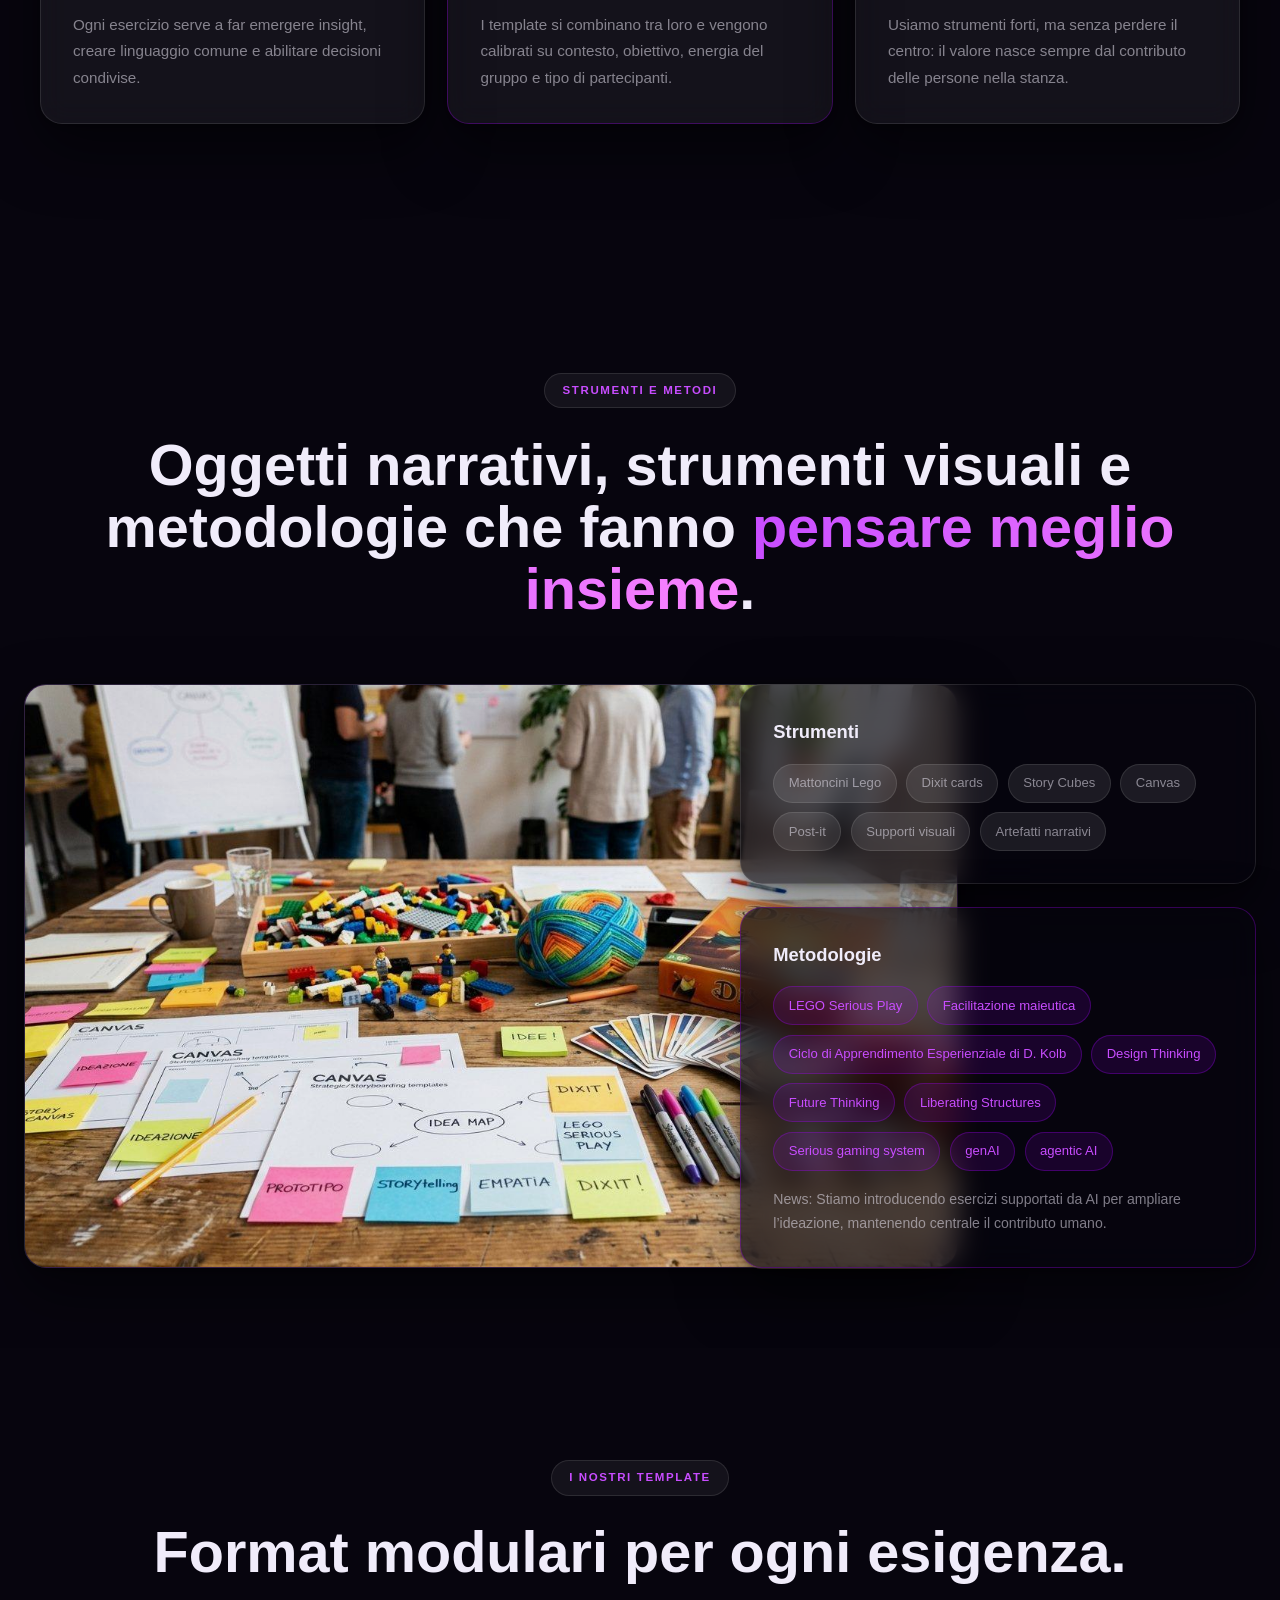
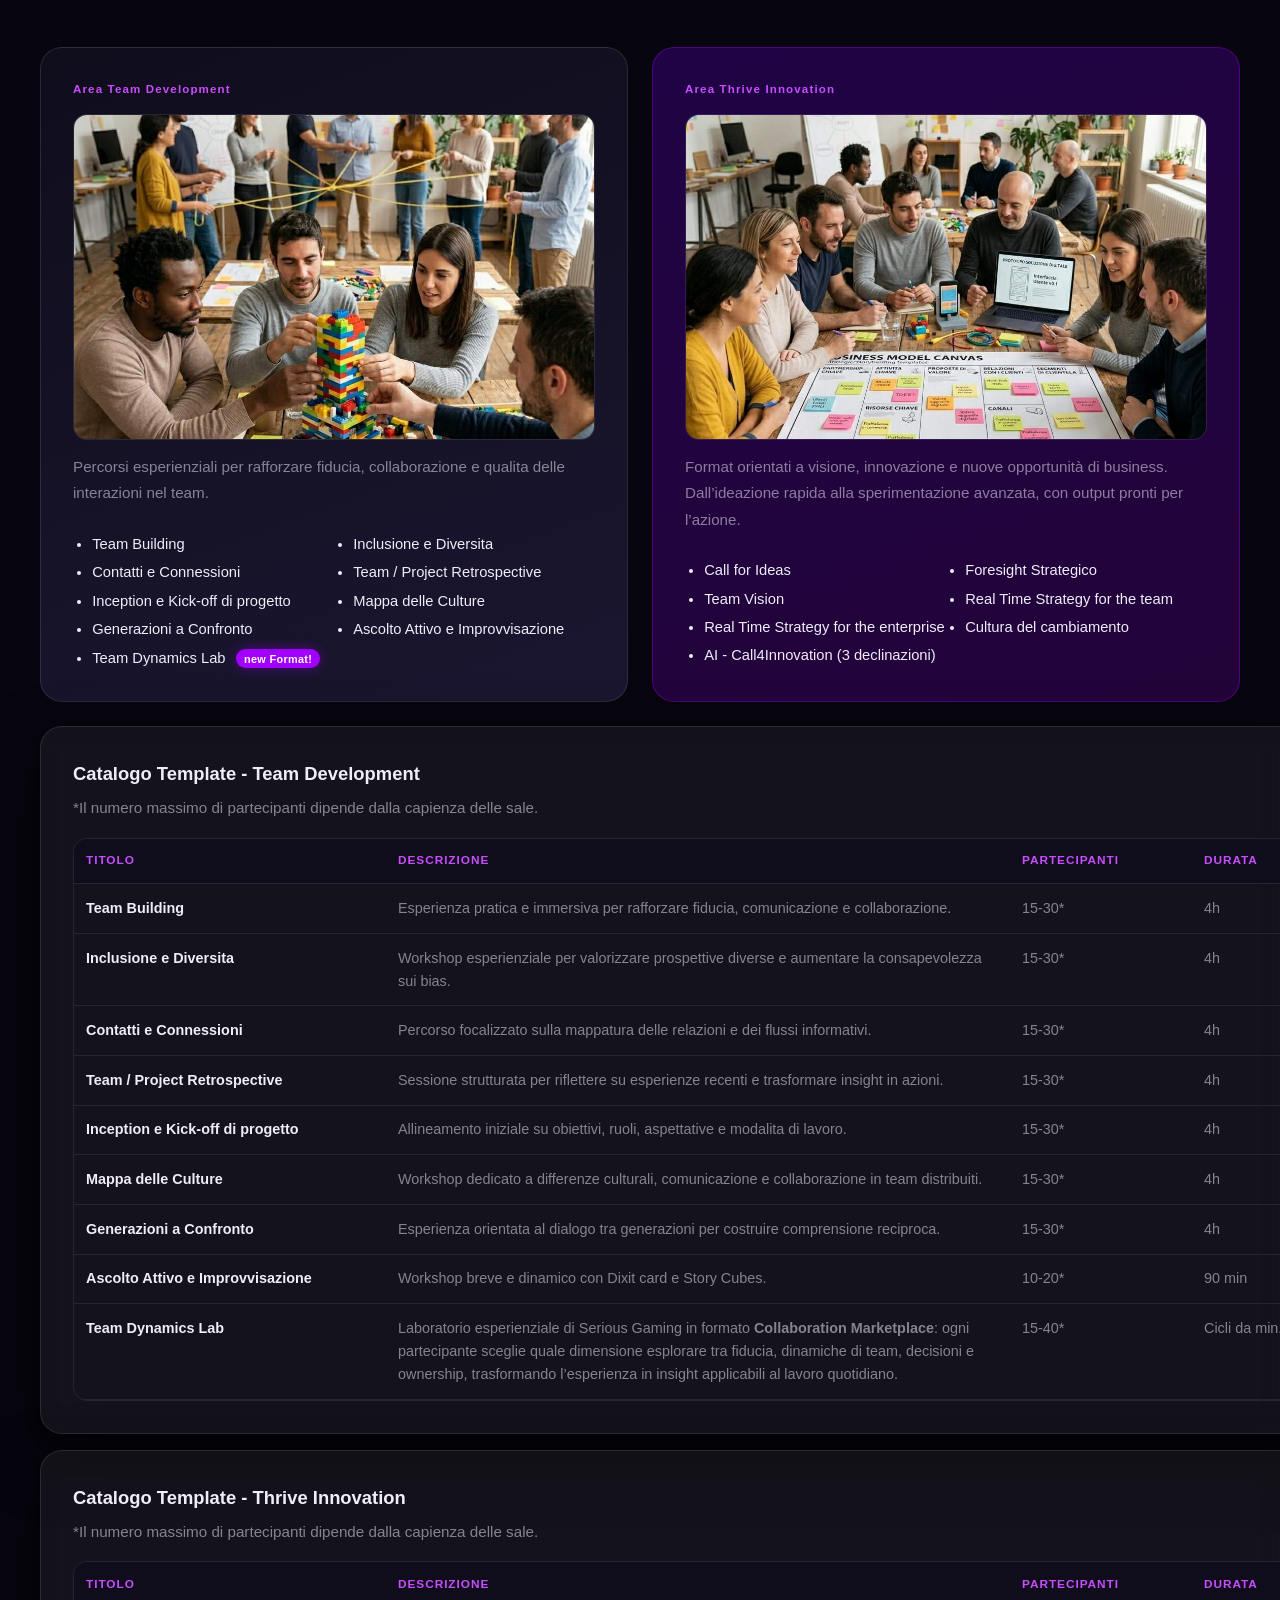
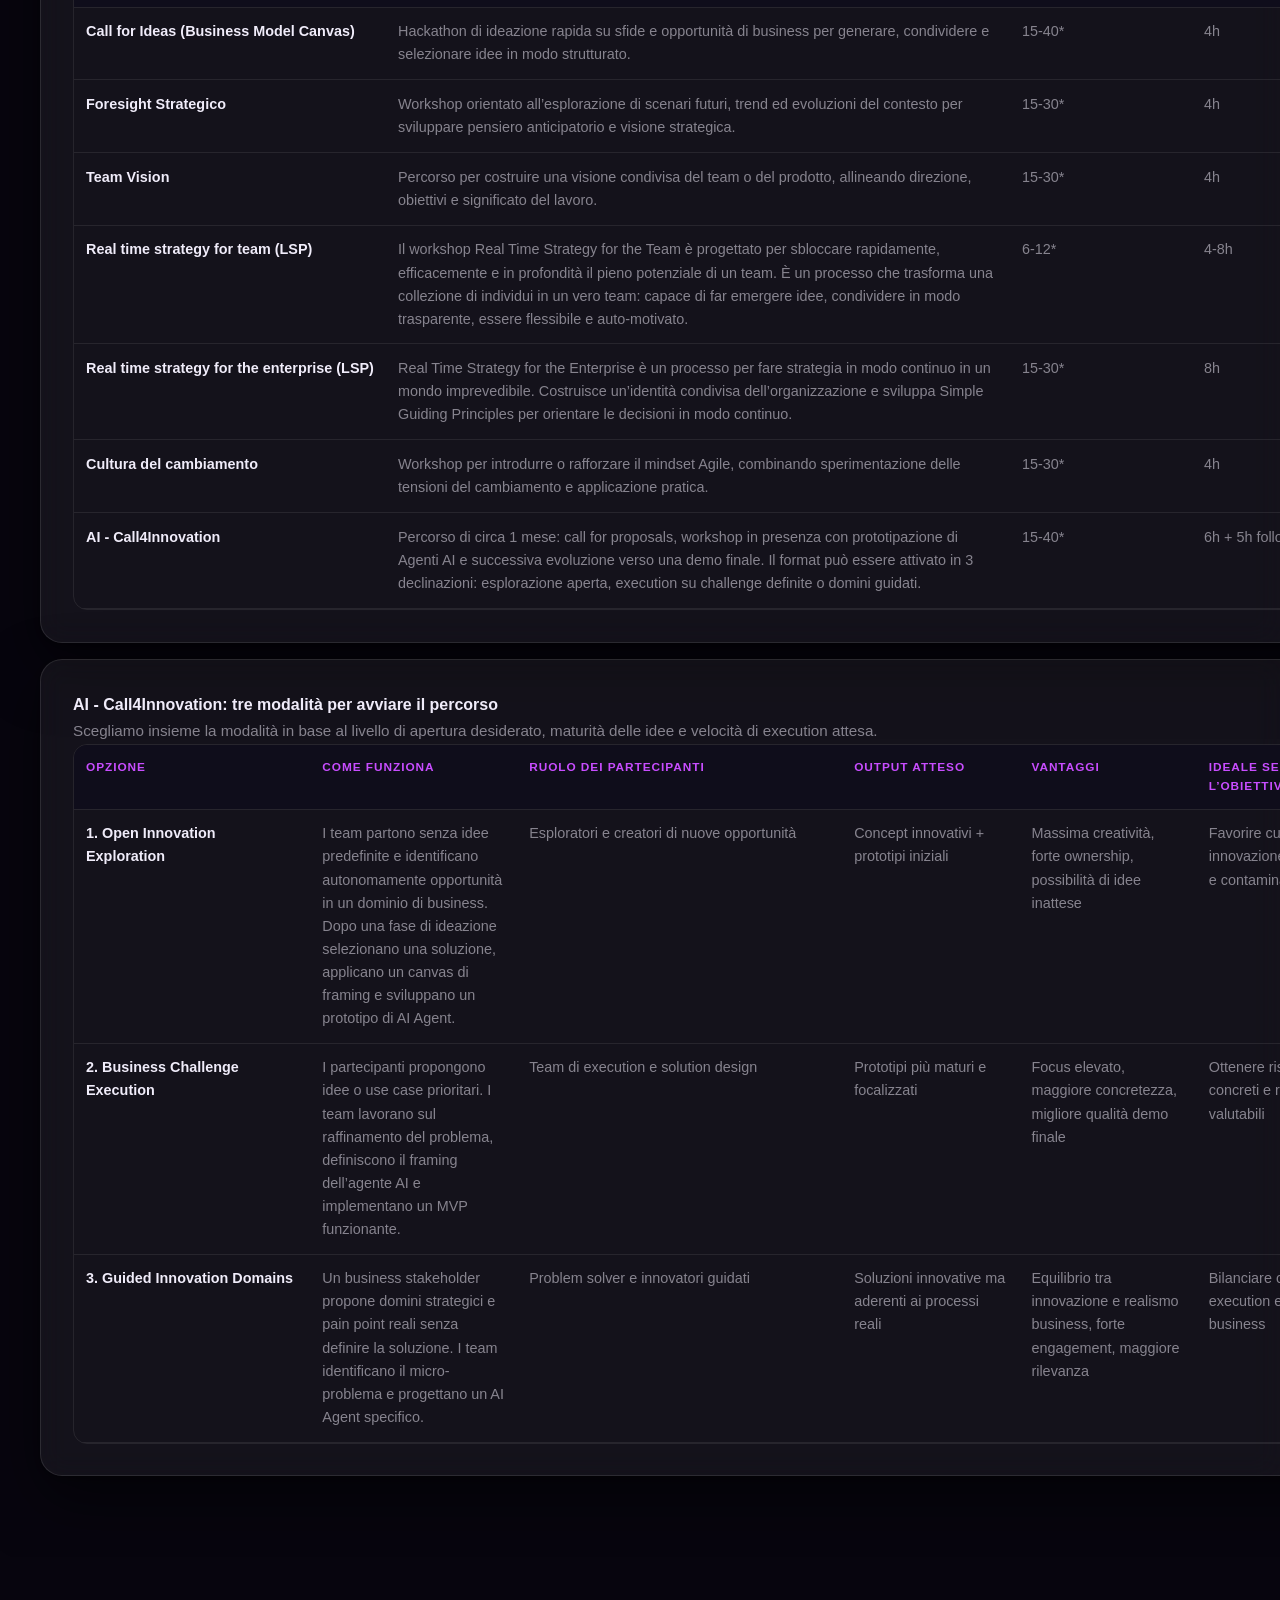
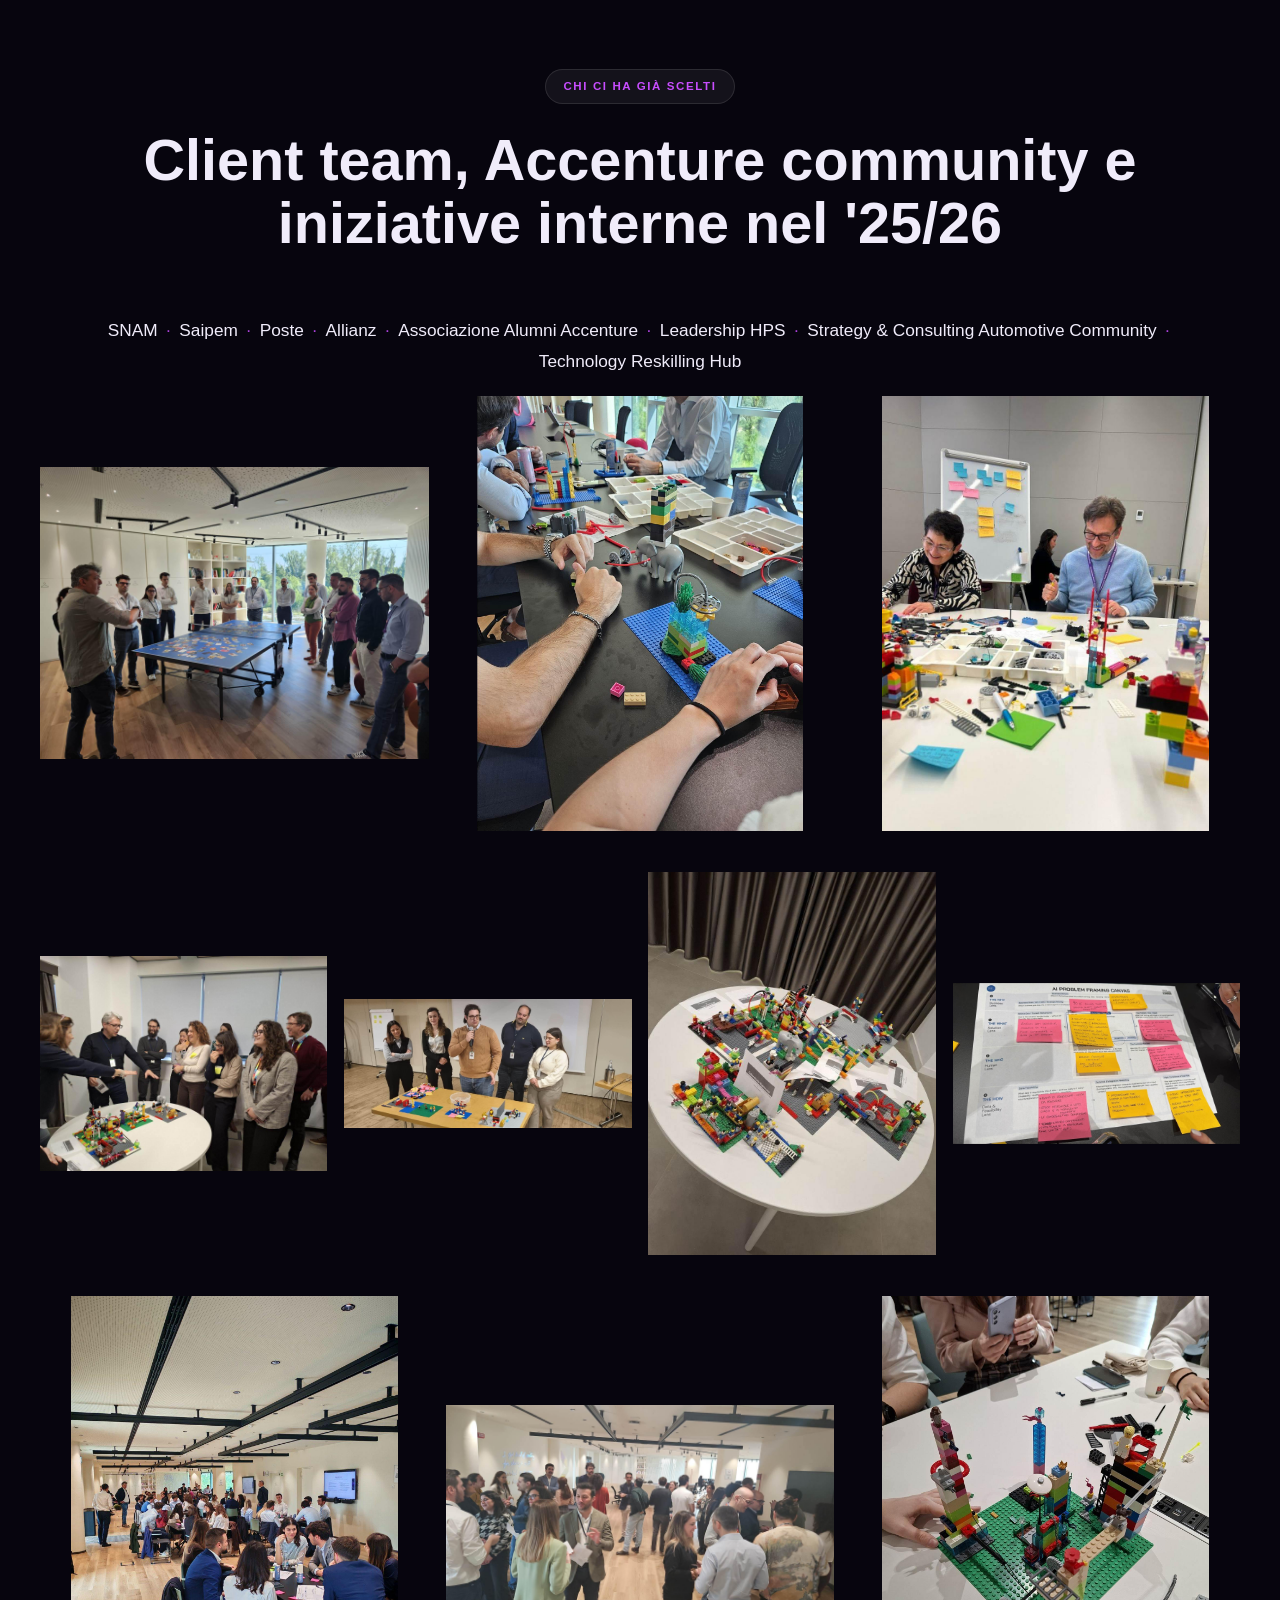
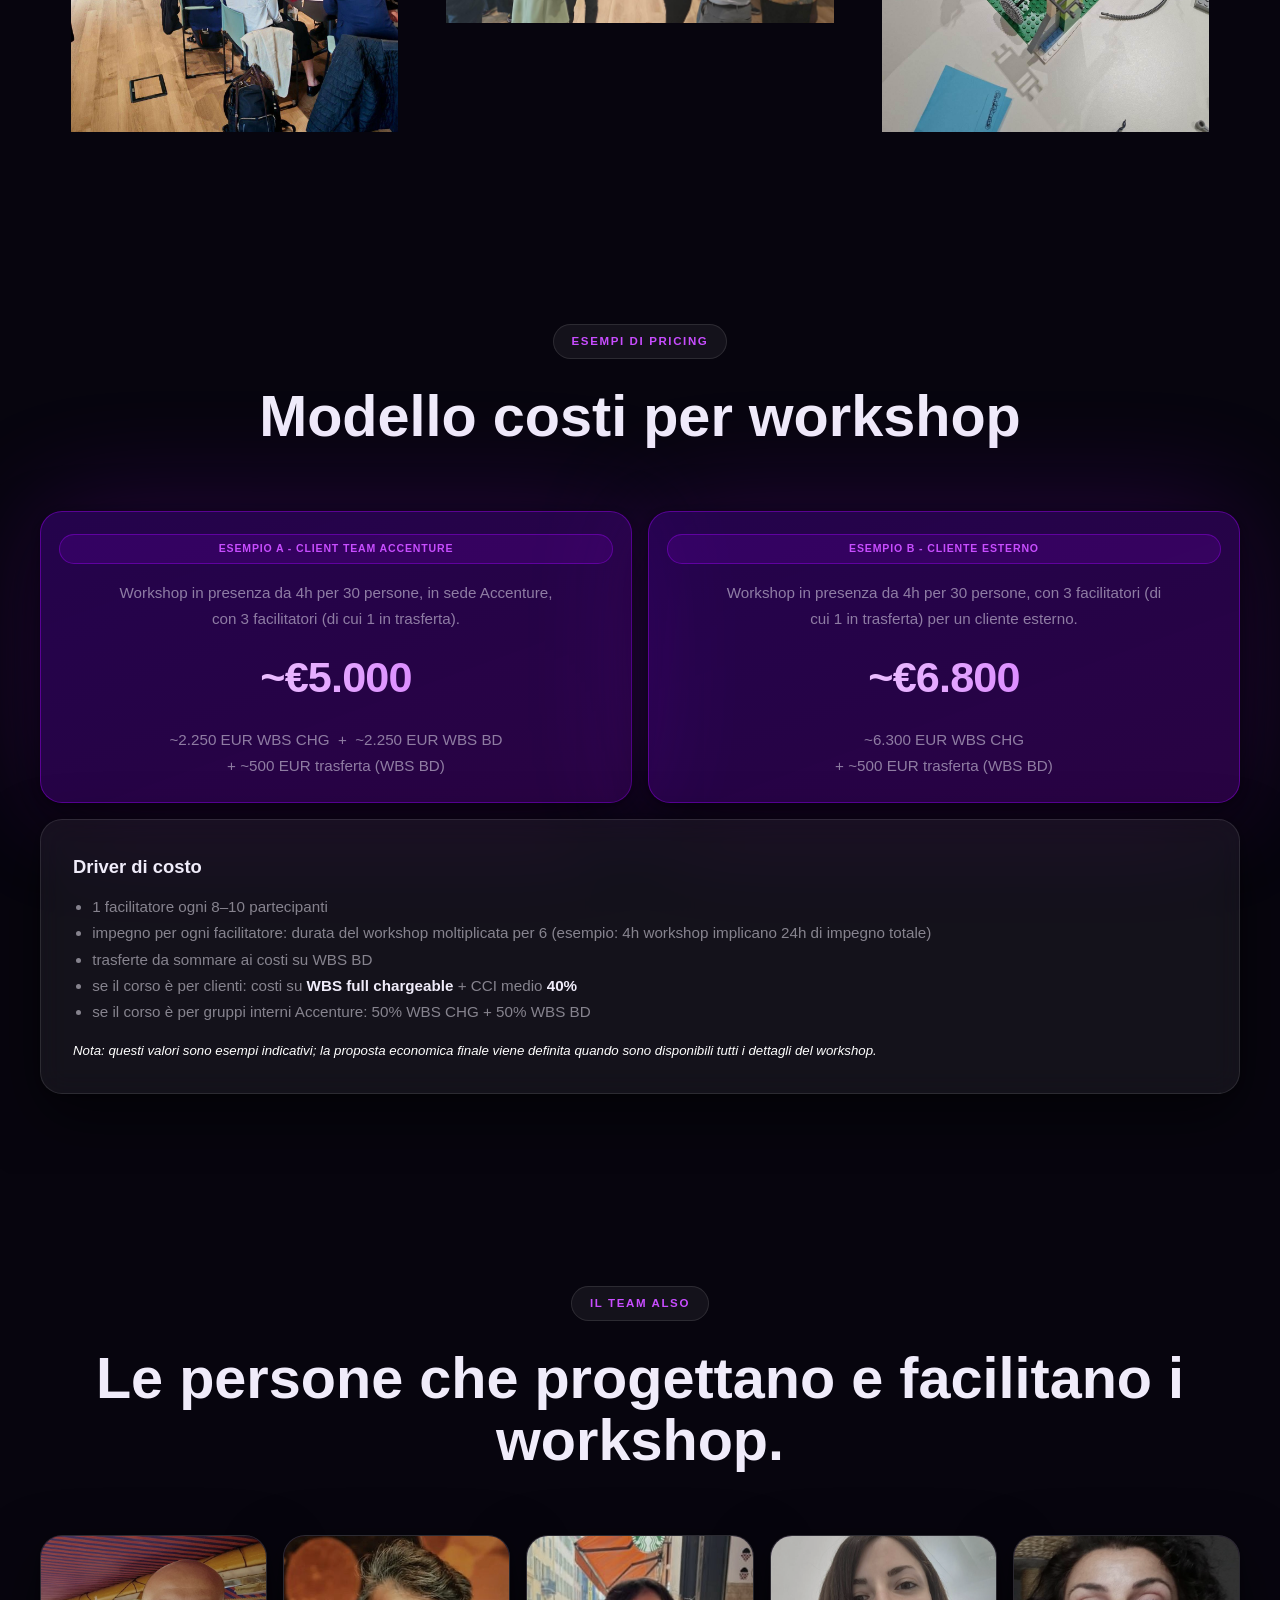
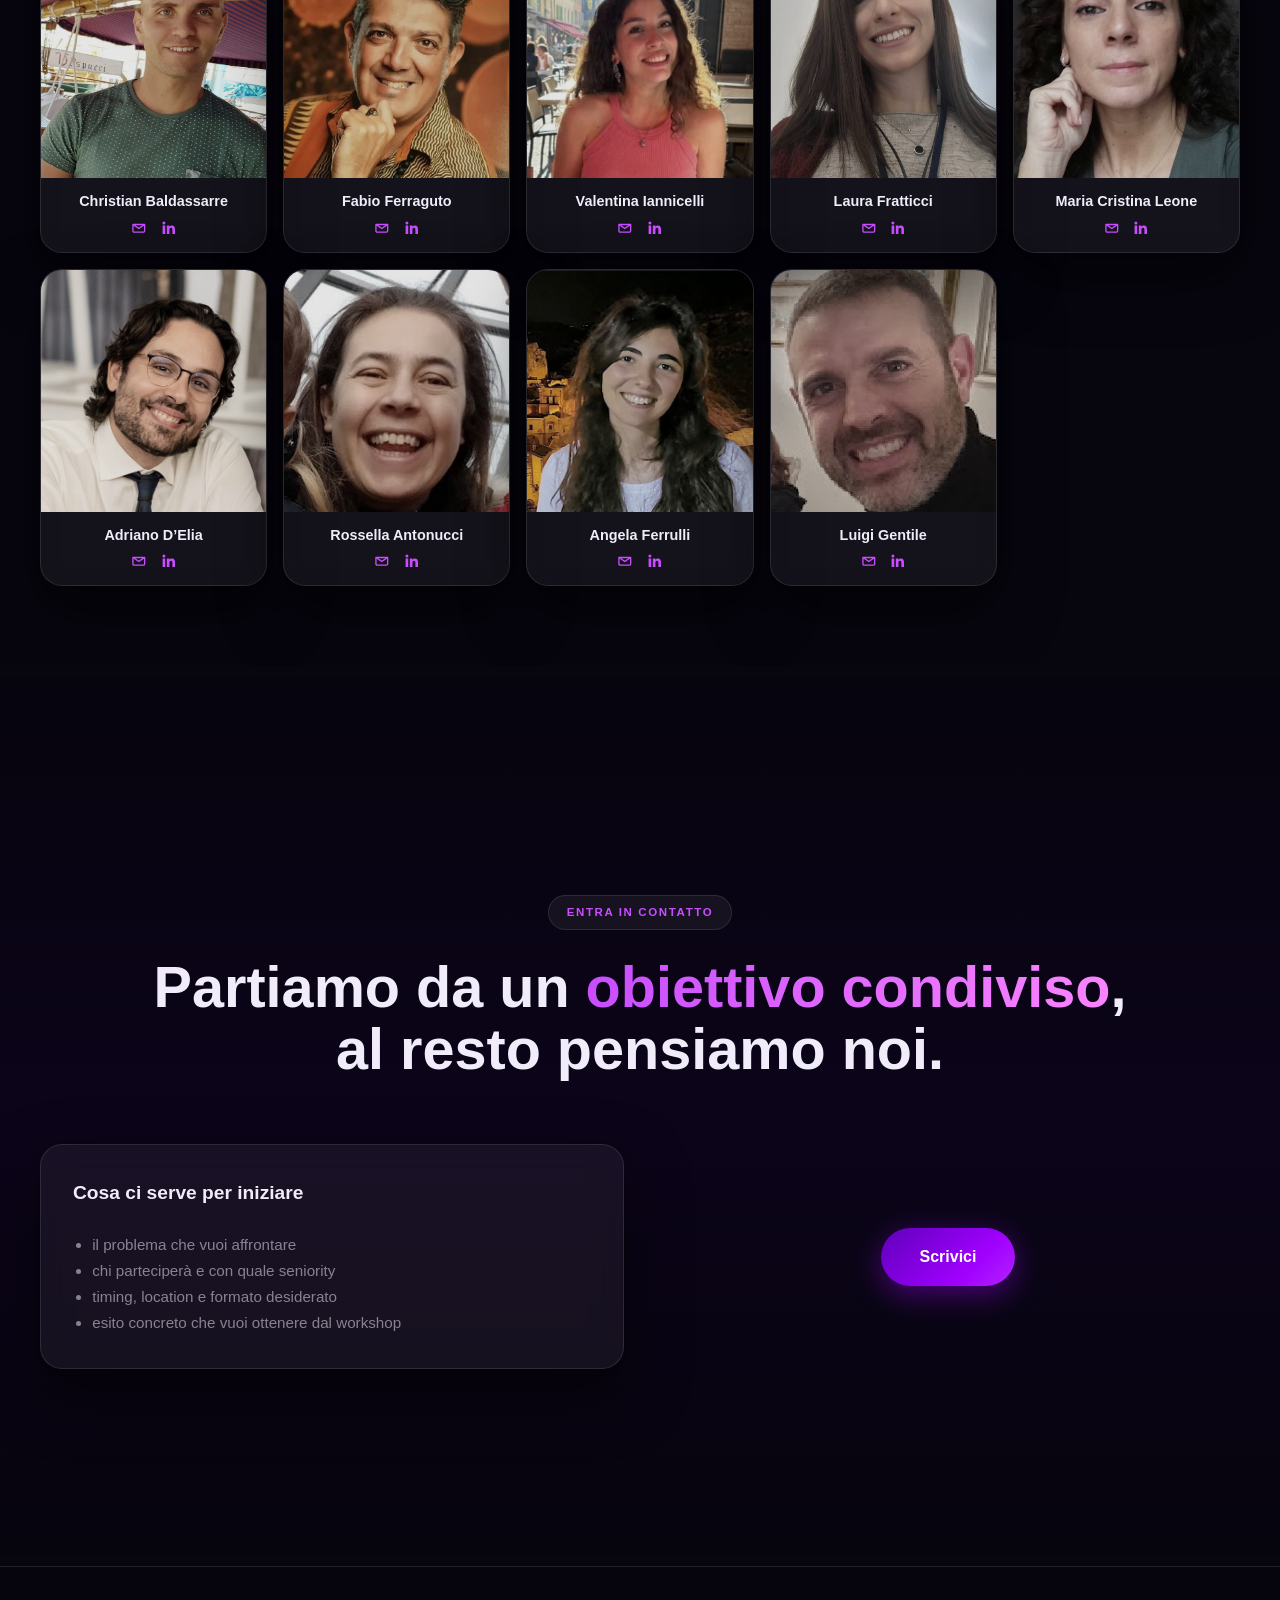
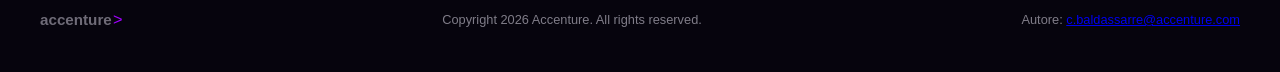
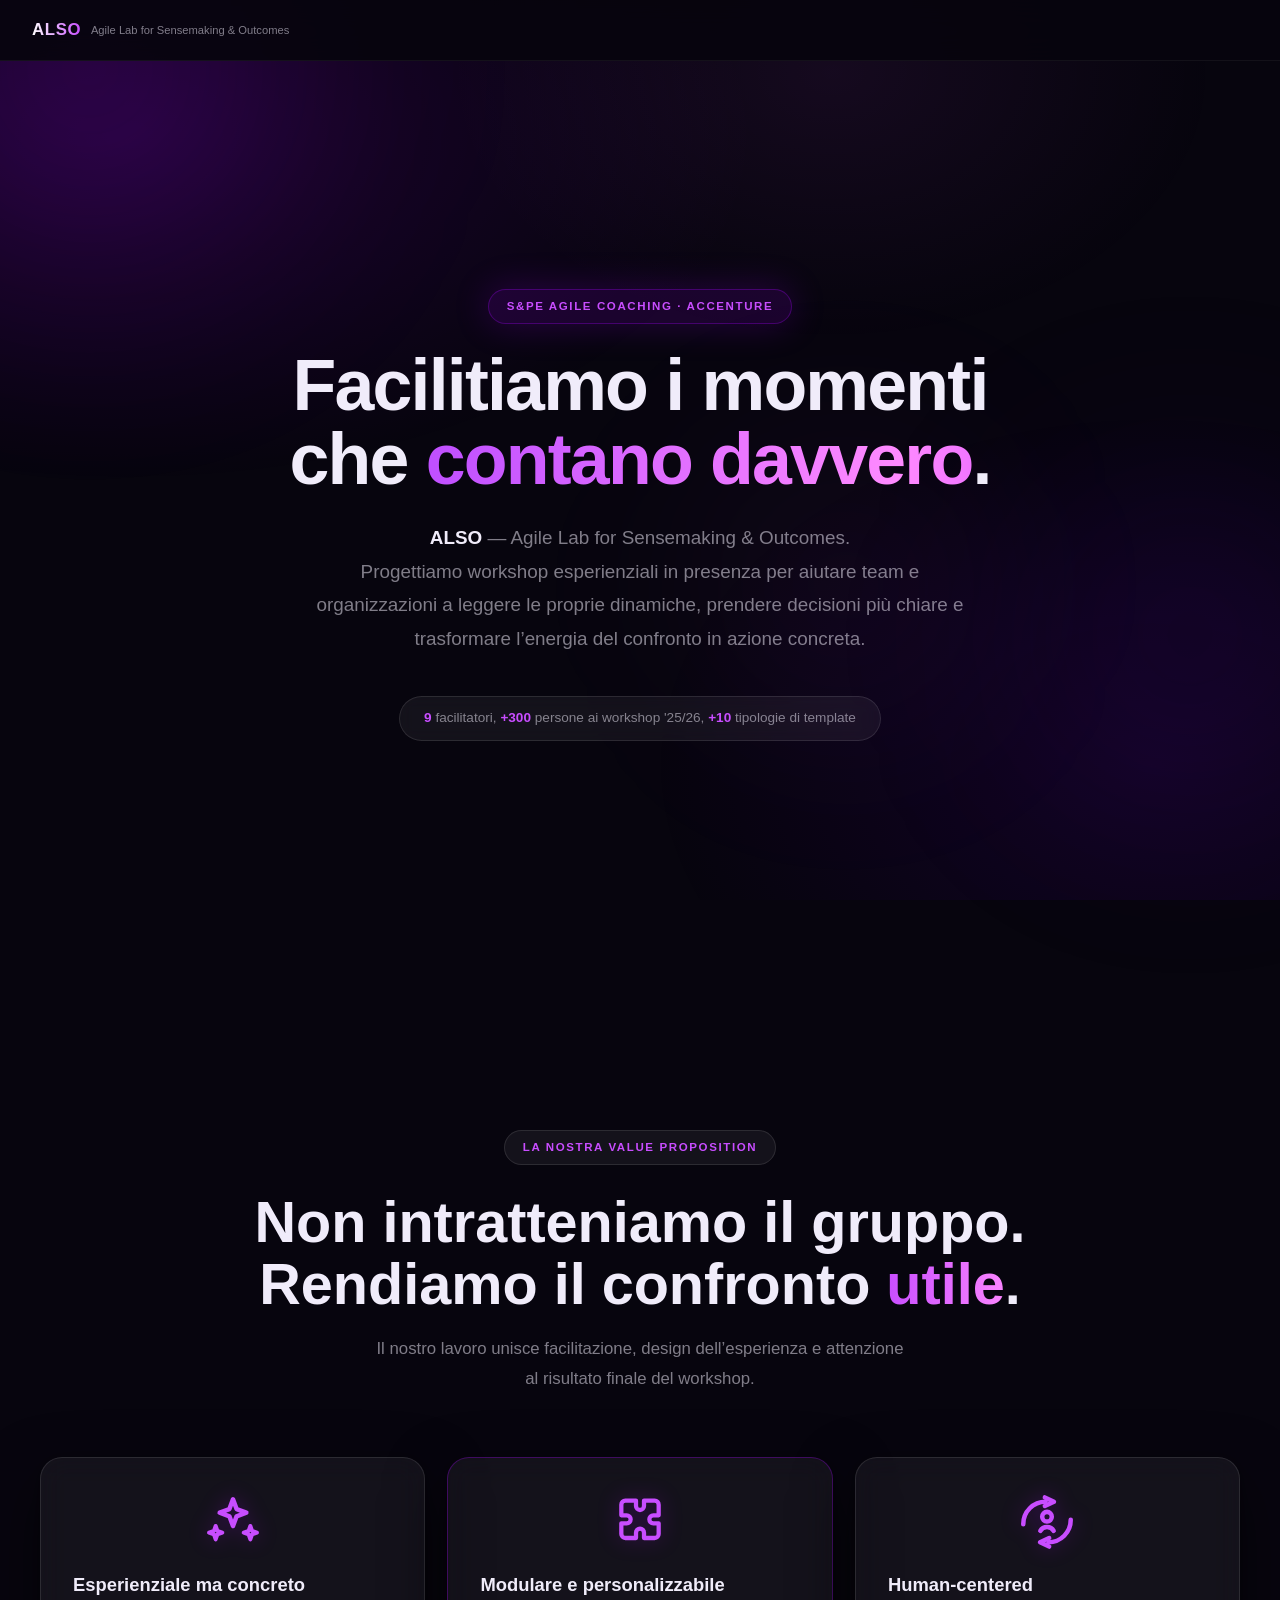
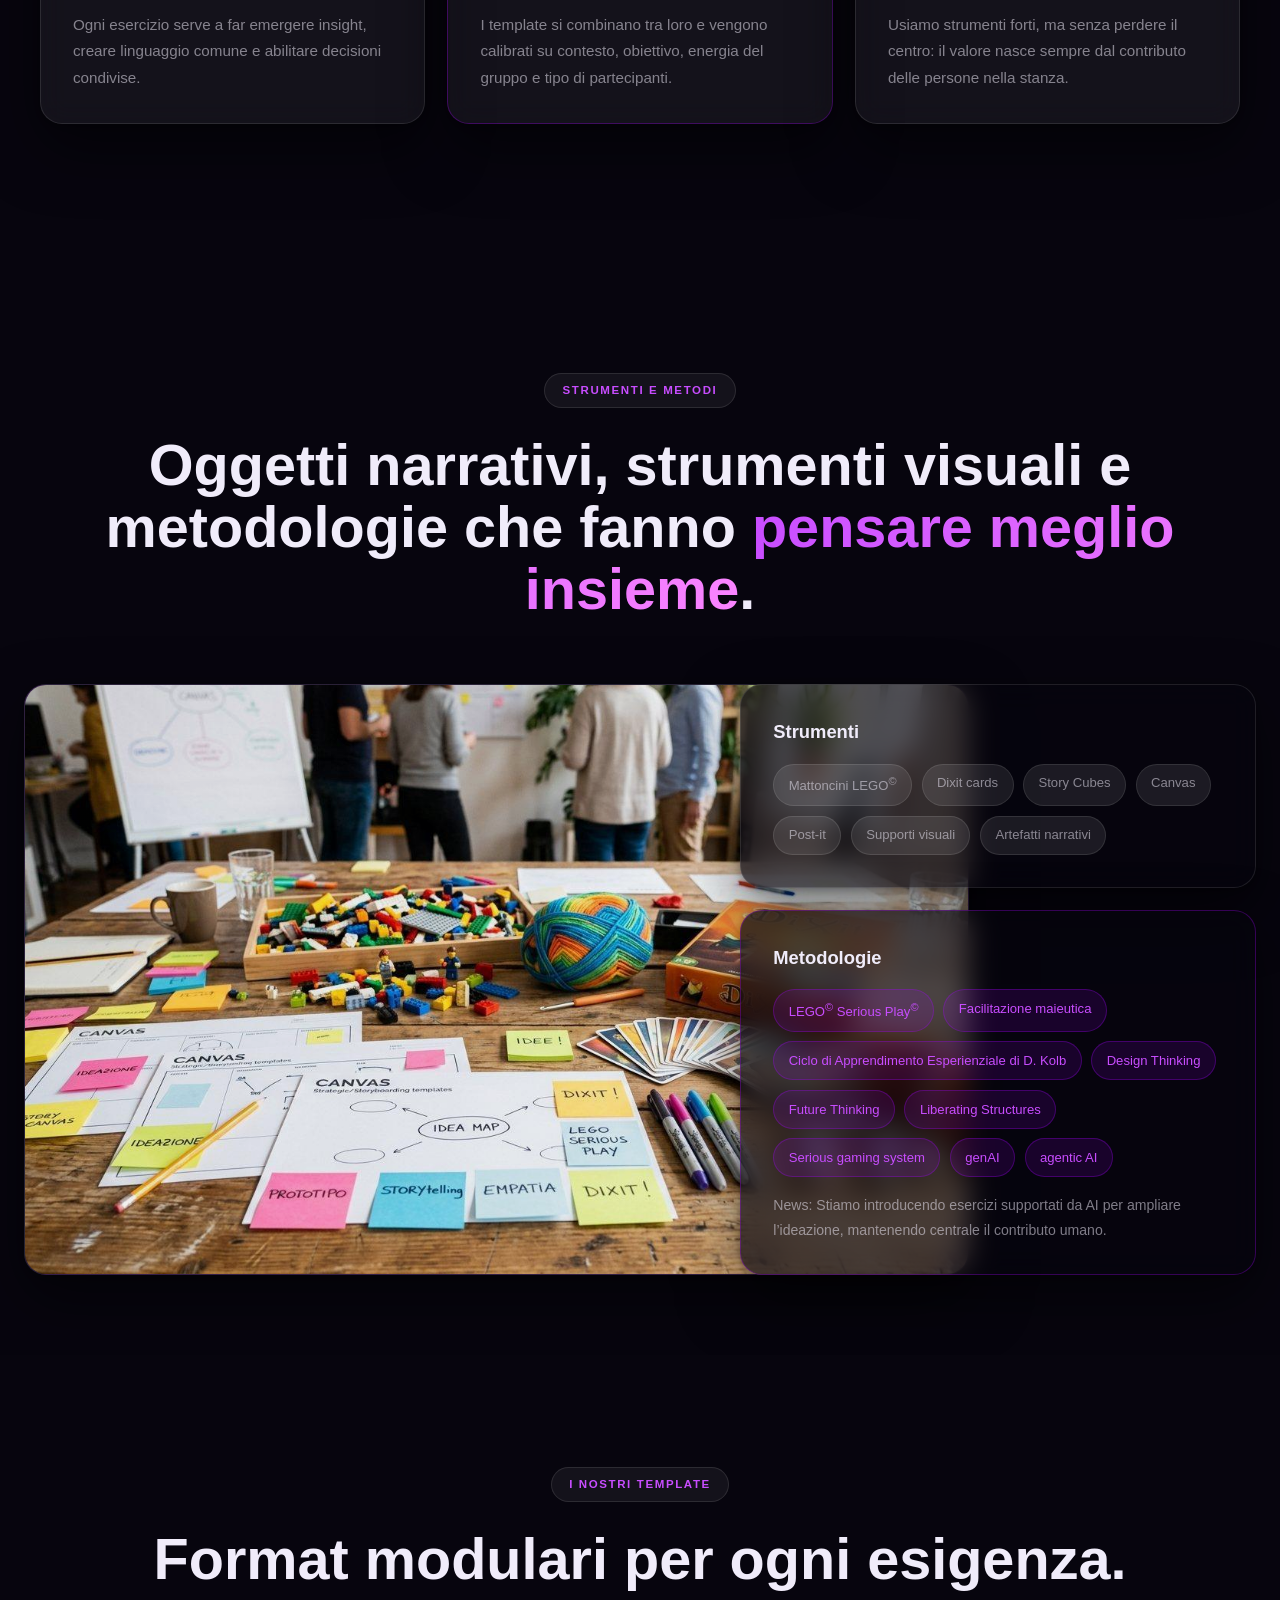
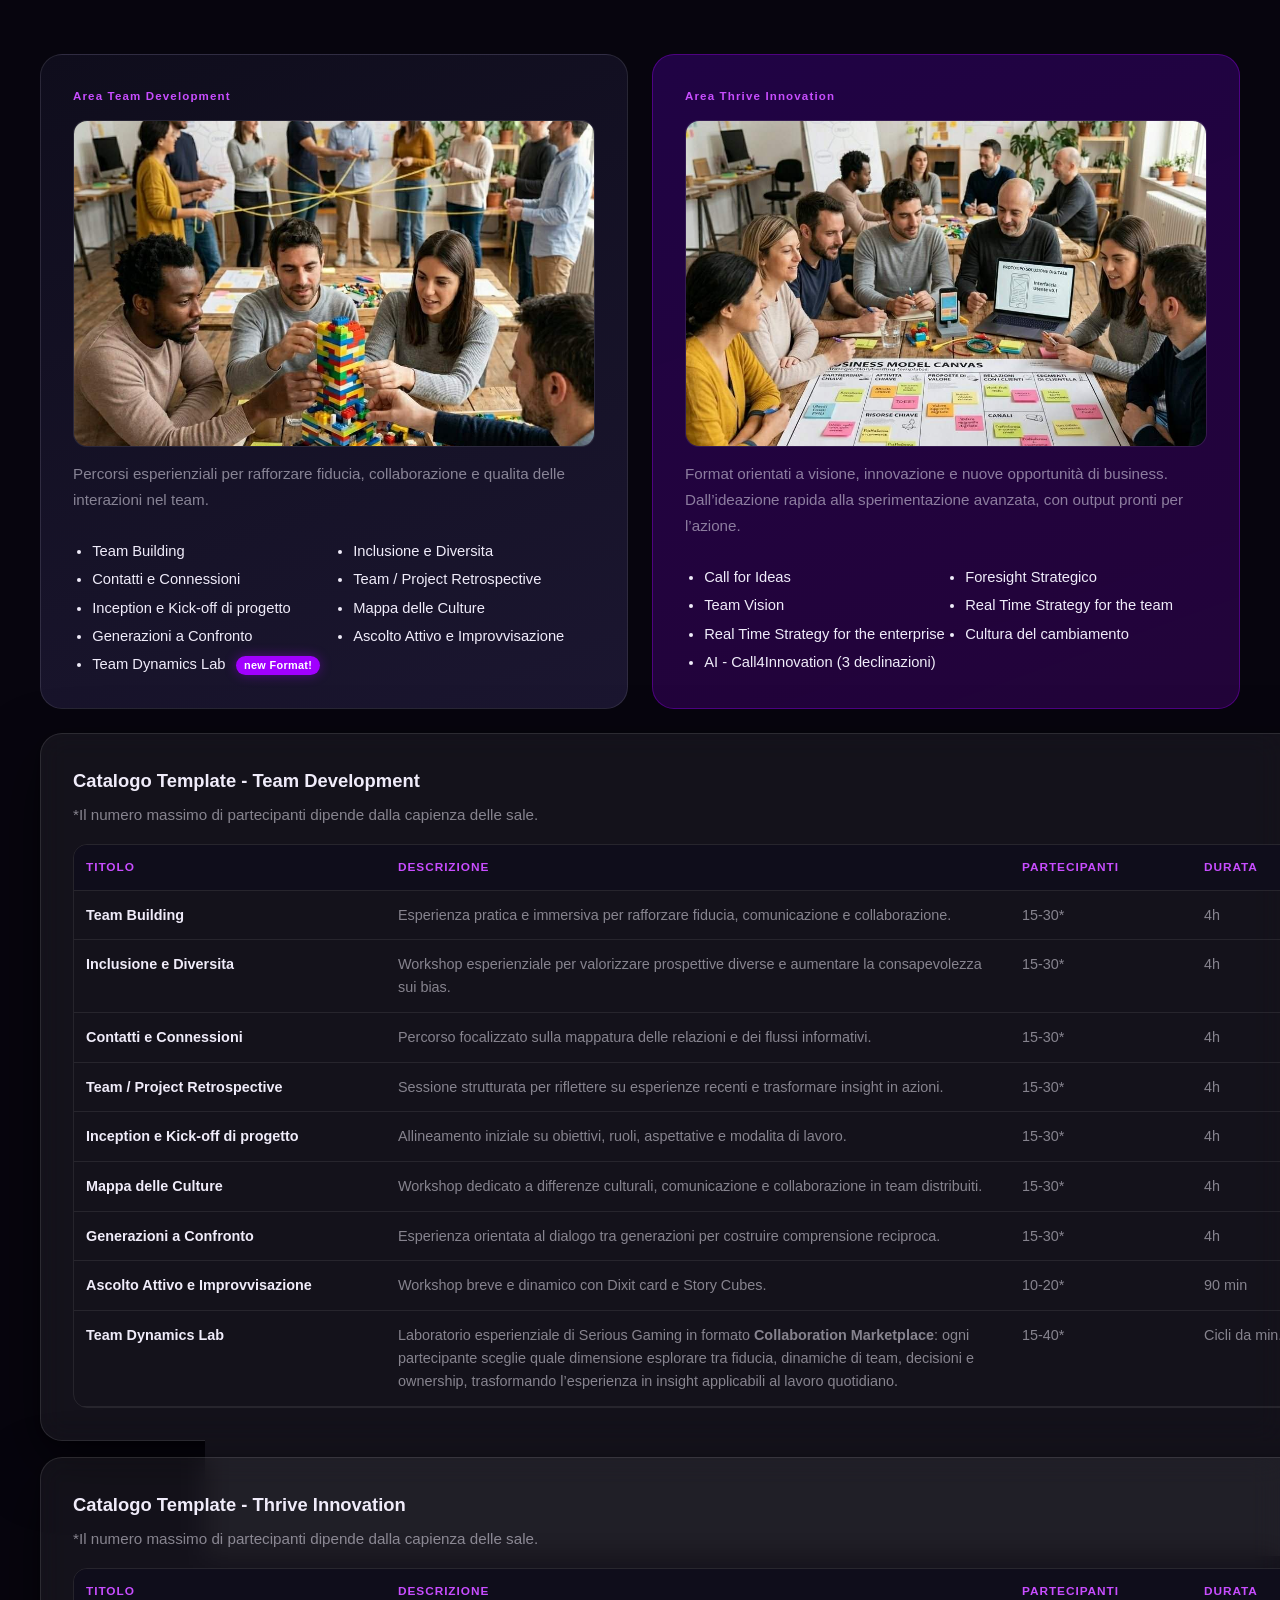
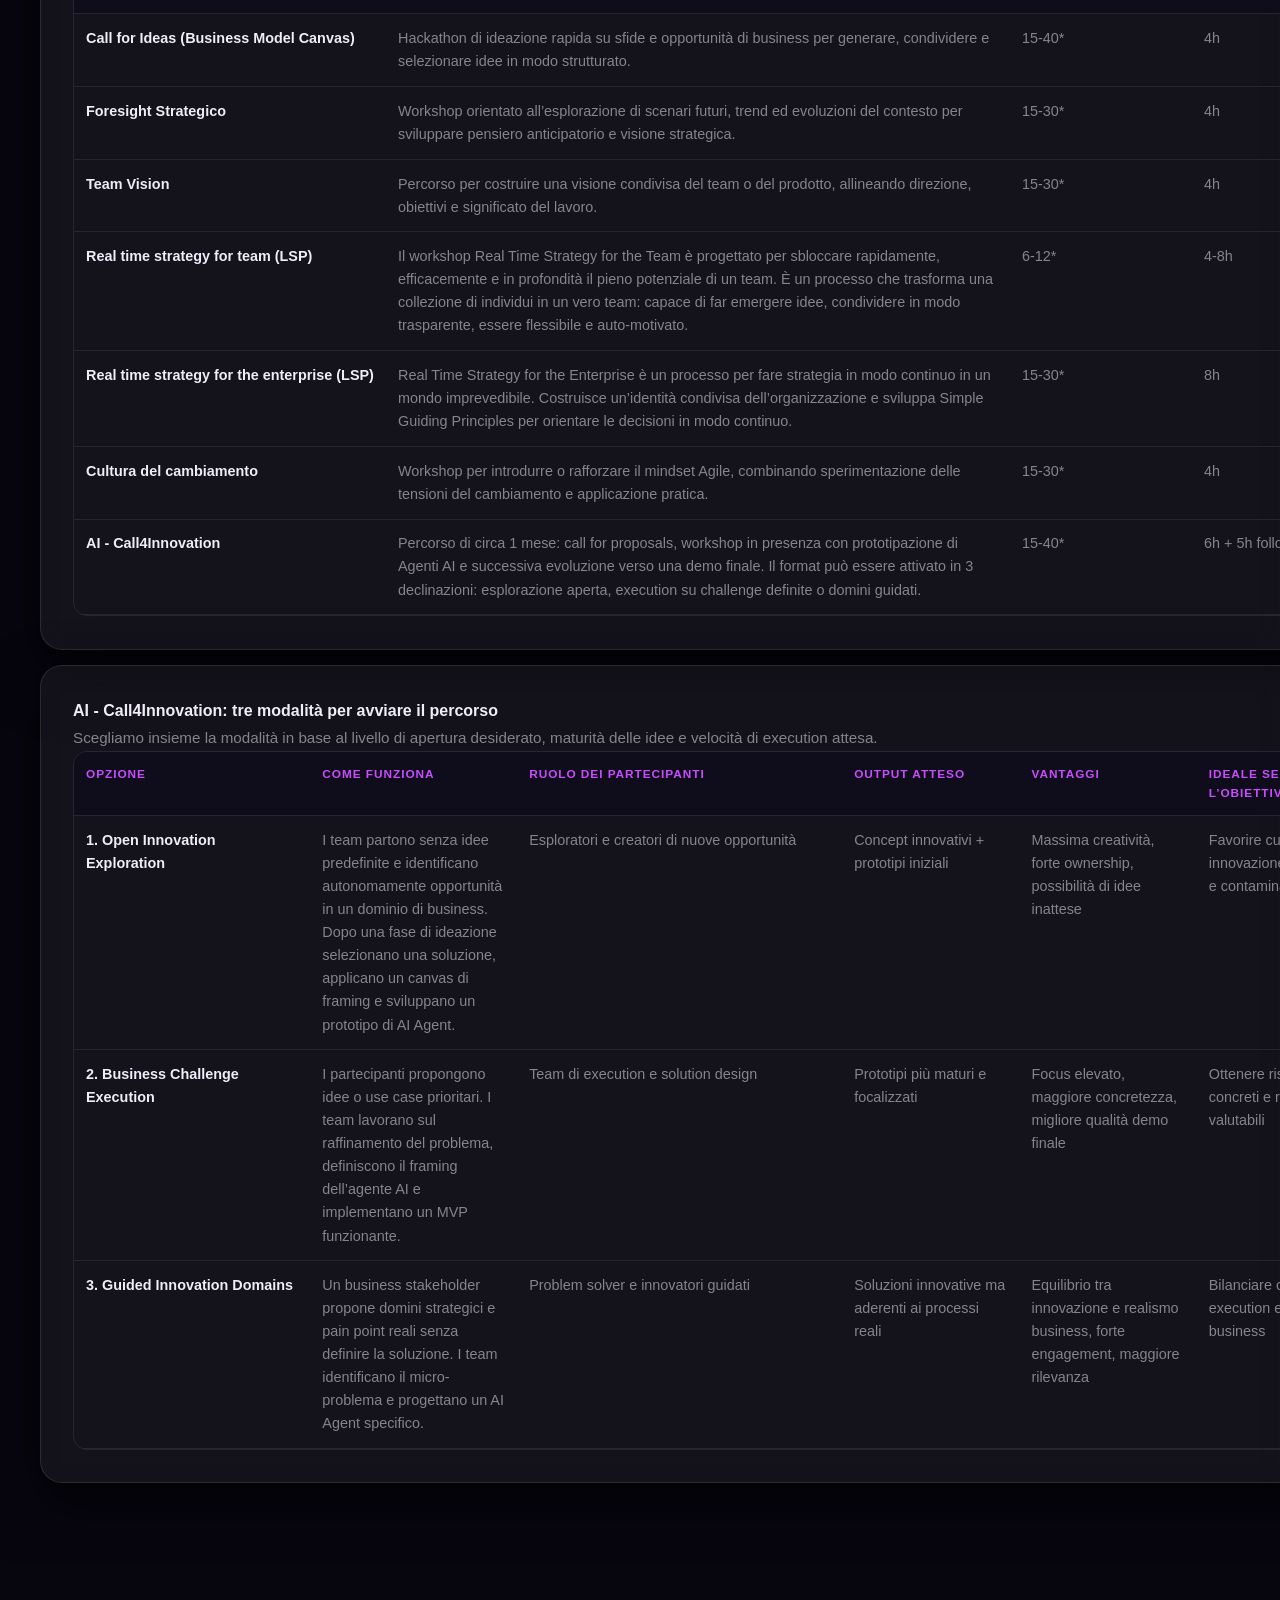
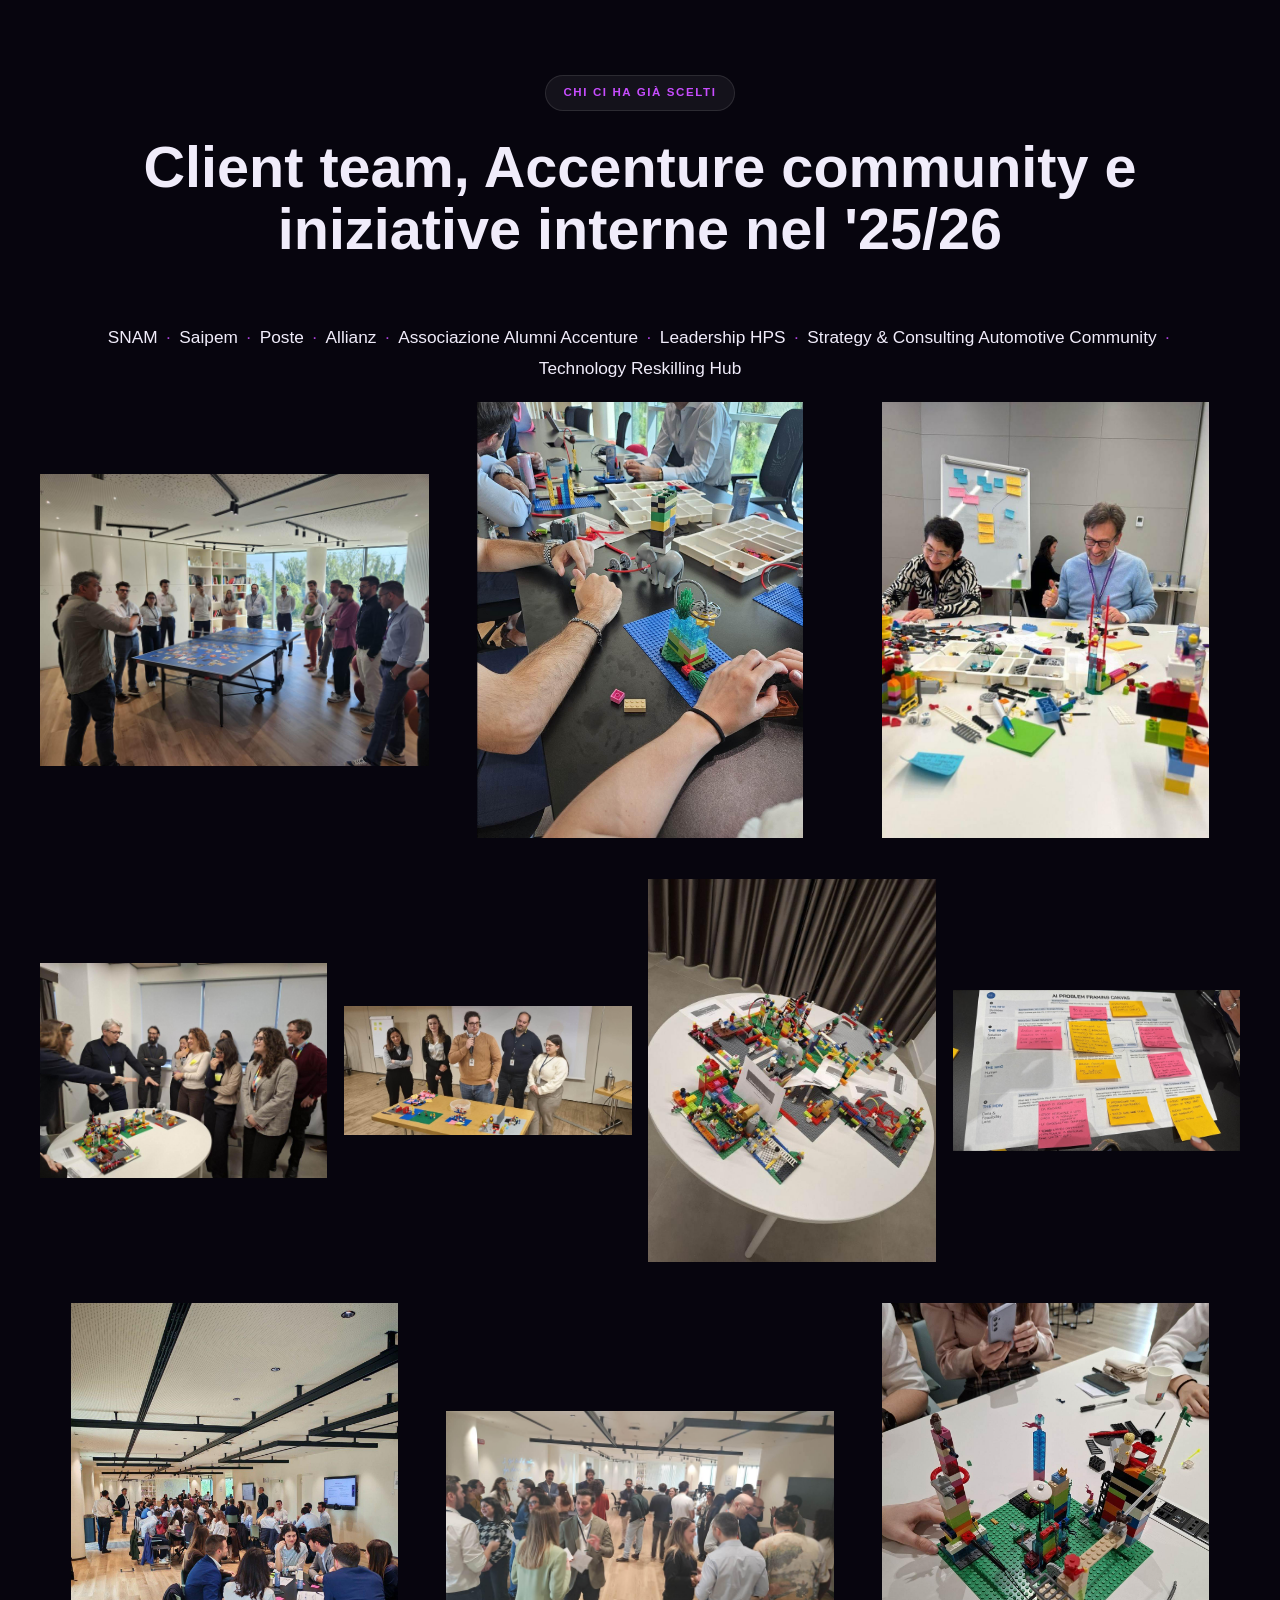
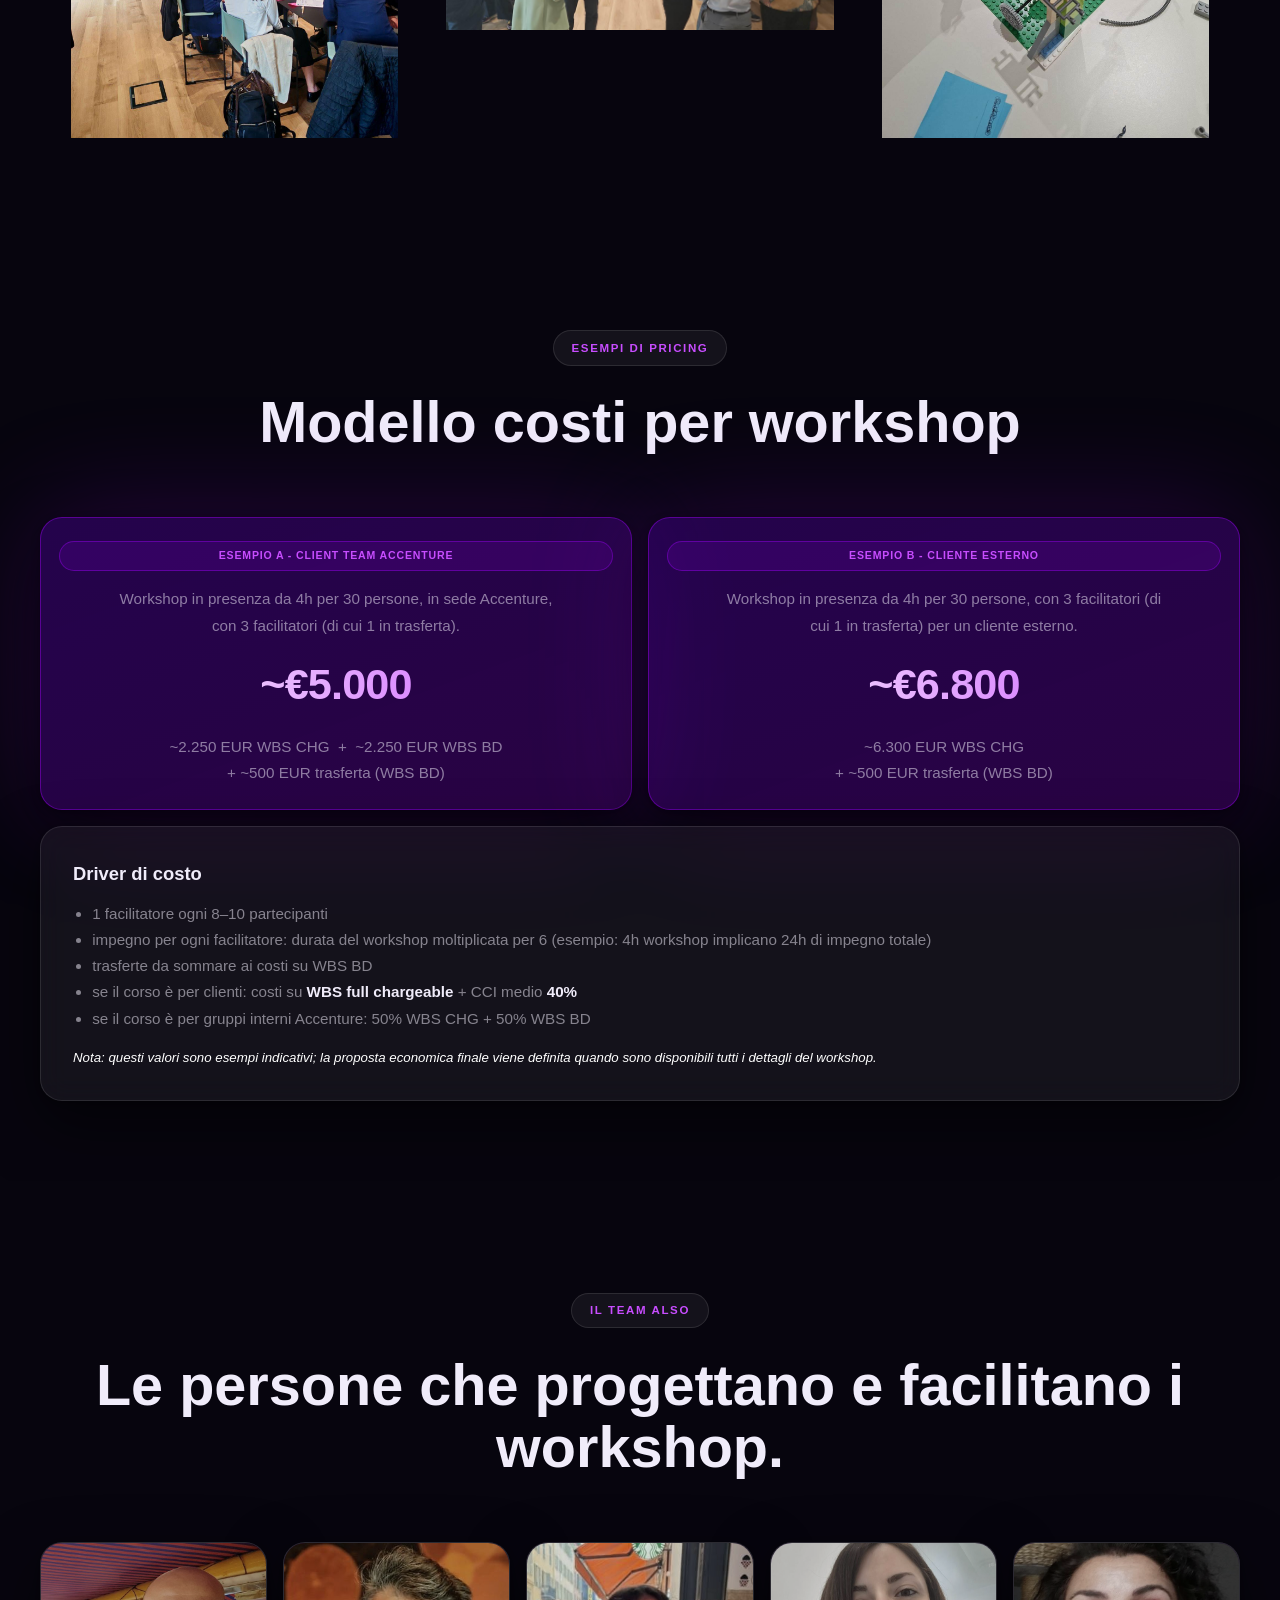
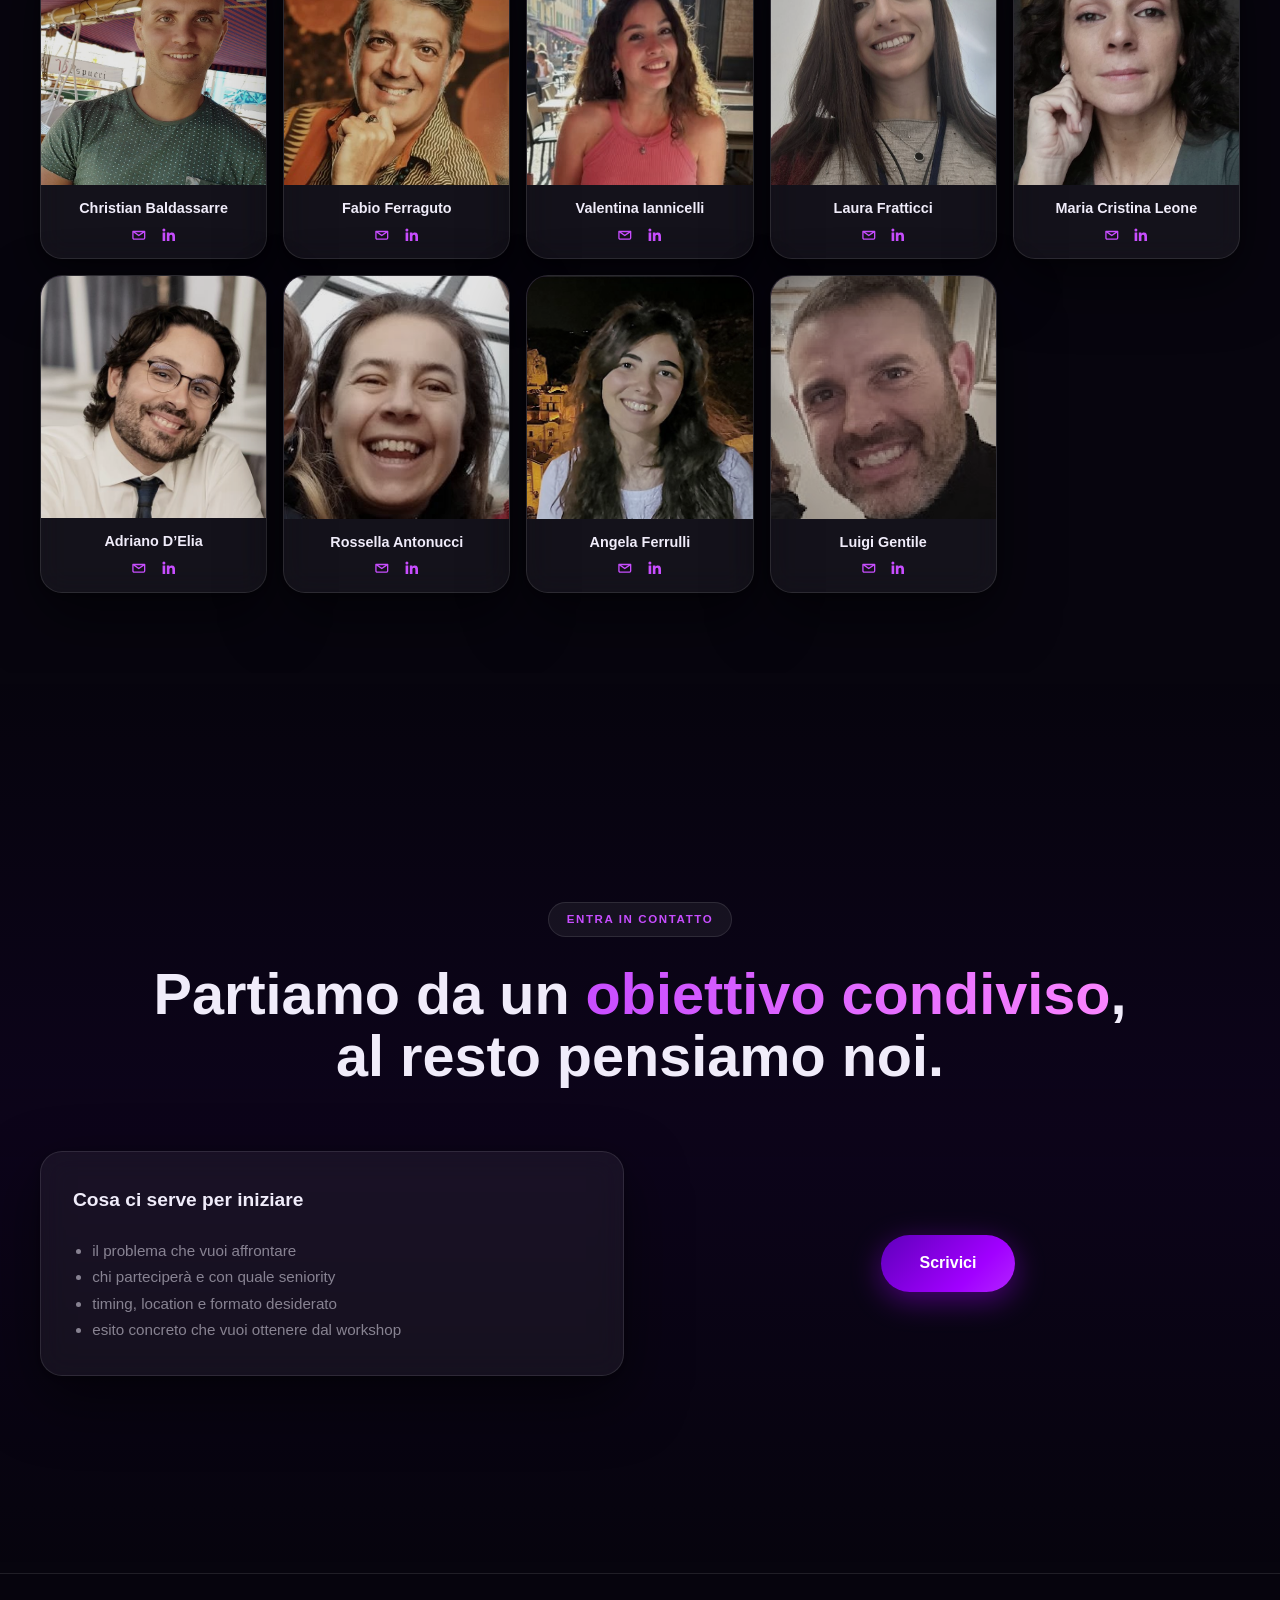
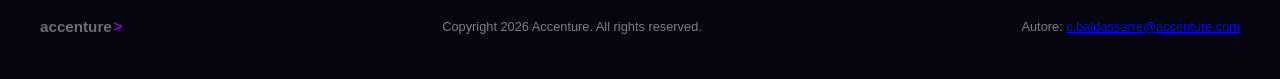
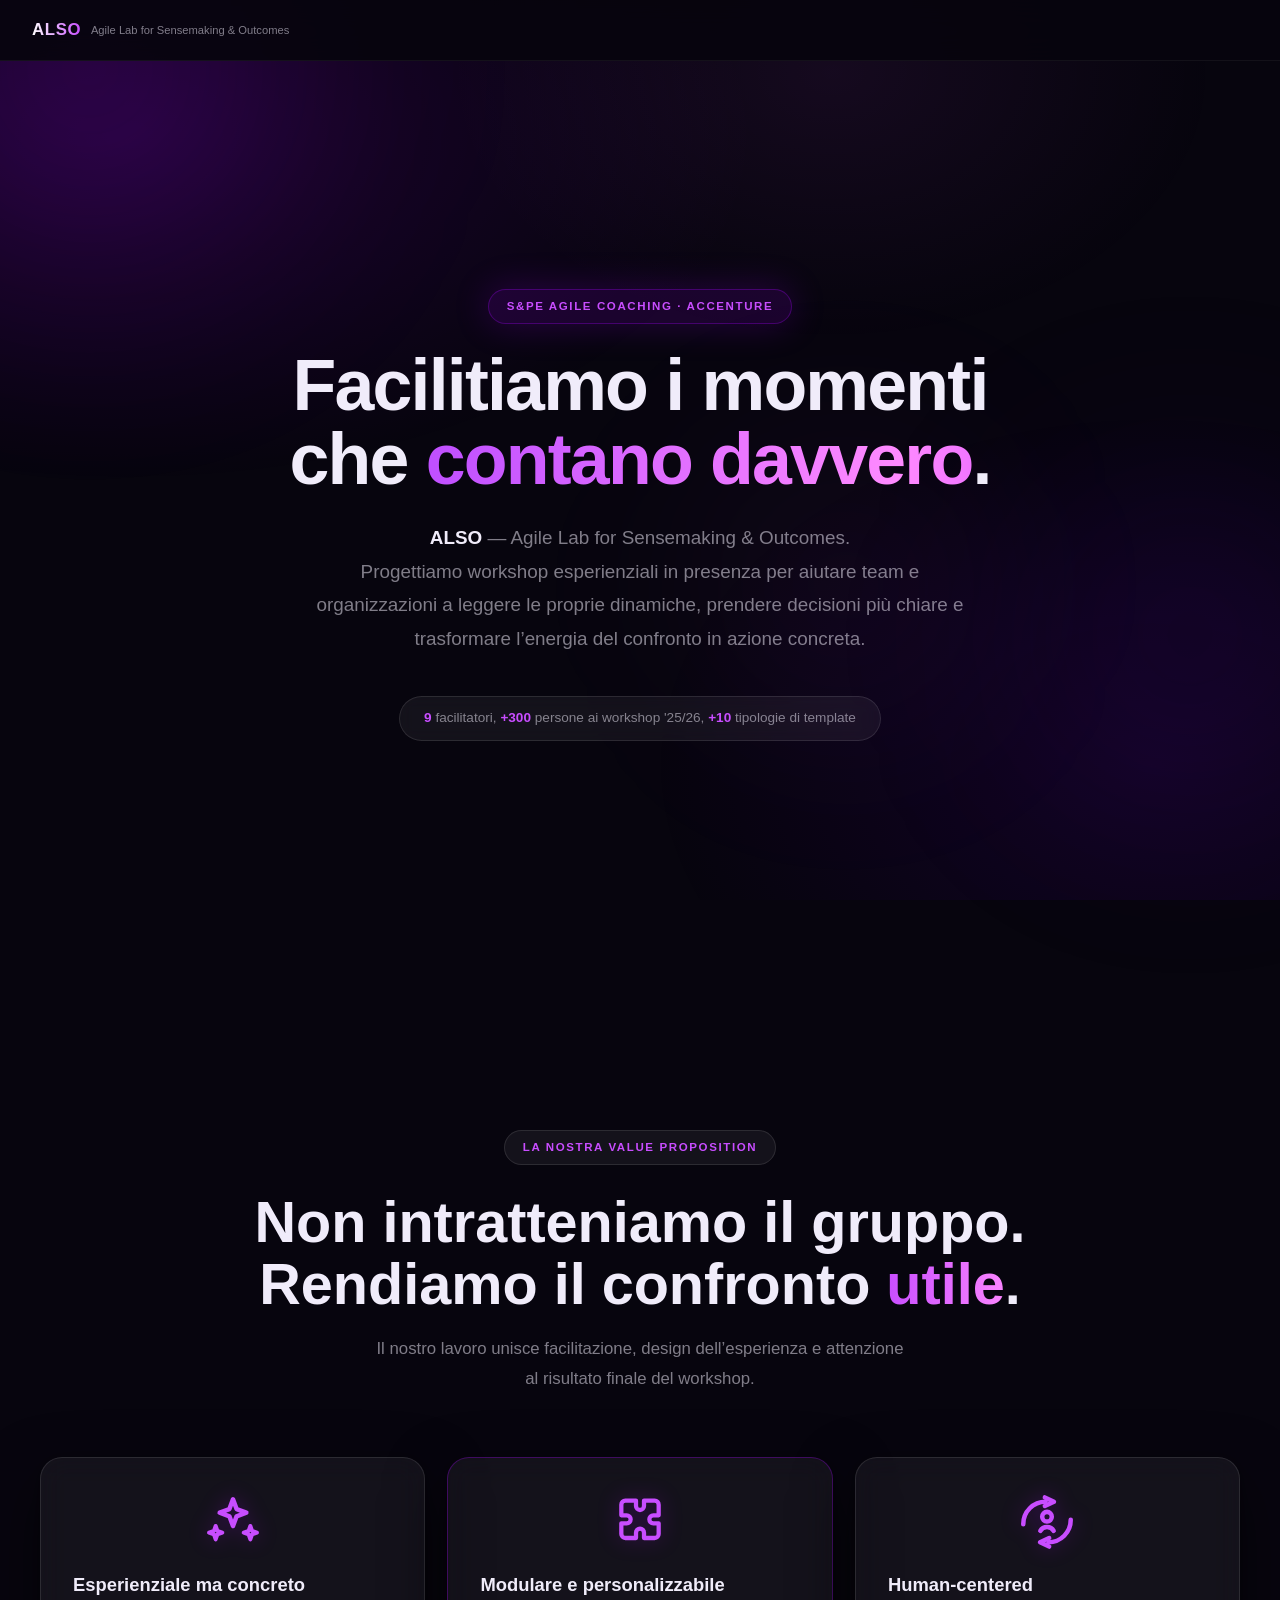
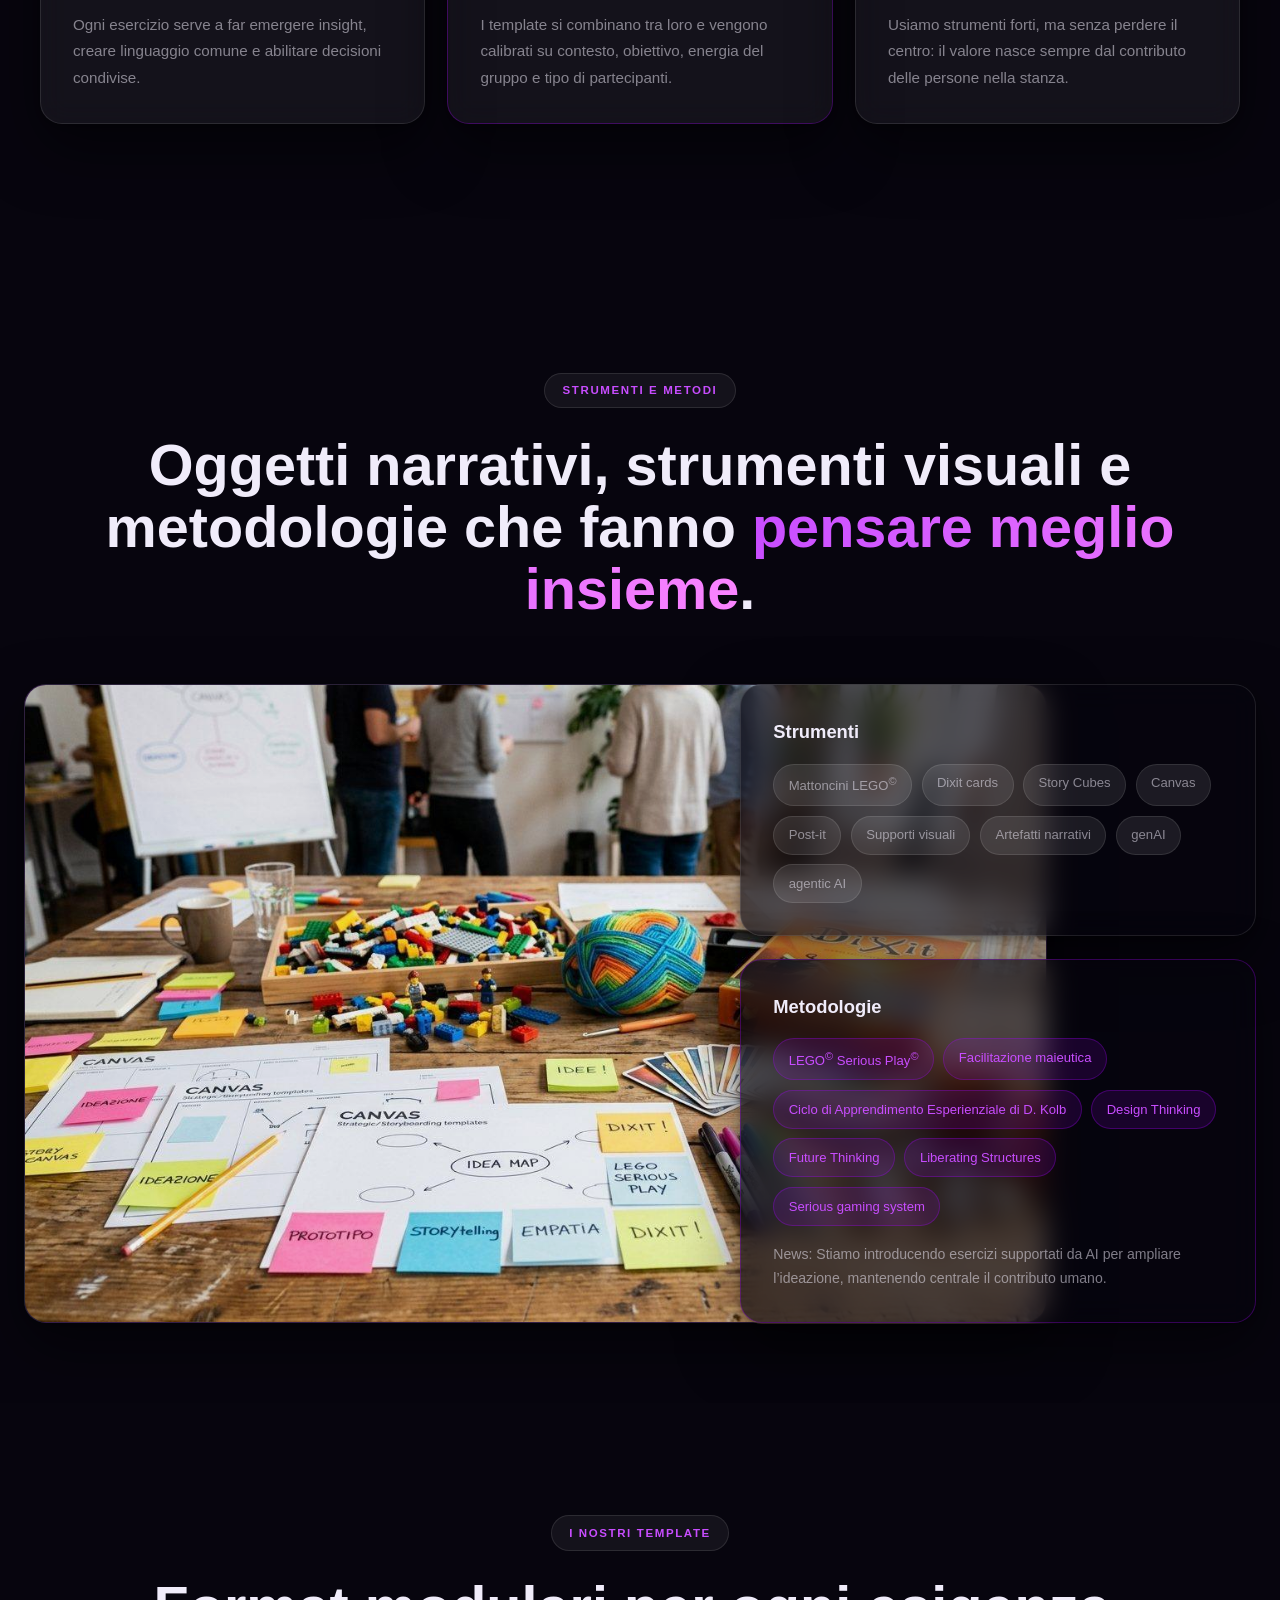
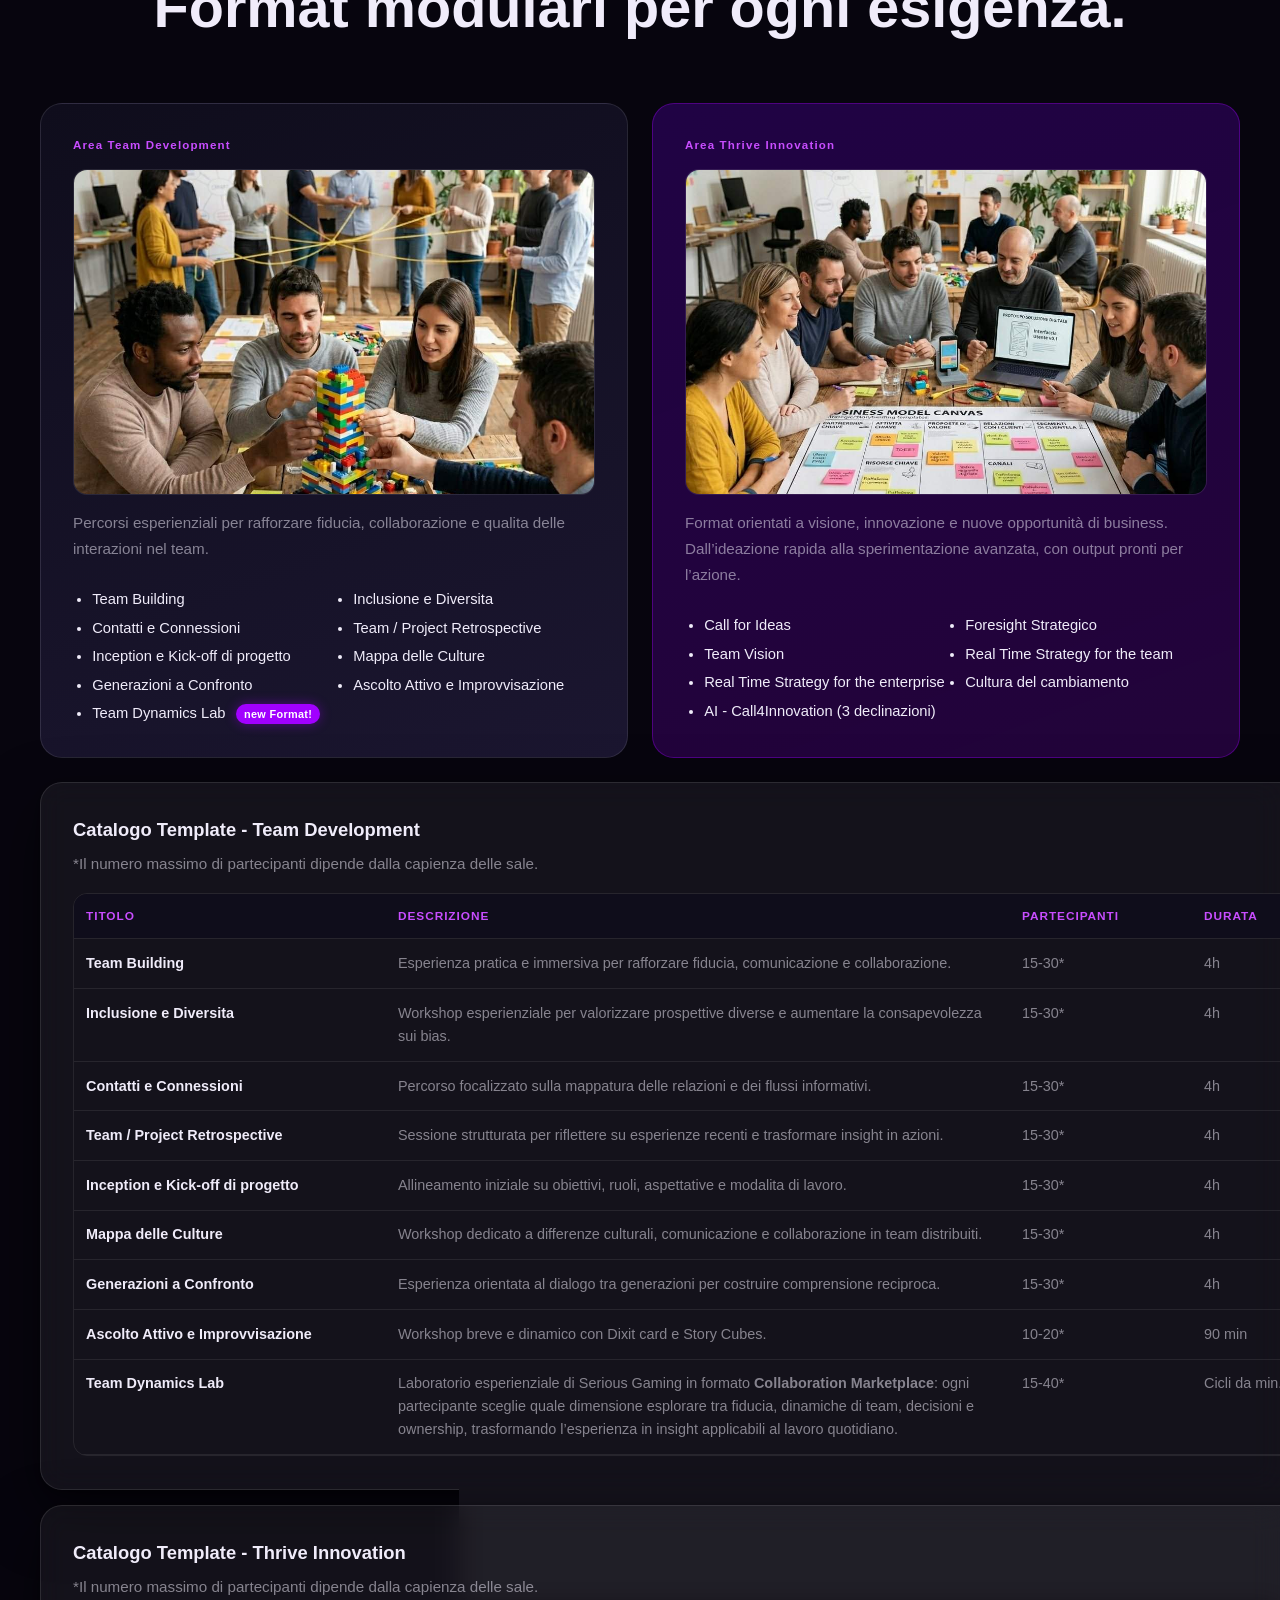
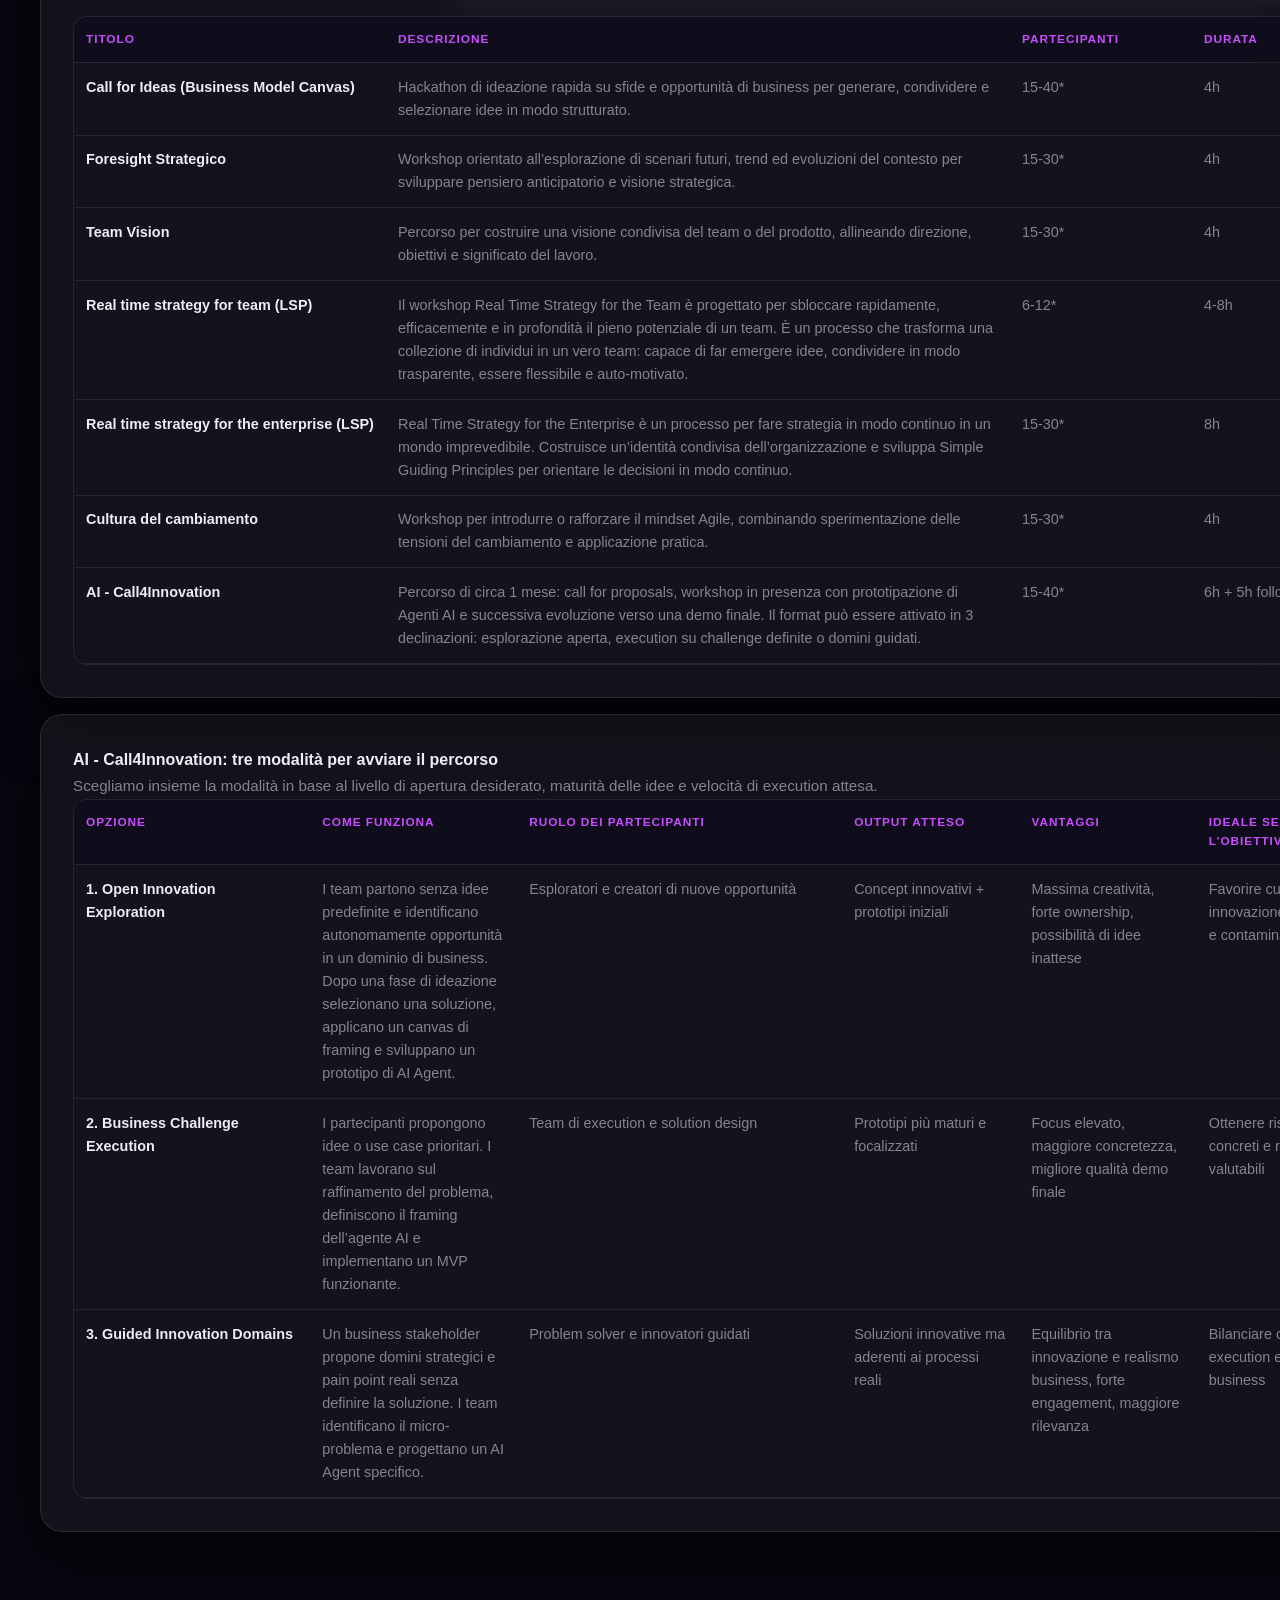
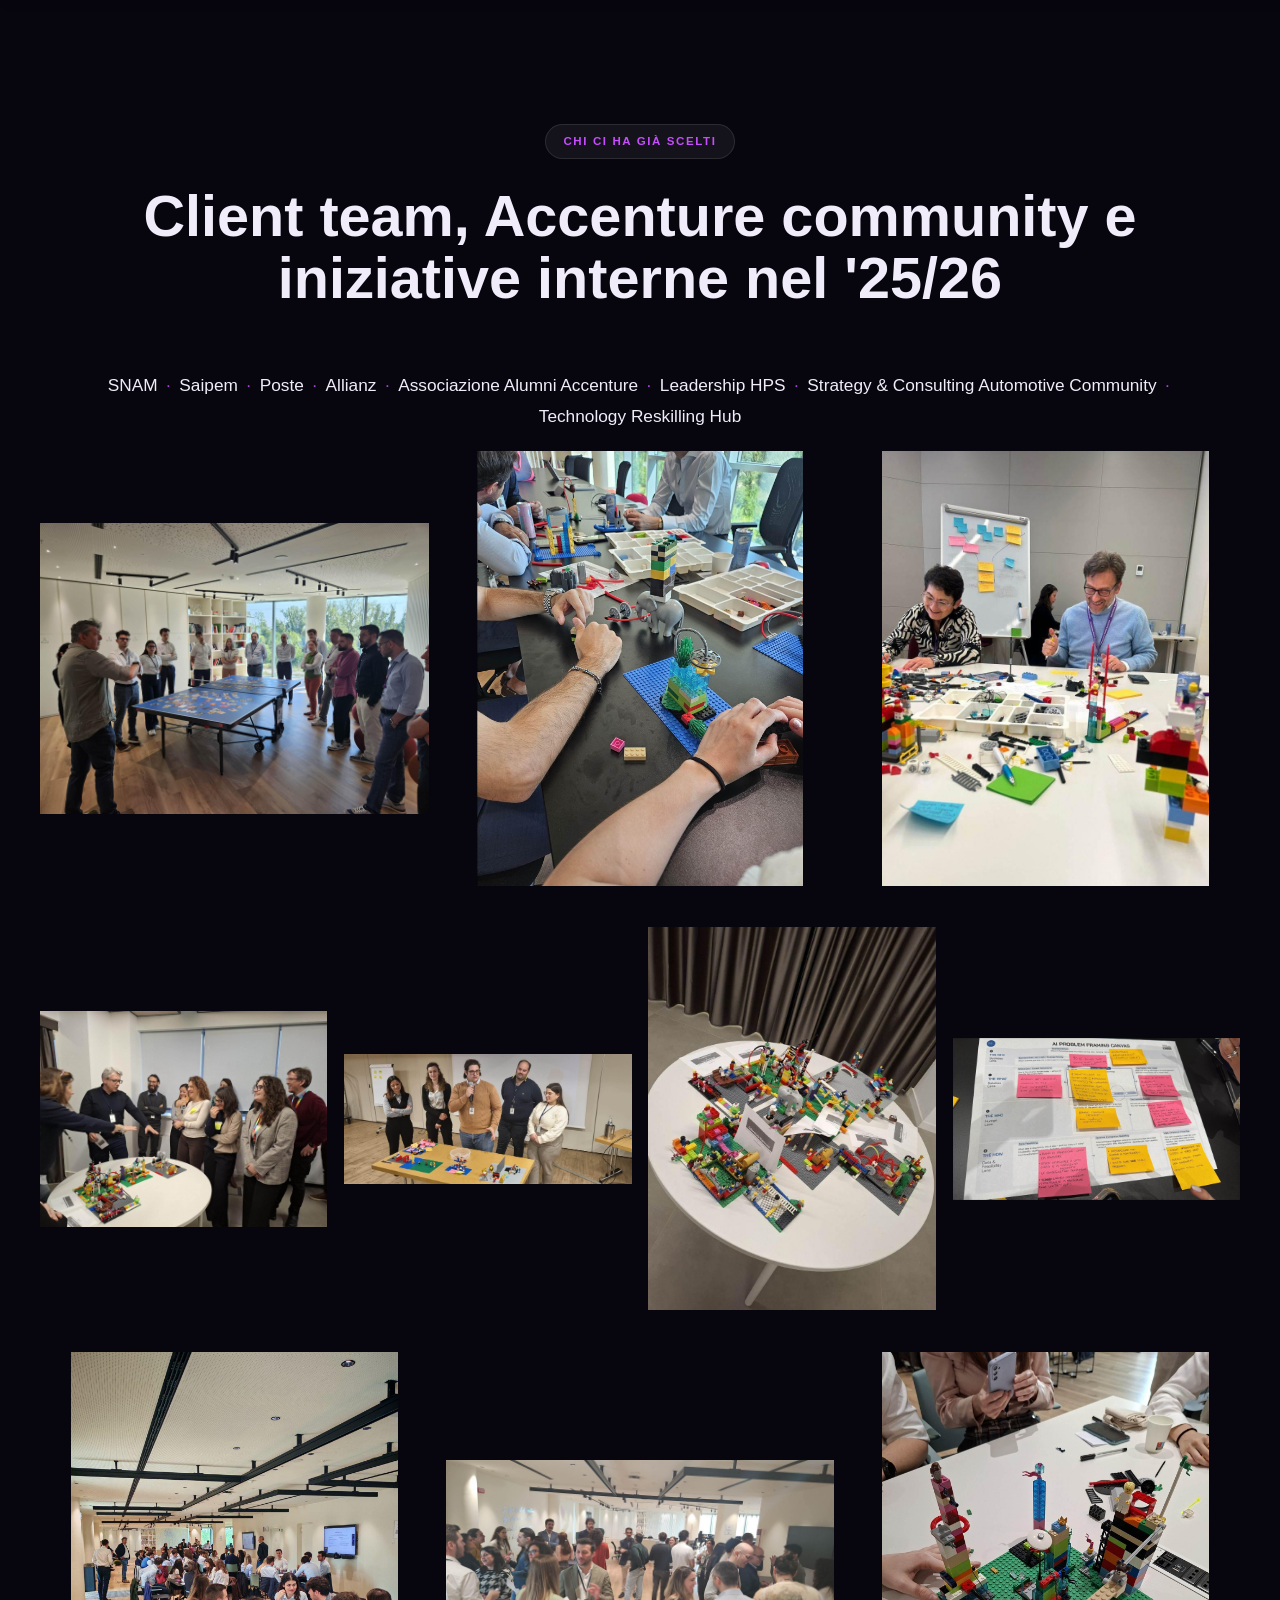
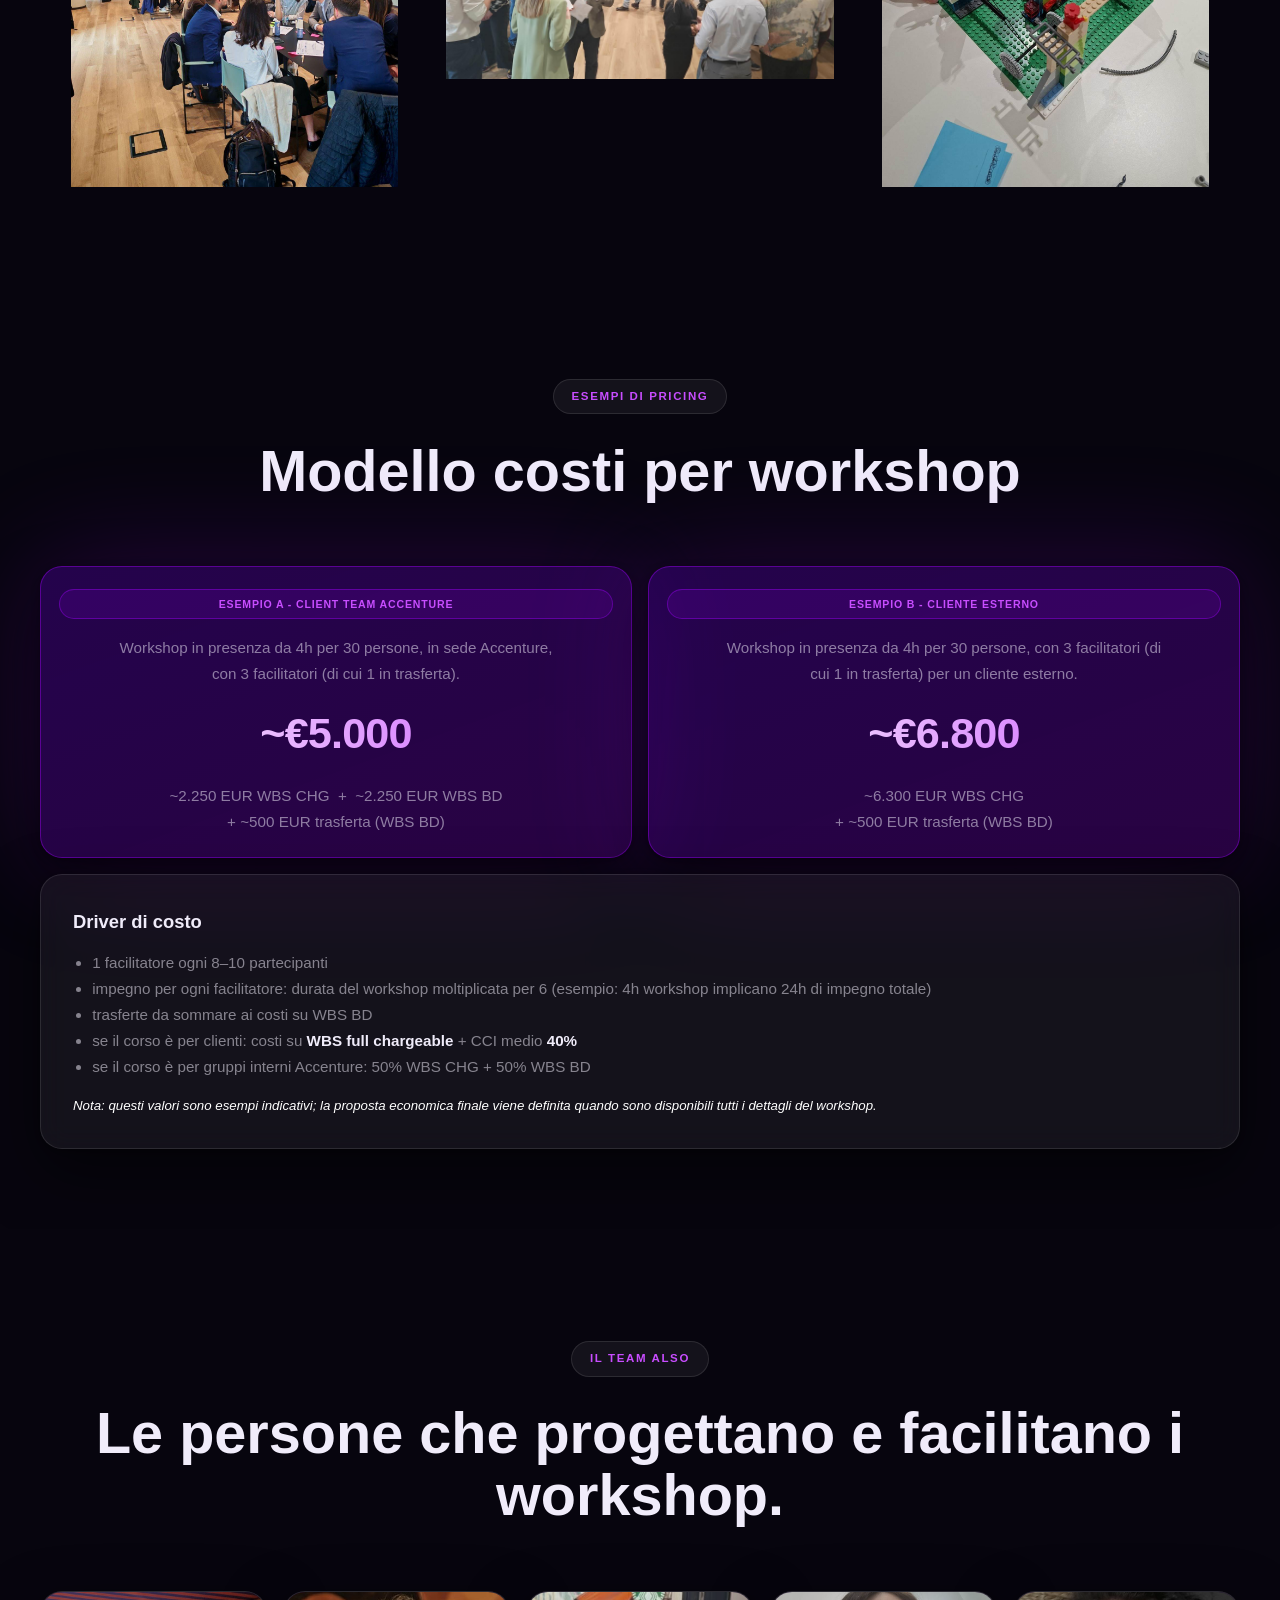
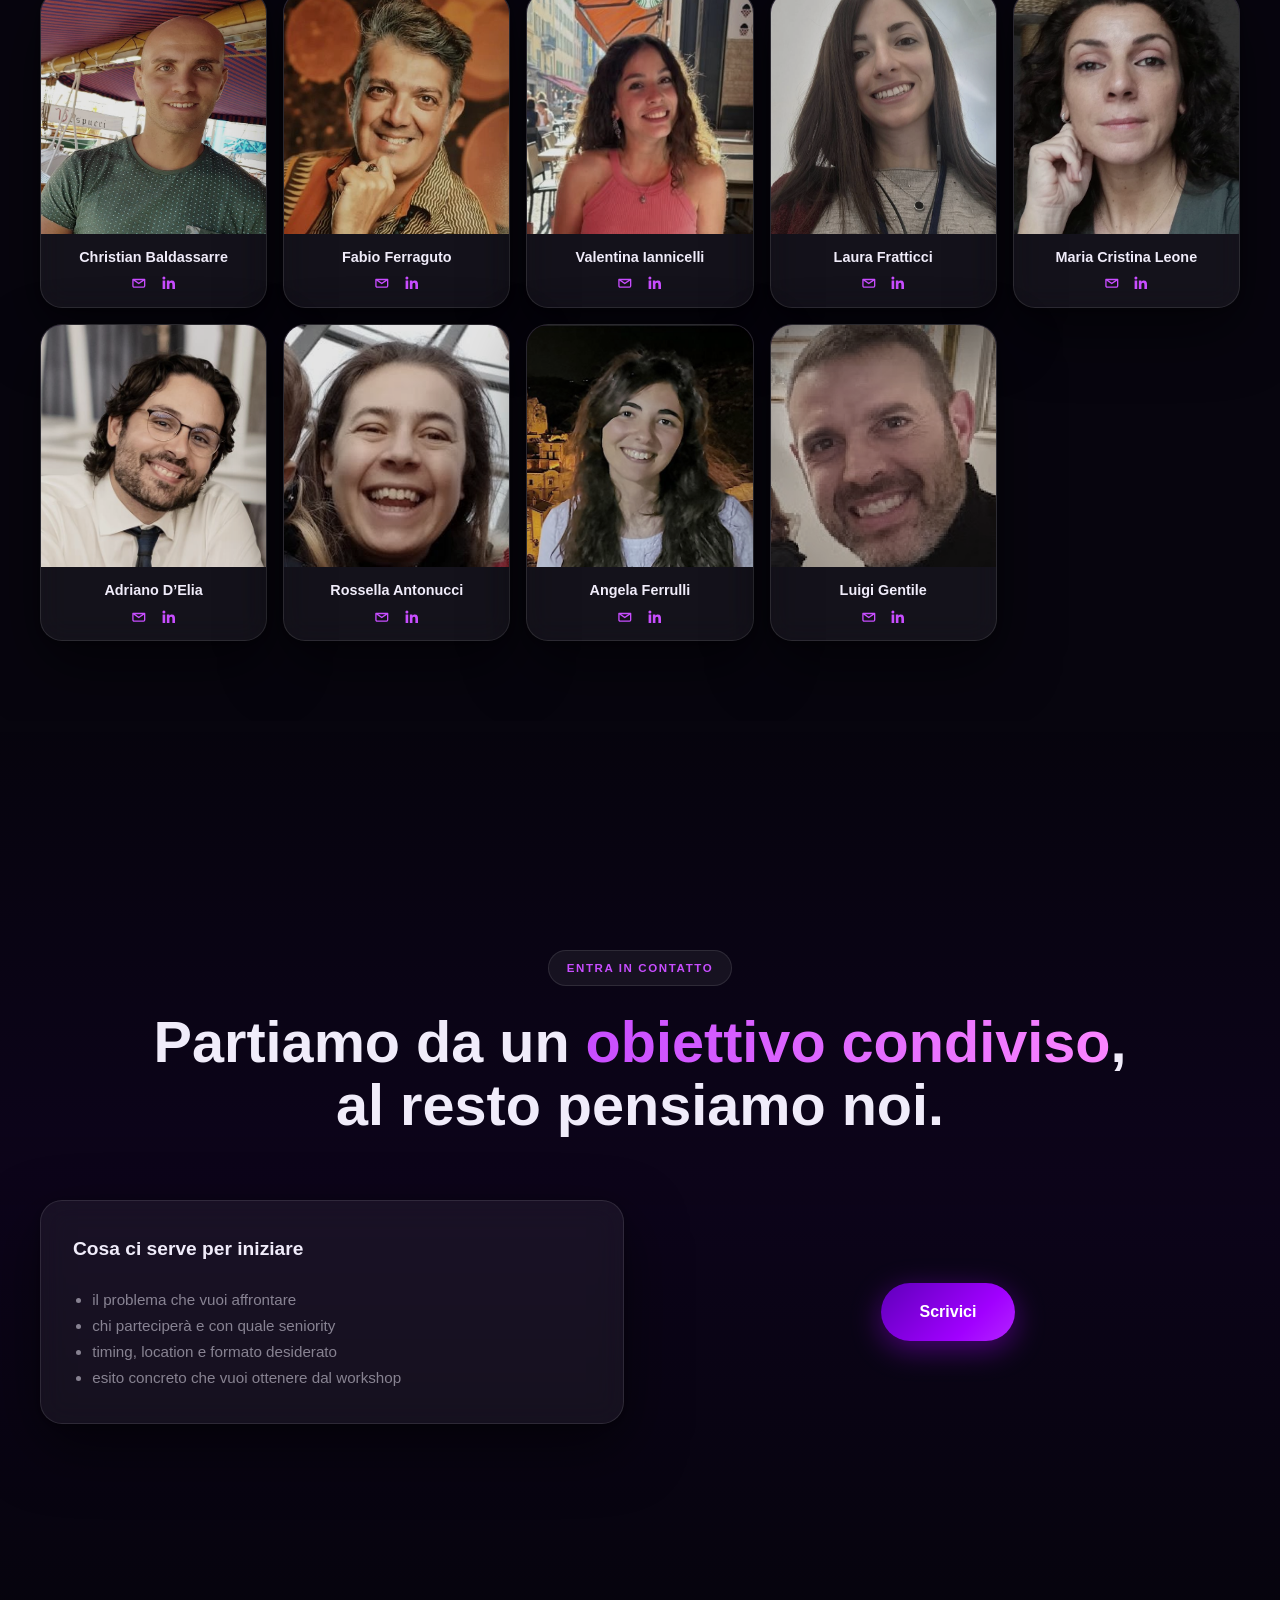
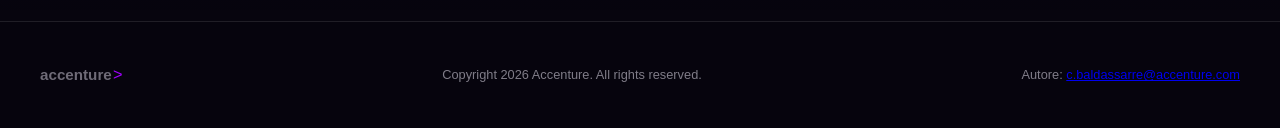
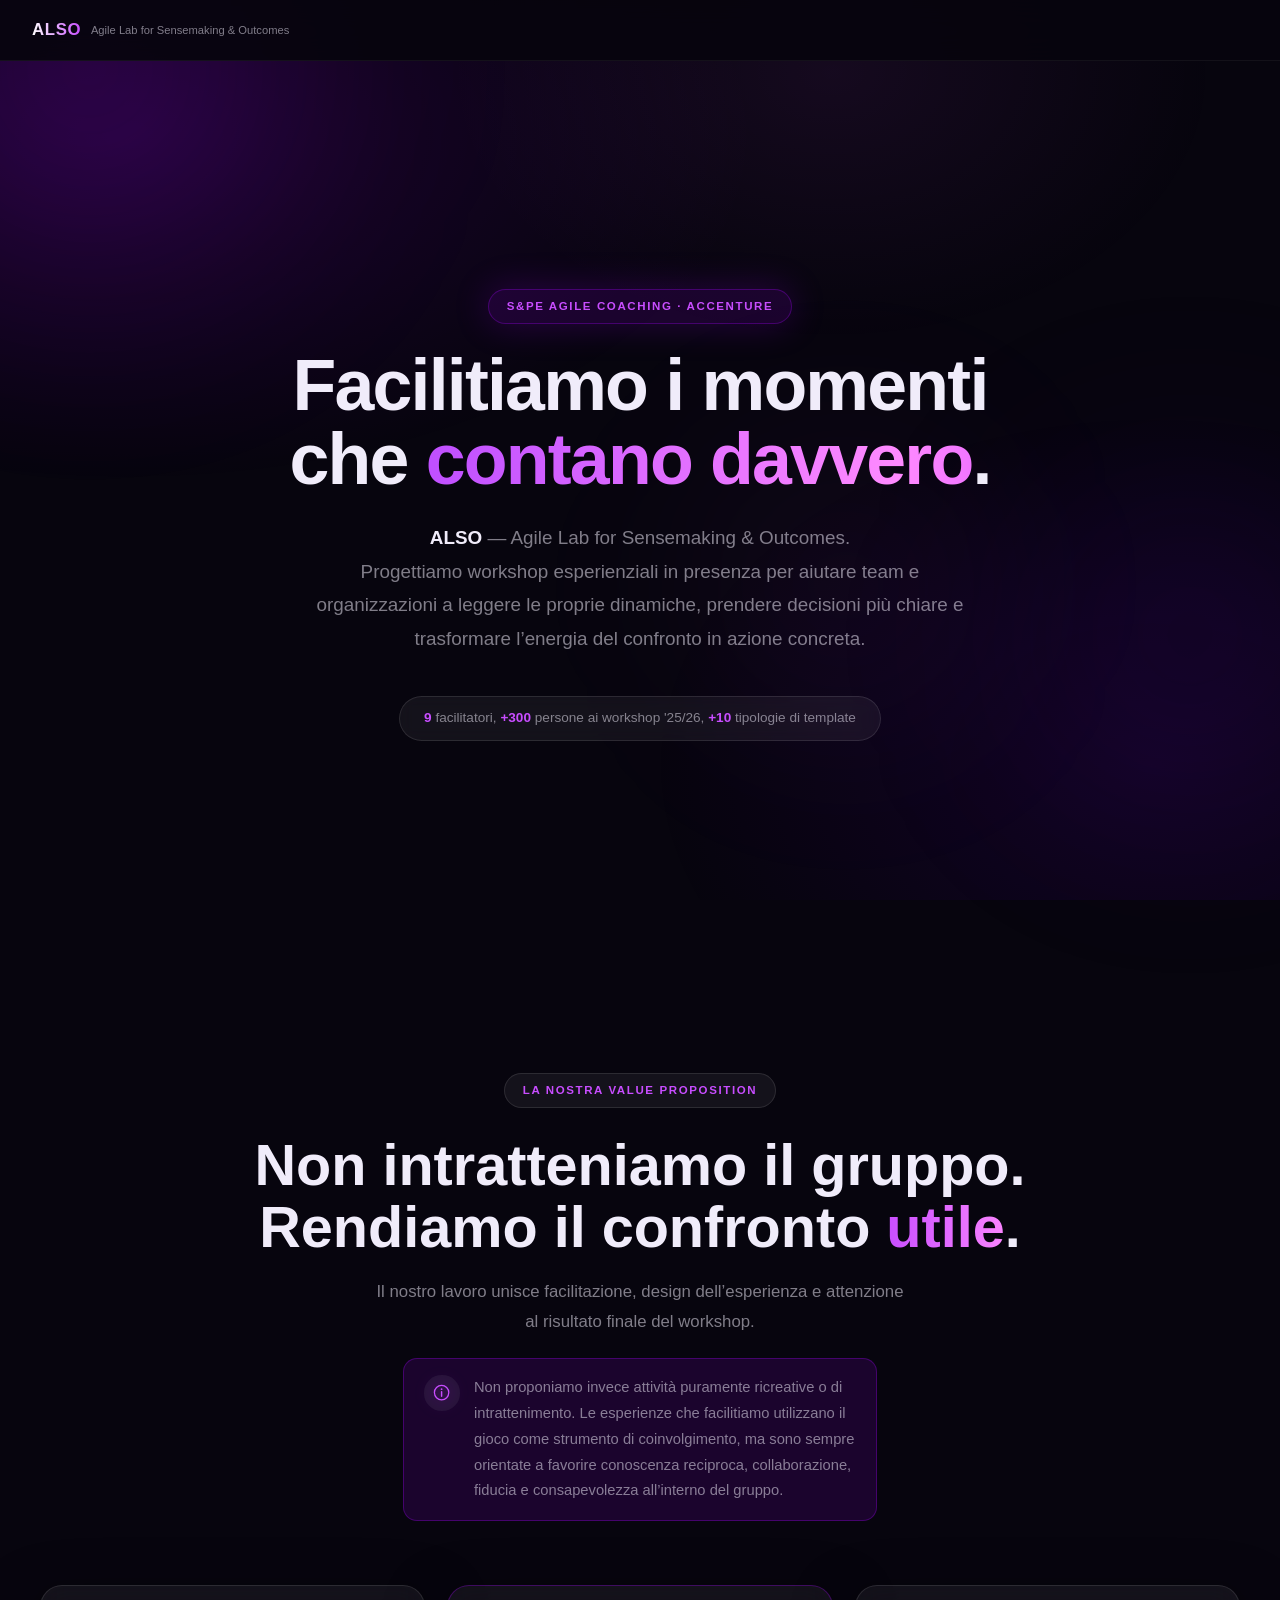
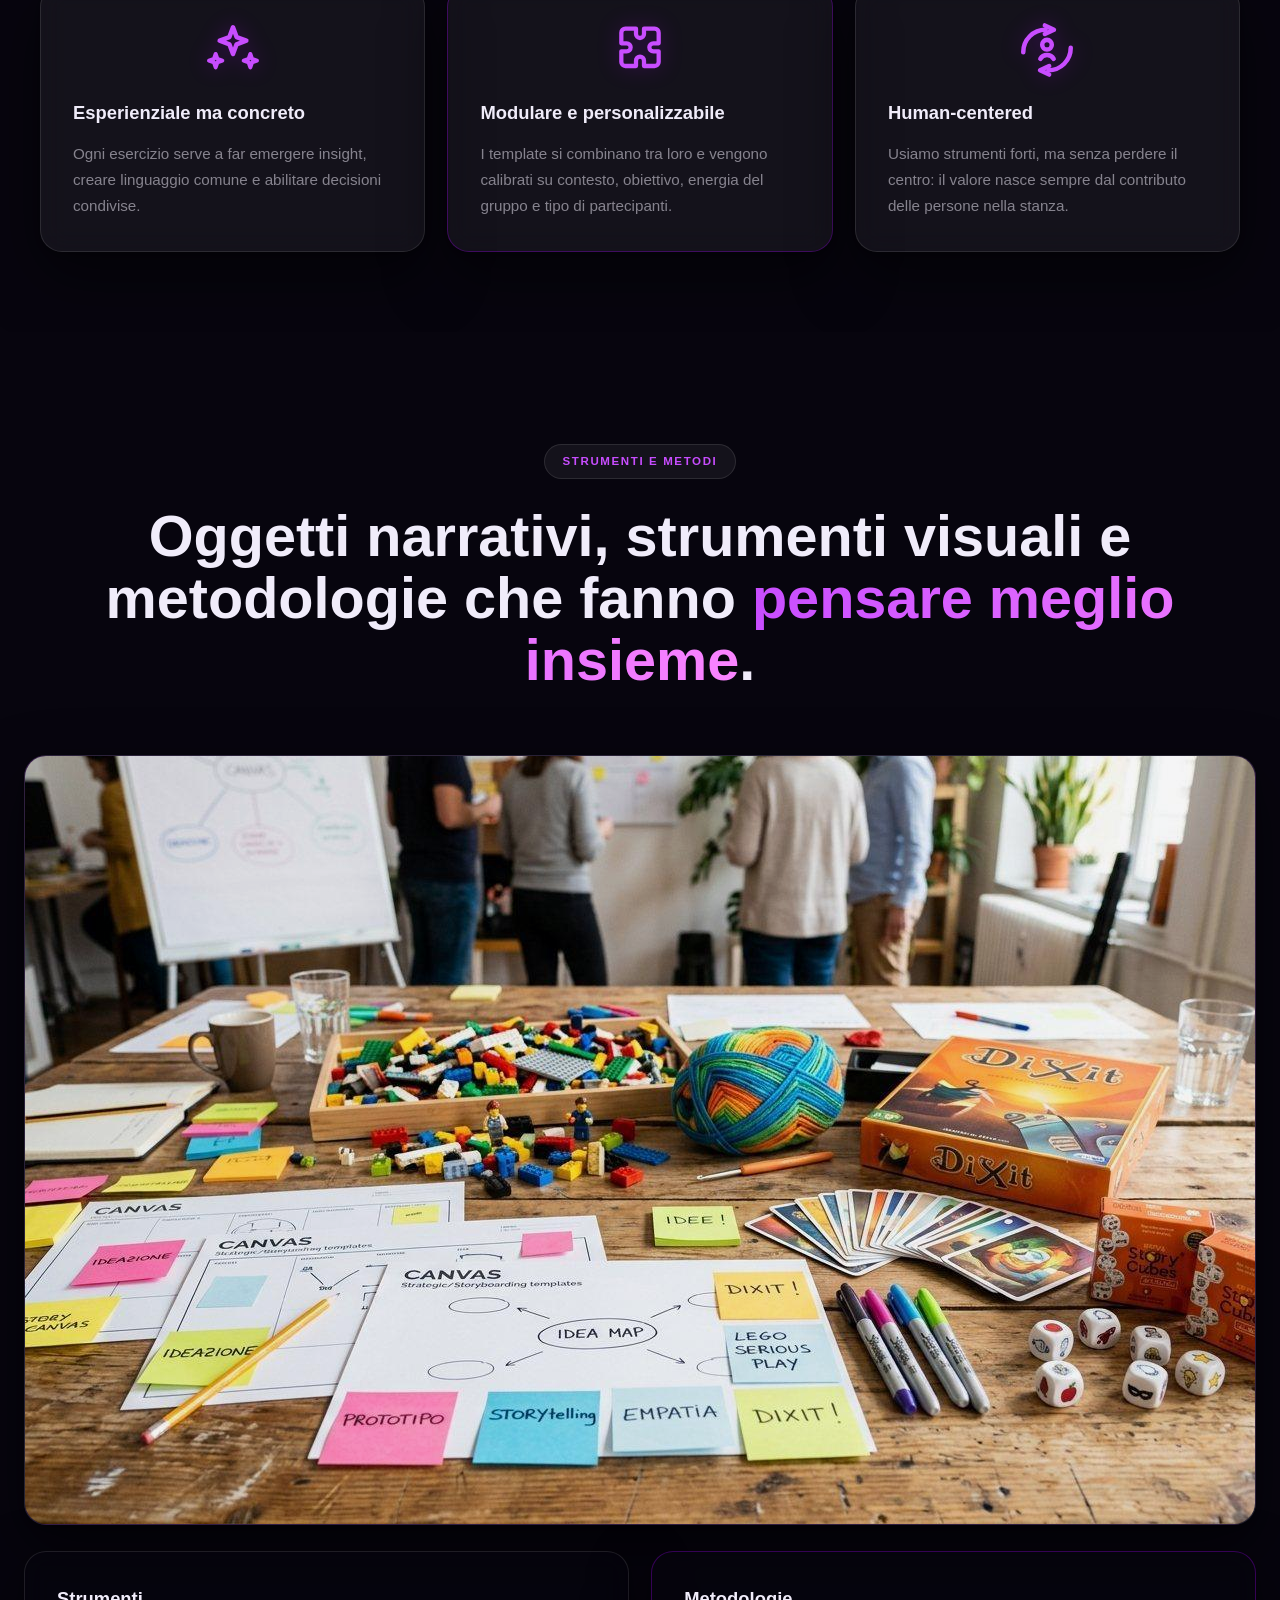
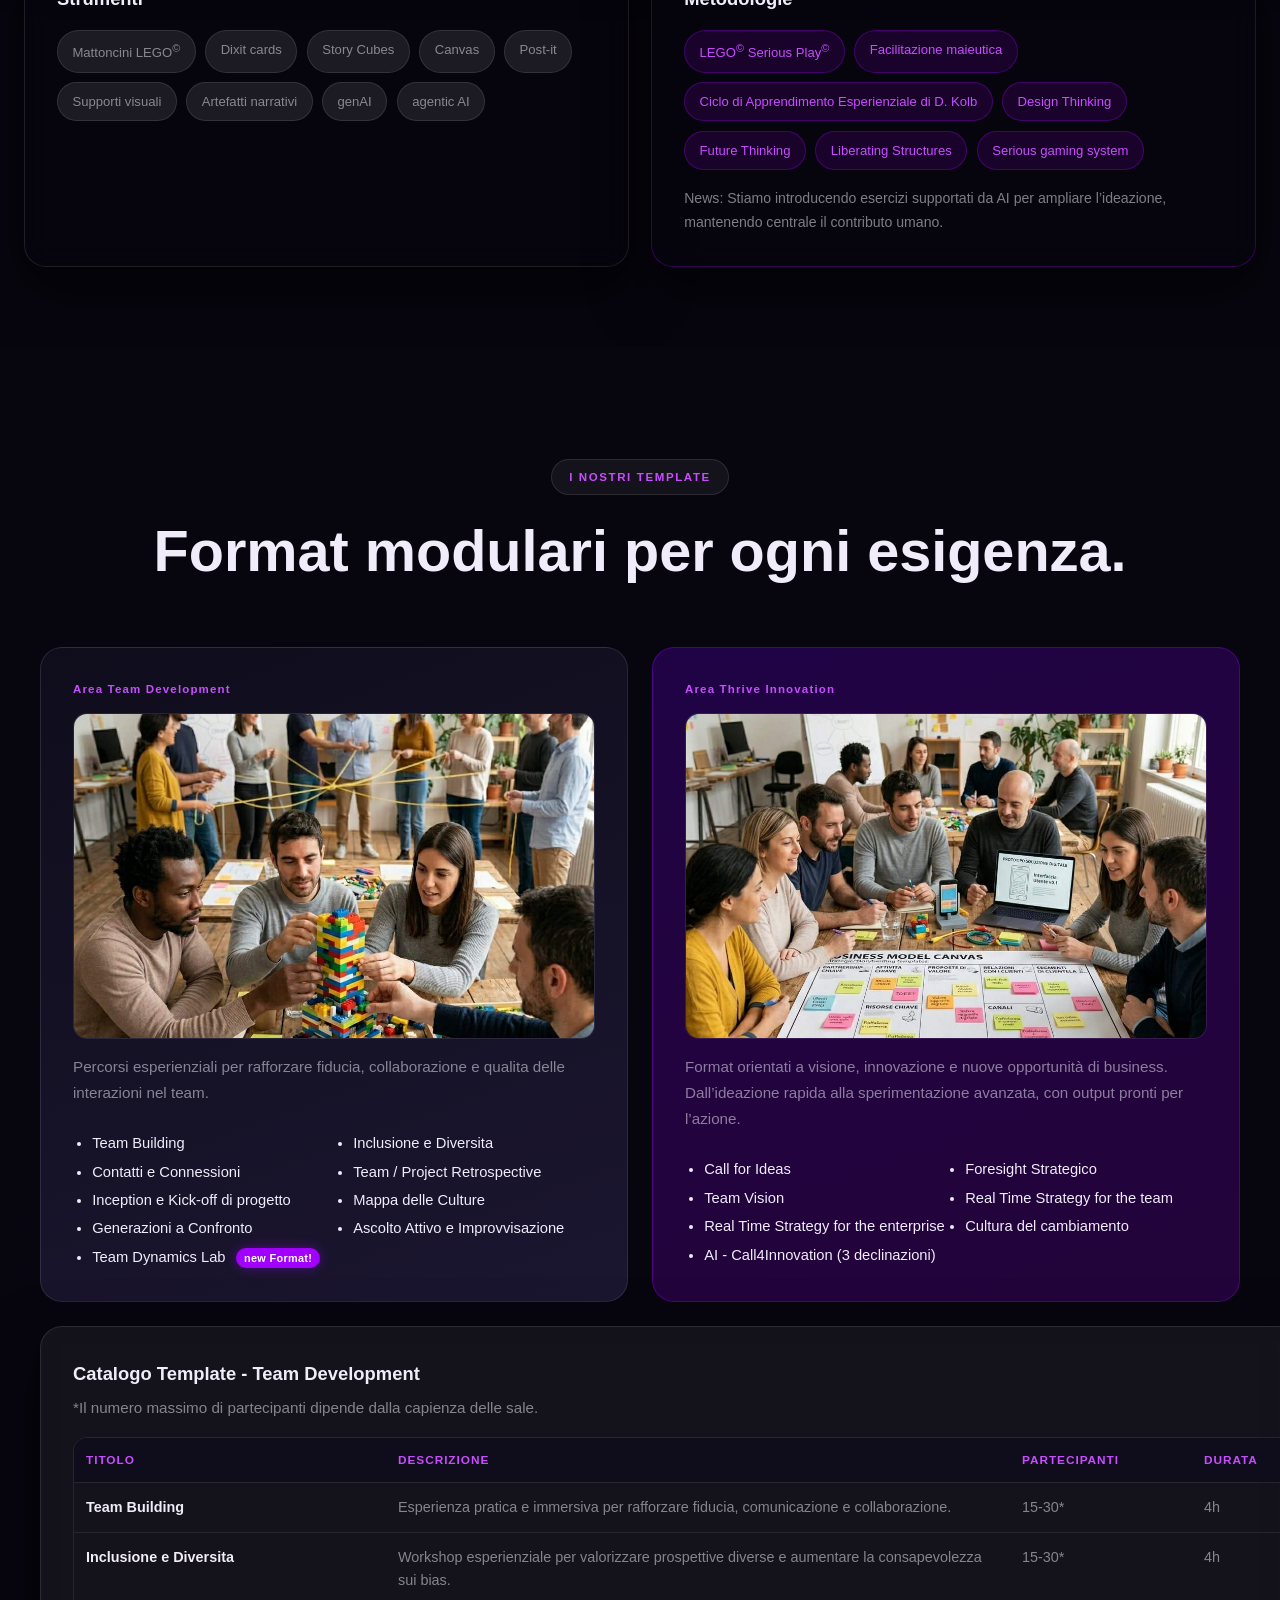
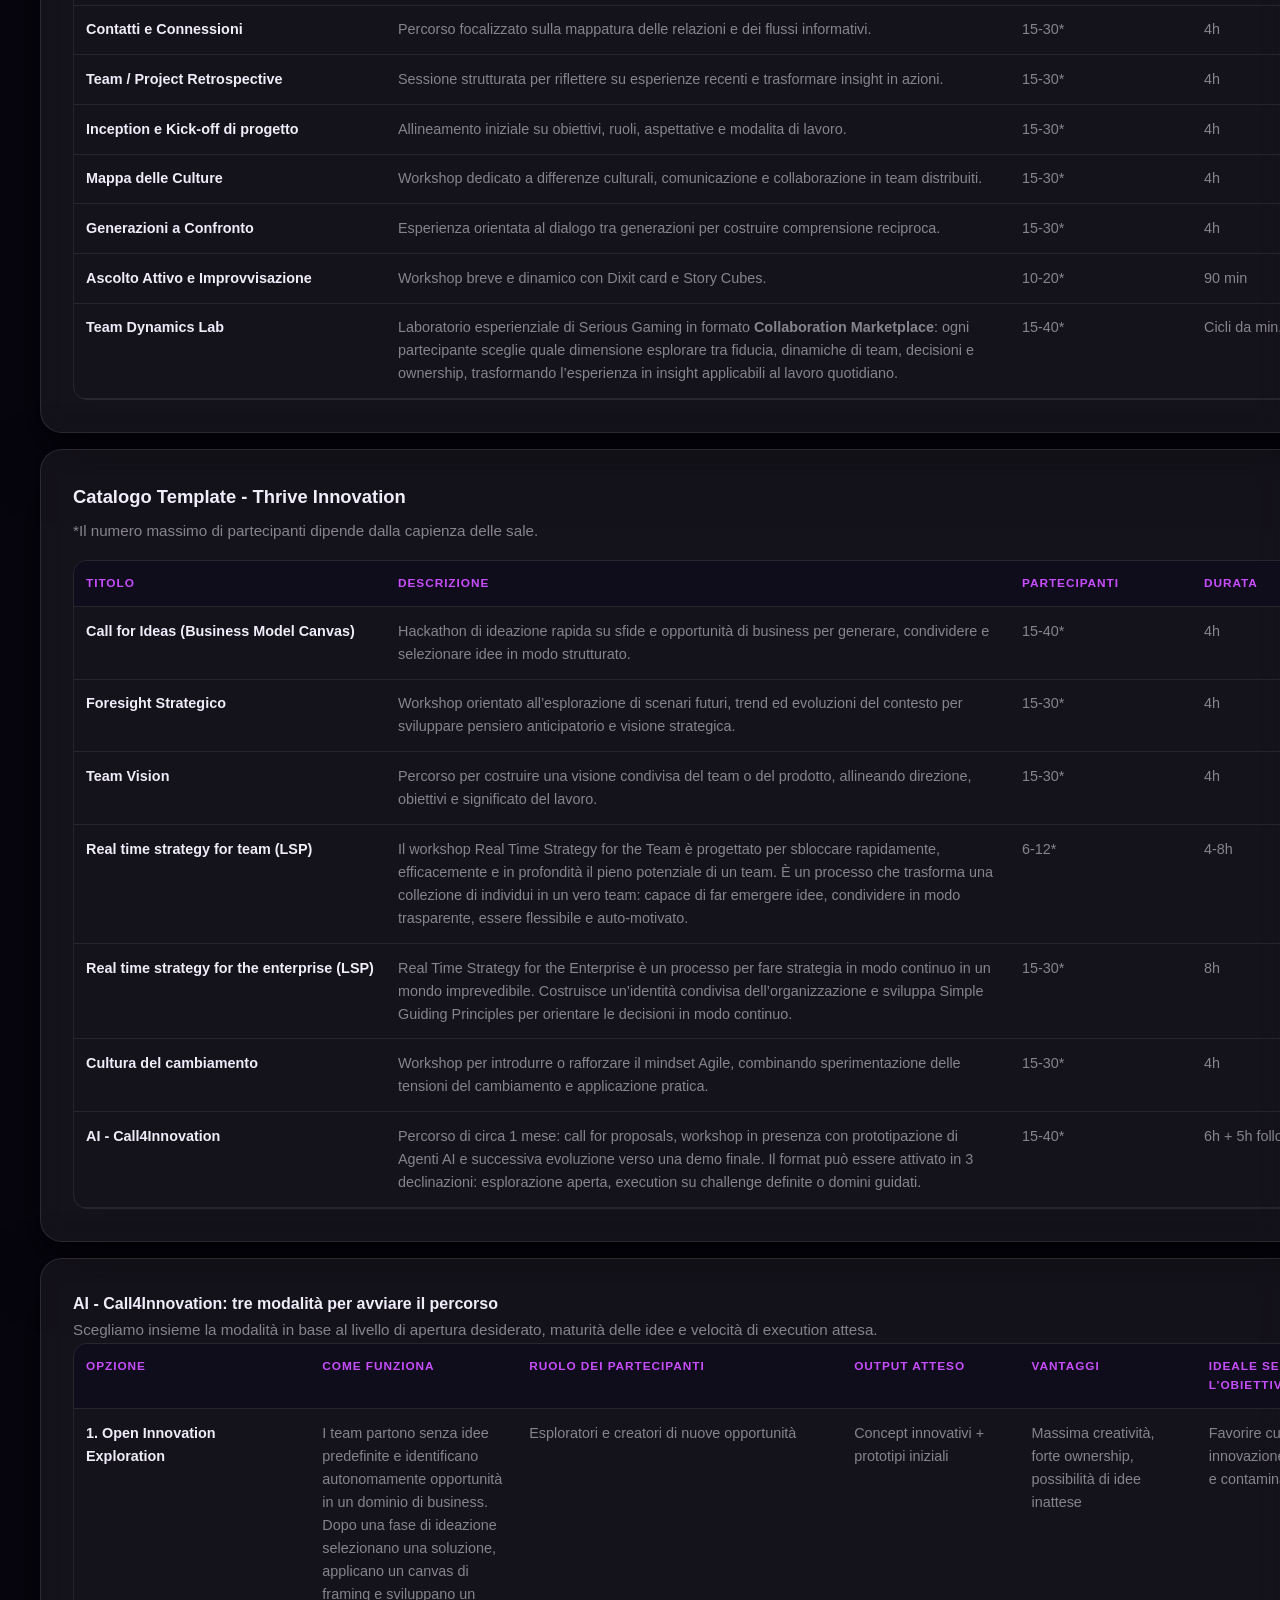
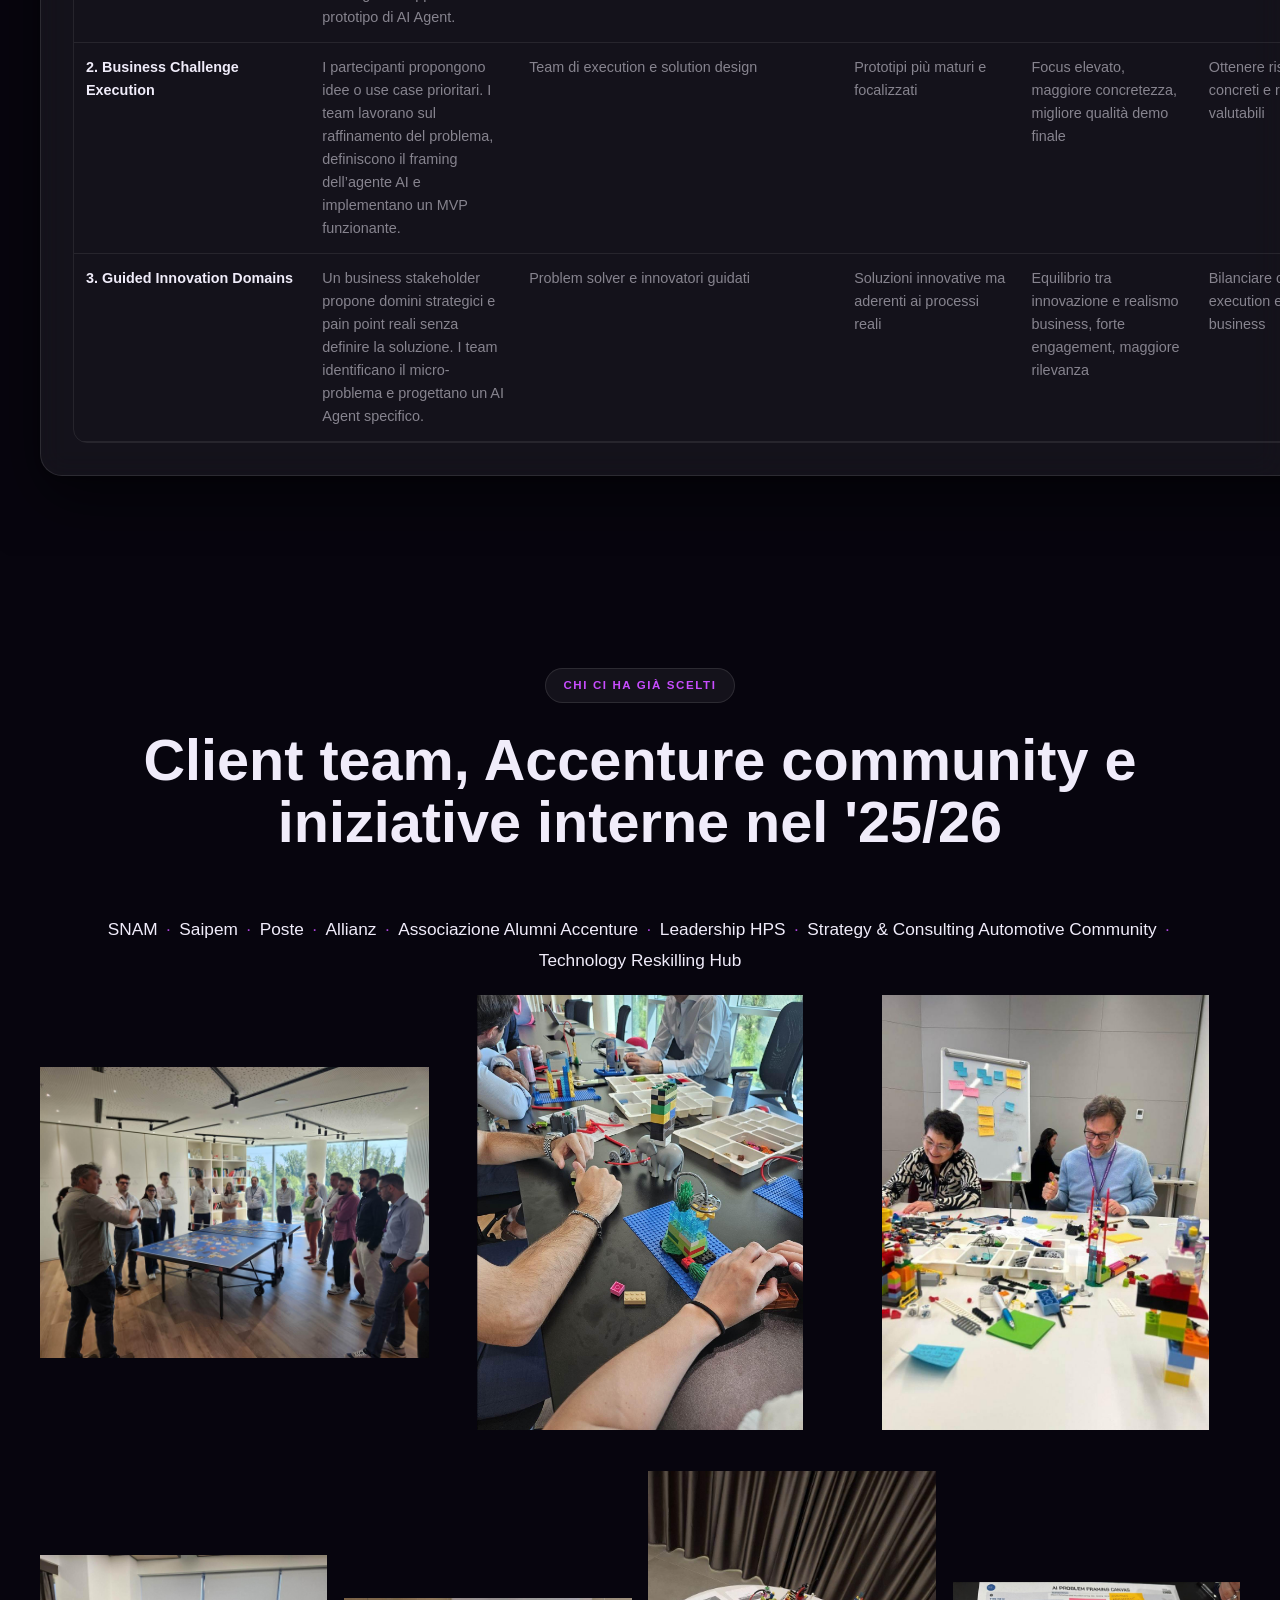
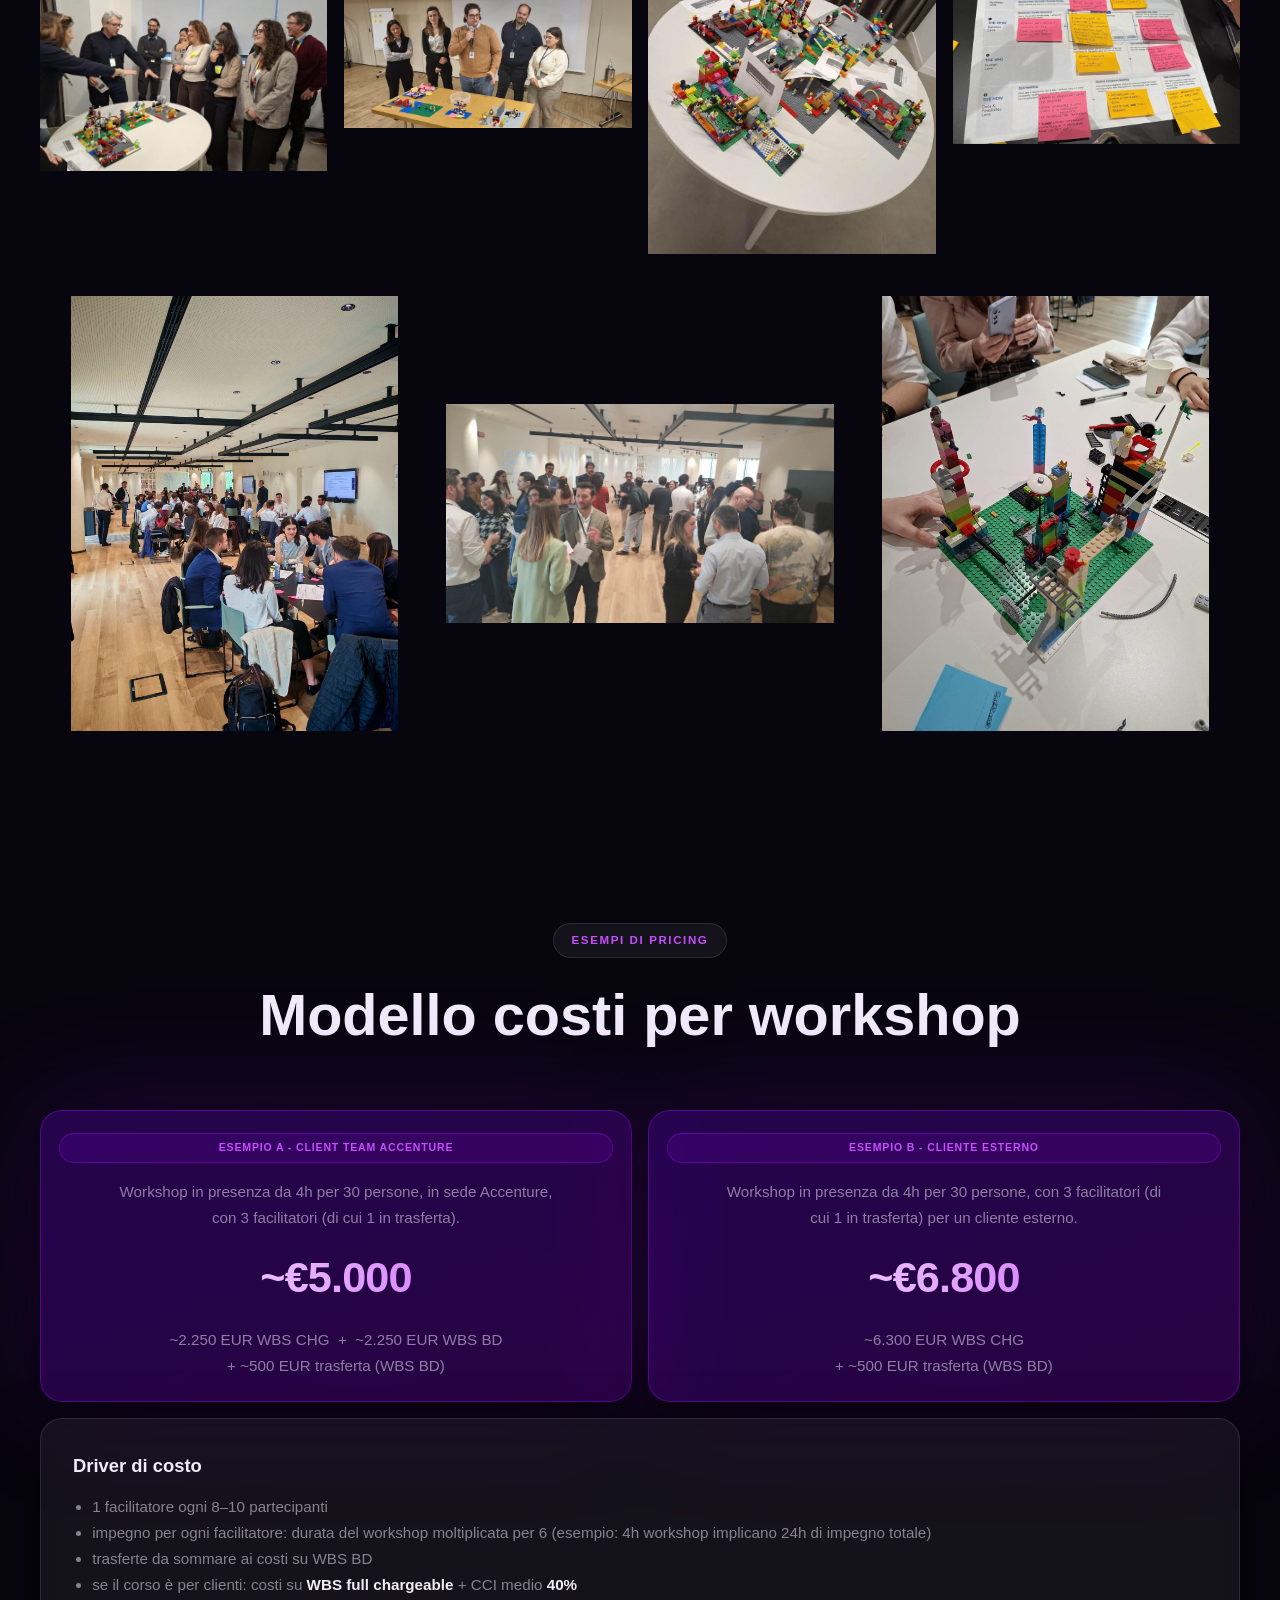
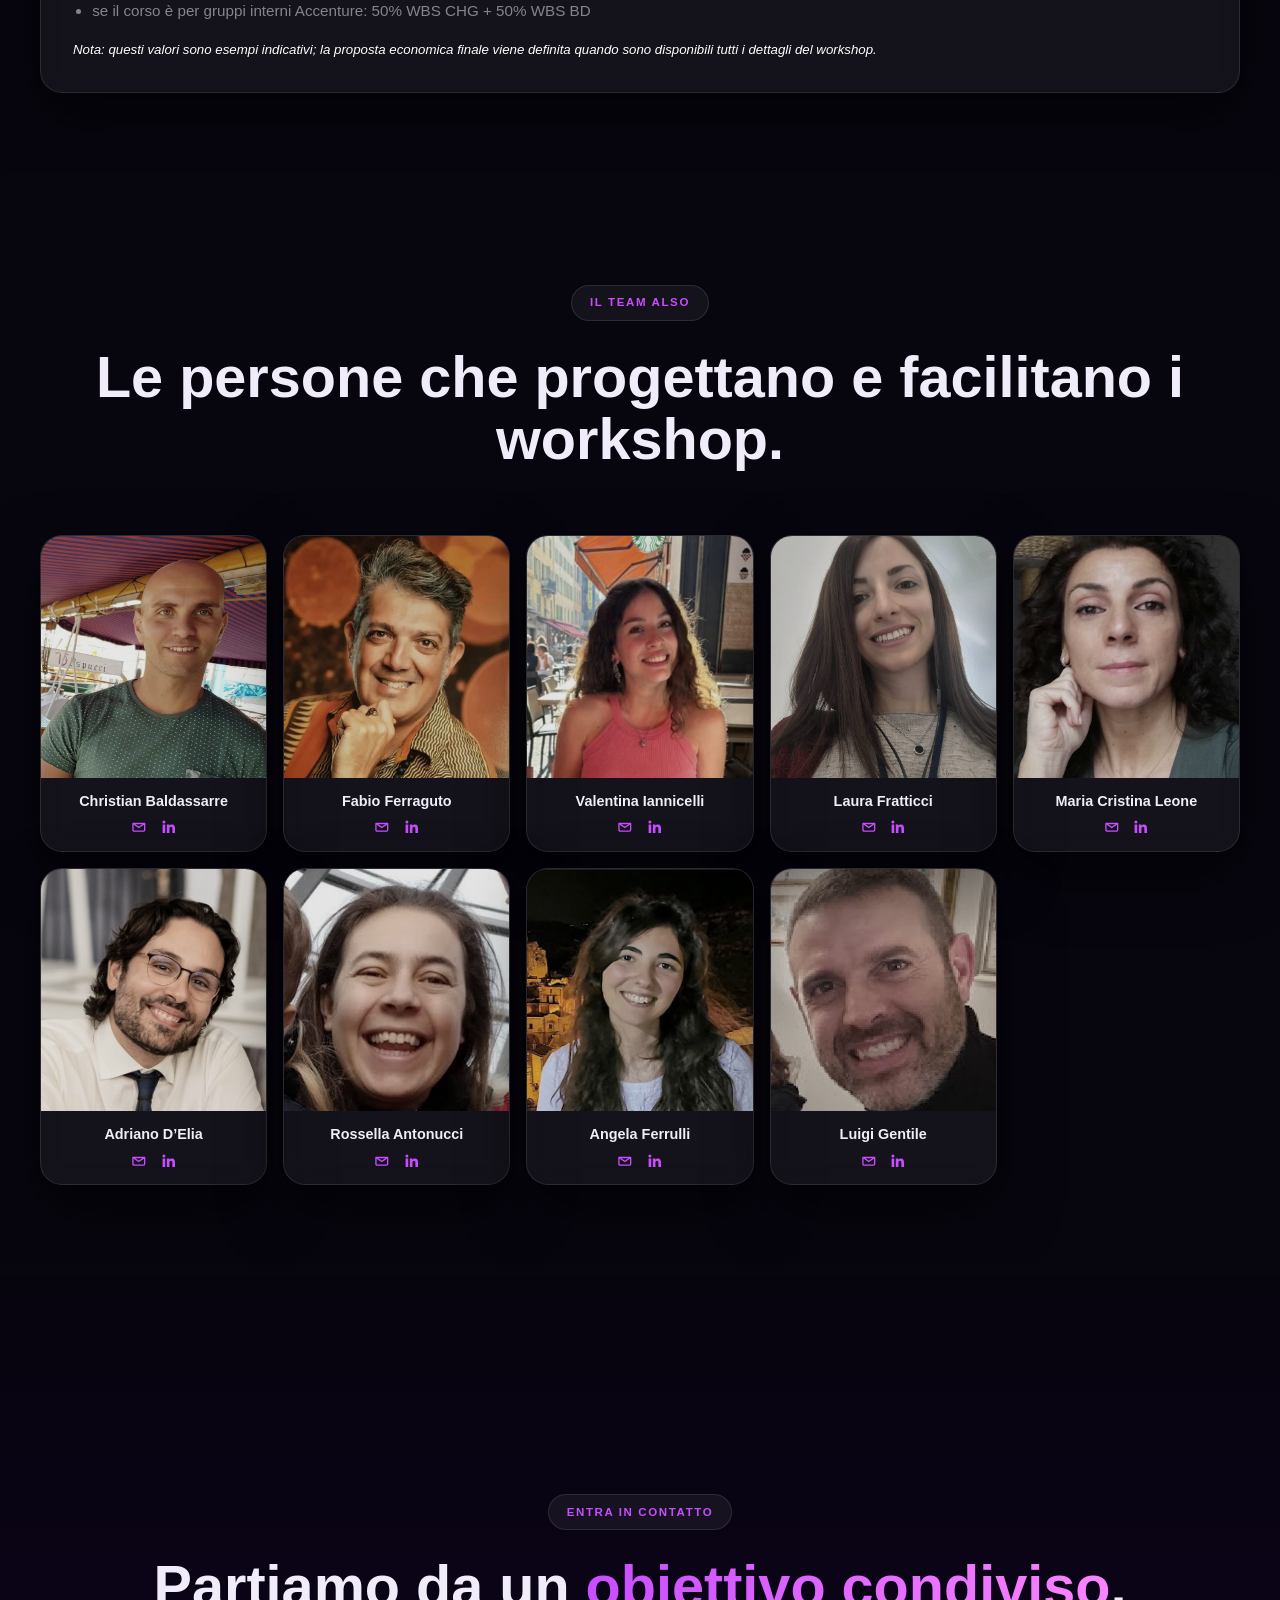
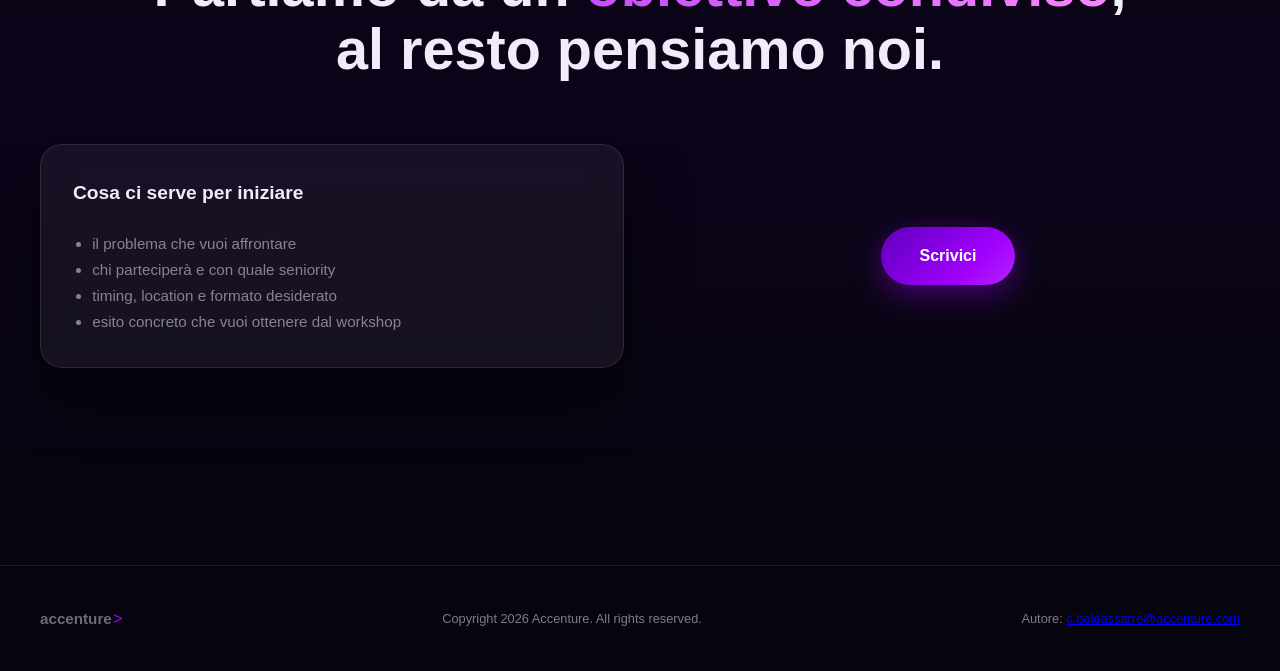
